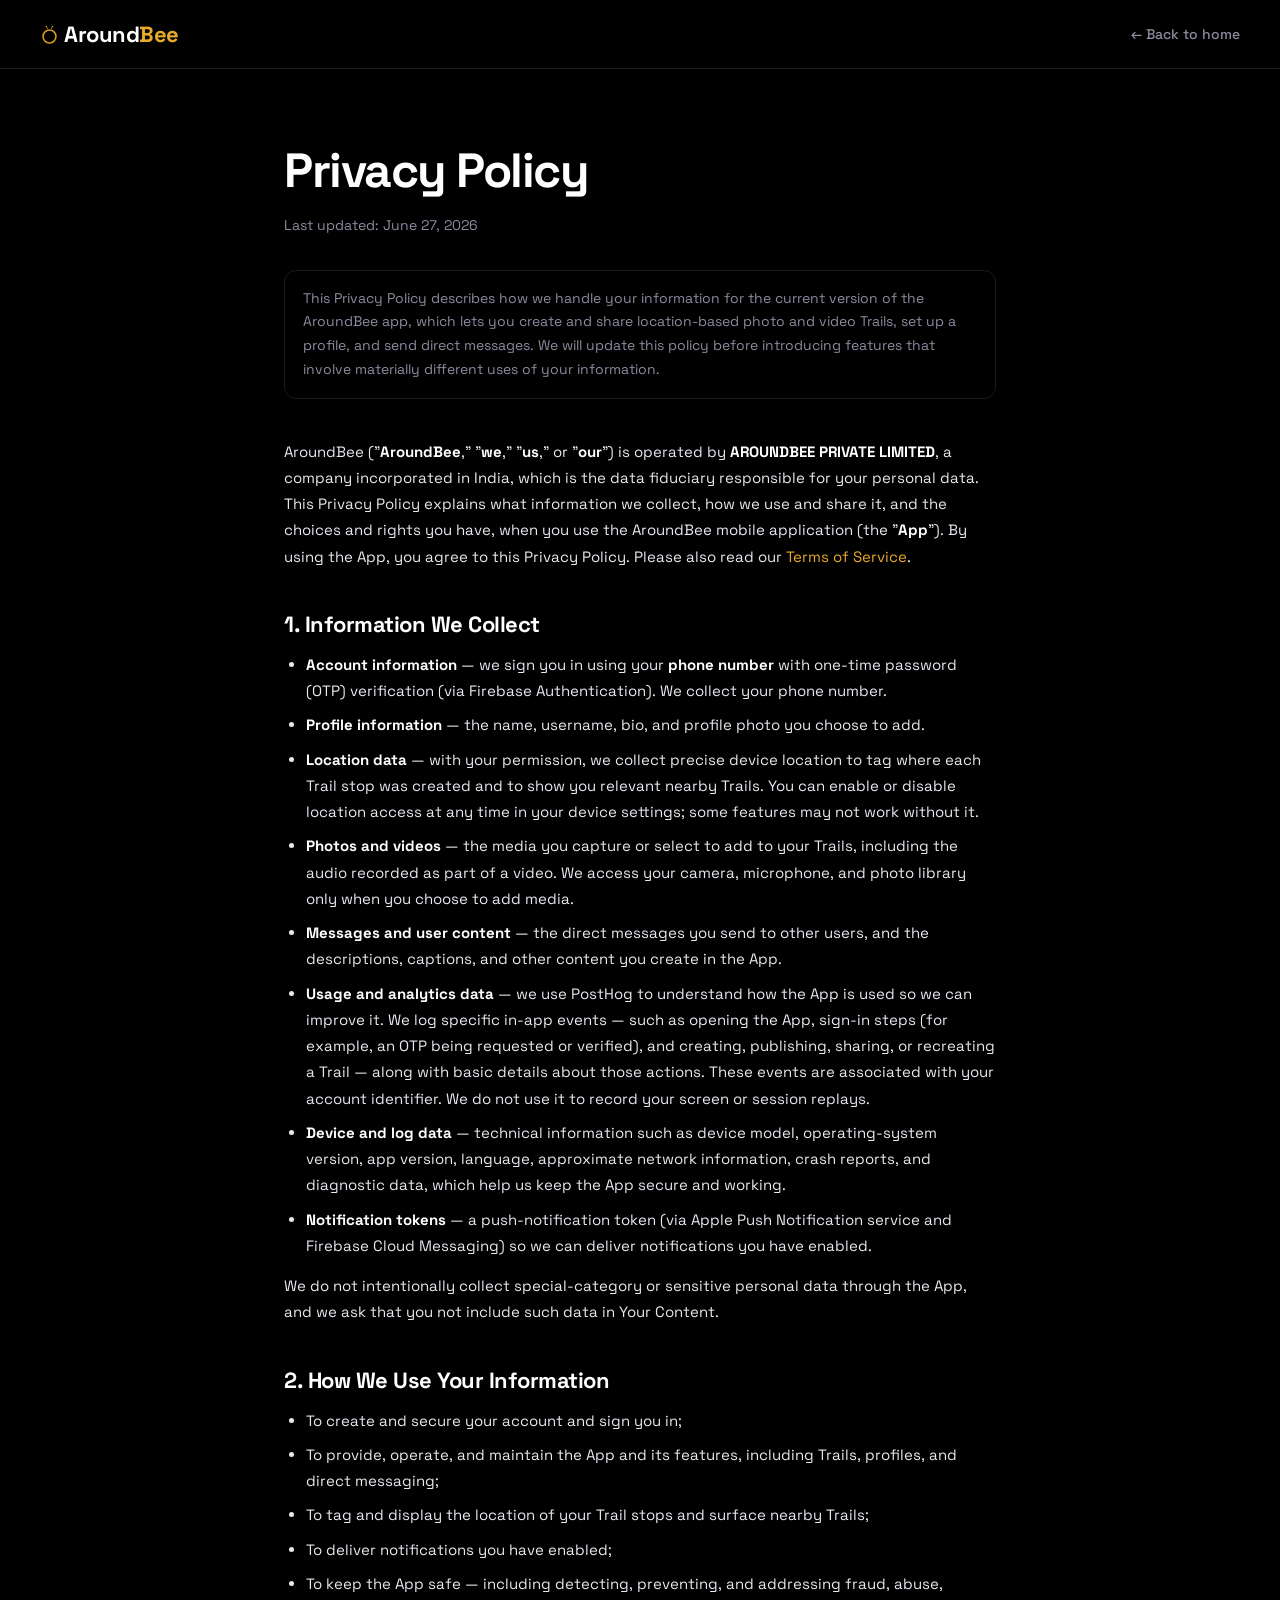
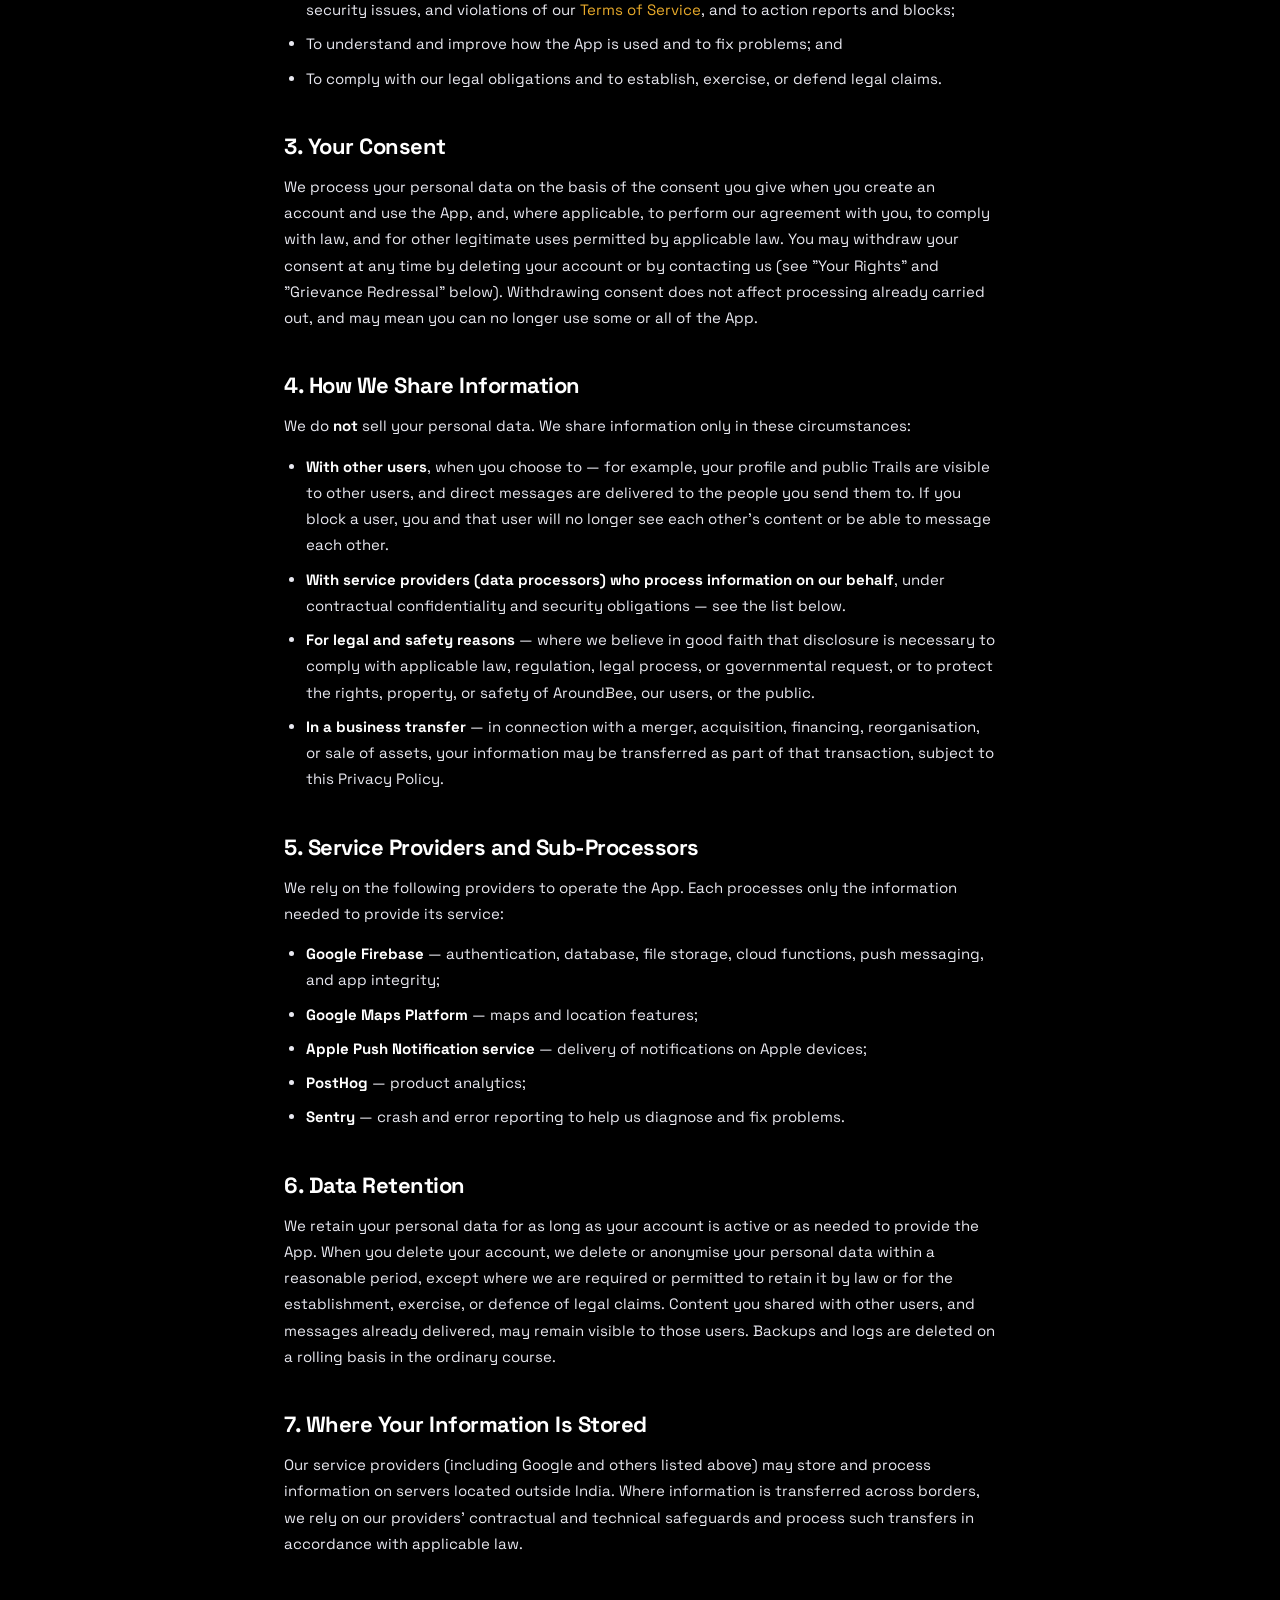
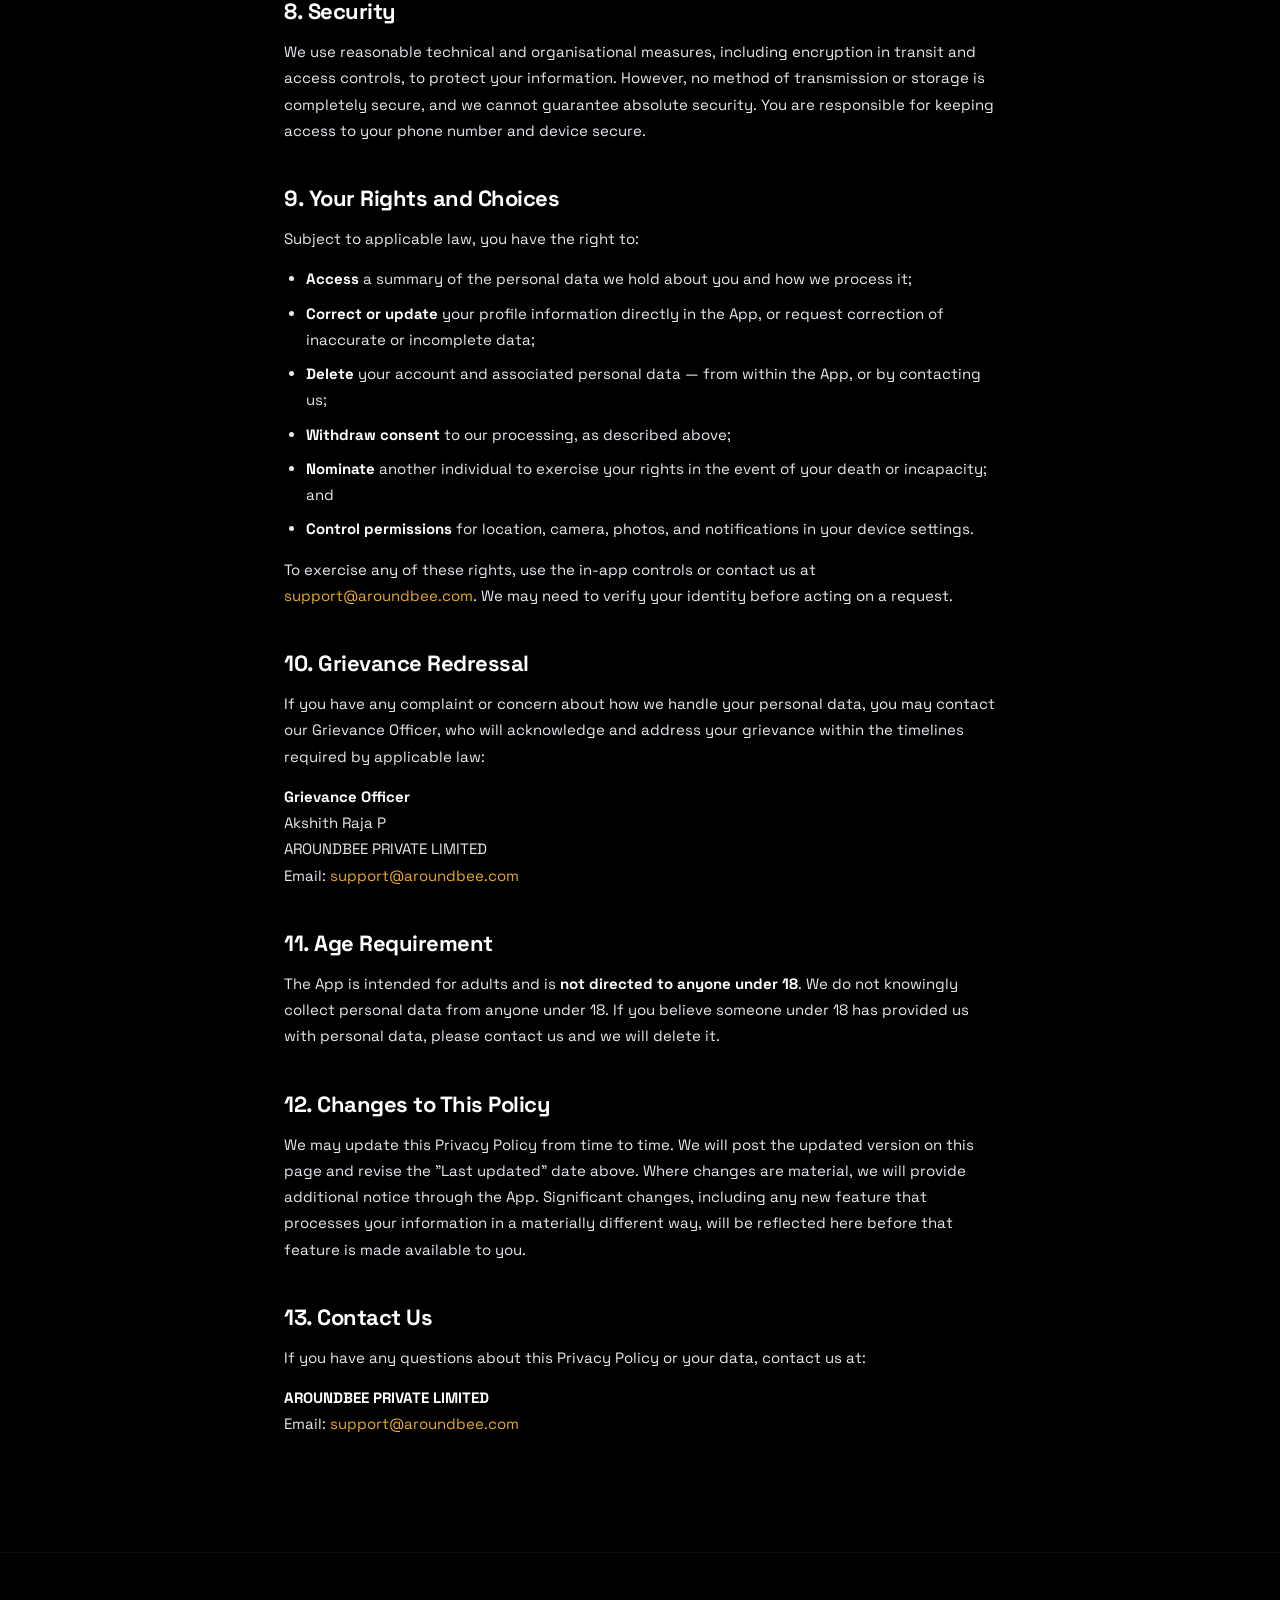
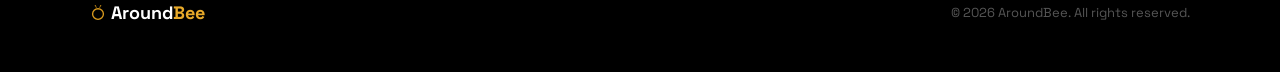
==== privacy.html @ 1a352556 "Name Grievance Officer in Privacy Policy (DPDP Act 2023) Publish the named grievance contact (Akshit" ====
<!DOCTYPE html>
<html lang="en">
<head>
  <meta charset="UTF-8" />
  <meta name="viewport" content="width=device-width, initial-scale=1.0" />
  <title>Privacy Policy · AroundBee</title>
  <meta name="description" content="How AroundBee collects, uses, and protects your information." />
  <link rel="icon" href="aroundbee-mark.svg" type="image/svg+xml" />
  <link rel="preconnect" href="https://fonts.googleapis.com" />
  <link rel="preconnect" href="https://fonts.gstatic.com" crossorigin />
  <link href="https://fonts.googleapis.com/css2?family=Space+Grotesk:wght@400;600;700&display=swap" rel="stylesheet" />
  <style>
    *, *::before, *::after { box-sizing: border-box; margin: 0; padding: 0; }
    :root {
      --black: #000000; --medium-gray: #8b8ba0; --light-gray: #e8e8f0;
      --white: #ffffff; --purple-bright: #E8AA2A; --glass-border: rgba(255,255,255,0.10);
    }
    html { scroll-behavior: smooth; }
    body { font-family: 'Space Grotesk', sans-serif; background: var(--black); color: var(--white); -webkit-font-smoothing: antialiased; }

    nav {
      position: fixed; top: 0; left: 0; right: 0; z-index: 100;
      display: flex; align-items: center; justify-content: space-between;
      padding: 20px 40px; background: rgba(0,0,0,0.5);
      backdrop-filter: blur(24px); -webkit-backdrop-filter: blur(24px);
      border-bottom: 1px solid var(--glass-border);
    }
    .nav-logo { display: flex; align-items: center; gap: 5px; font-size: 22px; font-weight: 700; letter-spacing: -0.5px; color: var(--white); text-decoration: none; }
    .nav-logo img { height: 22px; width: auto; display: block; }
    .nav-logo .bee { color: var(--purple-bright); }
    .nav-back { color: var(--medium-gray); text-decoration: none; font-size: 14px; font-weight: 500; transition: color 0.2s; }
    .nav-back:hover { color: var(--white); }

    .legal { max-width: 760px; margin: 0 auto; padding: 140px 24px 100px; }
    .legal h1 { font-size: clamp(32px, 5vw, 48px); font-weight: 700; letter-spacing: -1.5px; margin-bottom: 12px; }
    .legal .updated { color: var(--medium-gray); font-size: 14px; margin-bottom: 32px; }
    .legal .intro-note { color: var(--medium-gray); font-size: 14px; line-height: 1.7; margin-bottom: 40px; padding: 16px 18px; border: 1px solid var(--glass-border); border-radius: 12px; }
    .legal h2 { font-size: 22px; font-weight: 700; letter-spacing: -0.5px; margin: 40px 0 14px; }
    .legal p, .legal li { color: var(--light-gray); font-size: 15px; line-height: 1.75; margin-bottom: 14px; }
    .legal ul { padding-left: 22px; margin-bottom: 14px; }
    .legal li { margin-bottom: 8px; }
    .legal a { color: var(--purple-bright); text-decoration: none; }
    .legal a:hover { text-decoration: underline; }
    .legal strong { color: var(--white); }

    footer { border-top: 1px solid rgba(255,255,255,0.05); padding: 48px 24px; }
    .footer-inner { display: flex; justify-content: space-between; align-items: center; max-width: 1100px; margin: 0 auto; }
    .footer-logo { display: flex; align-items: center; gap: 5px; font-size: 18px; font-weight: 700; color: var(--white); text-decoration: none; }
    .footer-logo img { height: 18px; width: auto; display: block; }
    .footer-logo .bee { color: var(--purple-bright); }
    .footer-copy { font-size: 13px; color: #555; }

    @media (max-width: 768px) {
      nav { padding: 16px 20px; }
      .legal { padding: 110px 20px 72px; }
      .footer-inner { flex-direction: column; gap: 16px; text-align: center; }
    }
  </style>
</head>
<body>

  <nav>
    <a href="/" class="nav-logo"><img src="aroundbee-mark.svg" alt="AroundBee mark" /><span>Around<span class="bee">Bee</span></span></a>
    <a href="/" class="nav-back">← Back to home</a>
  </nav>

  <main class="legal">
    <h1>Privacy Policy</h1>
    <p class="updated">Last updated: June 27, 2026</p>

    <p class="intro-note">This Privacy Policy describes how we handle your information for the current version of the AroundBee app, which lets you create and share location-based photo and video Trails, set up a profile, and send direct messages. We will update this policy before introducing features that involve materially different uses of your information.</p>

    <p>AroundBee ("<strong>AroundBee</strong>," "<strong>we</strong>," "<strong>us</strong>," or "<strong>our</strong>") is operated by <strong>AROUNDBEE PRIVATE LIMITED</strong>, a company incorporated in India, which is the data fiduciary responsible for your personal data. This Privacy Policy explains what information we collect, how we use and share it, and the choices and rights you have, when you use the AroundBee mobile application (the "<strong>App</strong>"). By using the App, you agree to this Privacy Policy. Please also read our <a href="terms.html">Terms of Service</a>.</p>

    <h2>1. Information We Collect</h2>
    <ul>
      <li><strong>Account information</strong> — we sign you in using your <strong>phone number</strong> with one-time password (OTP) verification (via Firebase Authentication). We collect your phone number.</li>
      <li><strong>Profile information</strong> — the name, username, bio, and profile photo you choose to add.</li>
      <li><strong>Location data</strong> — with your permission, we collect precise device location to tag where each Trail stop was created and to show you relevant nearby Trails. You can enable or disable location access at any time in your device settings; some features may not work without it.</li>
      <li><strong>Photos and videos</strong> — the media you capture or select to add to your Trails, including the audio recorded as part of a video. We access your camera, microphone, and photo library only when you choose to add media.</li>
      <li><strong>Messages and user content</strong> — the direct messages you send to other users, and the descriptions, captions, and other content you create in the App.</li>
      <li><strong>Usage and analytics data</strong> — we use PostHog to understand how the App is used so we can improve it. We log specific in-app events — such as opening the App, sign-in steps (for example, an OTP being requested or verified), and creating, publishing, sharing, or recreating a Trail — along with basic details about those actions. These events are associated with your account identifier. We do not use it to record your screen or session replays.</li>
      <li><strong>Device and log data</strong> — technical information such as device model, operating-system version, app version, language, approximate network information, crash reports, and diagnostic data, which help us keep the App secure and working.</li>
      <li><strong>Notification tokens</strong> — a push-notification token (via Apple Push Notification service and Firebase Cloud Messaging) so we can deliver notifications you have enabled.</li>
    </ul>
    <p>We do not intentionally collect special-category or sensitive personal data through the App, and we ask that you not include such data in Your Content.</p>

    <h2>2. How We Use Your Information</h2>
    <ul>
      <li>To create and secure your account and sign you in;</li>
      <li>To provide, operate, and maintain the App and its features, including Trails, profiles, and direct messaging;</li>
      <li>To tag and display the location of your Trail stops and surface nearby Trails;</li>
      <li>To deliver notifications you have enabled;</li>
      <li>To keep the App safe — including detecting, preventing, and addressing fraud, abuse, security issues, and violations of our <a href="terms.html">Terms of Service</a>, and to action reports and blocks;</li>
      <li>To understand and improve how the App is used and to fix problems; and</li>
      <li>To comply with our legal obligations and to establish, exercise, or defend legal claims.</li>
    </ul>

    <h2>3. Your Consent</h2>
    <p>We process your personal data on the basis of the consent you give when you create an account and use the App, and, where applicable, to perform our agreement with you, to comply with law, and for other legitimate uses permitted by applicable law. You may withdraw your consent at any time by deleting your account or by contacting us (see "Your Rights" and "Grievance Redressal" below). Withdrawing consent does not affect processing already carried out, and may mean you can no longer use some or all of the App.</p>

    <h2>4. How We Share Information</h2>
    <p>We do <strong>not</strong> sell your personal data. We share information only in these circumstances:</p>
    <ul>
      <li><strong>With other users</strong>, when you choose to — for example, your profile and public Trails are visible to other users, and direct messages are delivered to the people you send them to. If you block a user, you and that user will no longer see each other's content or be able to message each other.</li>
      <li><strong>With service providers (data processors) who process information on our behalf</strong>, under contractual confidentiality and security obligations — see the list below.</li>
      <li><strong>For legal and safety reasons</strong> — where we believe in good faith that disclosure is necessary to comply with applicable law, regulation, legal process, or governmental request, or to protect the rights, property, or safety of AroundBee, our users, or the public.</li>
      <li><strong>In a business transfer</strong> — in connection with a merger, acquisition, financing, reorganisation, or sale of assets, your information may be transferred as part of that transaction, subject to this Privacy Policy.</li>
    </ul>

    <h2>5. Service Providers and Sub-Processors</h2>
    <p>We rely on the following providers to operate the App. Each processes only the information needed to provide its service:</p>
    <ul>
      <li><strong>Google Firebase</strong> — authentication, database, file storage, cloud functions, push messaging, and app integrity;</li>
      <li><strong>Google Maps Platform</strong> — maps and location features;</li>
      <li><strong>Apple Push Notification service</strong> — delivery of notifications on Apple devices;</li>
      <li><strong>PostHog</strong> — product analytics;</li>
      <li><strong>Sentry</strong> — crash and error reporting to help us diagnose and fix problems.</li>
    </ul>

    <h2>6. Data Retention</h2>
    <p>We retain your personal data for as long as your account is active or as needed to provide the App. When you delete your account, we delete or anonymise your personal data within a reasonable period, except where we are required or permitted to retain it by law or for the establishment, exercise, or defence of legal claims. Content you shared with other users, and messages already delivered, may remain visible to those users. Backups and logs are deleted on a rolling basis in the ordinary course.</p>

    <h2>7. Where Your Information Is Stored</h2>
    <p>Our service providers (including Google and others listed above) may store and process information on servers located outside India. Where information is transferred across borders, we rely on our providers' contractual and technical safeguards and process such transfers in accordance with applicable law.</p>

    <h2>8. Security</h2>
    <p>We use reasonable technical and organisational measures, including encryption in transit and access controls, to protect your information. However, no method of transmission or storage is completely secure, and we cannot guarantee absolute security. You are responsible for keeping access to your phone number and device secure.</p>

    <h2>9. Your Rights and Choices</h2>
    <p>Subject to applicable law, you have the right to:</p>
    <ul>
      <li><strong>Access</strong> a summary of the personal data we hold about you and how we process it;</li>
      <li><strong>Correct or update</strong> your profile information directly in the App, or request correction of inaccurate or incomplete data;</li>
      <li><strong>Delete</strong> your account and associated personal data — from within the App, or by contacting us;</li>
      <li><strong>Withdraw consent</strong> to our processing, as described above;</li>
      <li><strong>Nominate</strong> another individual to exercise your rights in the event of your death or incapacity; and</li>
      <li><strong>Control permissions</strong> for location, camera, photos, and notifications in your device settings.</li>
    </ul>
    <p>To exercise any of these rights, use the in-app controls or contact us at <a href="mailto:support@aroundbee.com">support@aroundbee.com</a>. We may need to verify your identity before acting on a request.</p>

    <h2>10. Grievance Redressal</h2>
    <p>If you have any complaint or concern about how we handle your personal data, you may contact our Grievance Officer, who will acknowledge and address your grievance within the timelines required by applicable law:</p>
    <p><strong>Grievance Officer</strong><br>
    Akshith Raja P<br>
    AROUNDBEE PRIVATE LIMITED<br>
    Email: <a href="mailto:support@aroundbee.com">support@aroundbee.com</a></p>

    <h2>11. Age Requirement</h2>
    <p>The App is intended for adults and is <strong>not directed to anyone under 18</strong>. We do not knowingly collect personal data from anyone under 18. If you believe someone under 18 has provided us with personal data, please contact us and we will delete it.</p>

    <h2>12. Changes to This Policy</h2>
    <p>We may update this Privacy Policy from time to time. We will post the updated version on this page and revise the "Last updated" date above. Where changes are material, we will provide additional notice through the App. Significant changes, including any new feature that processes your information in a materially different way, will be reflected here before that feature is made available to you.</p>

    <h2>13. Contact Us</h2>
    <p>If you have any questions about this Privacy Policy or your data, contact us at:</p>
    <p><strong>AROUNDBEE PRIVATE LIMITED</strong><br>
    Email: <a href="mailto:support@aroundbee.com">support@aroundbee.com</a></p>
  </main>

  <footer>
    <div class="footer-inner">
      <a href="/" class="footer-logo"><img src="aroundbee-mark.svg" alt="AroundBee mark" /><span>Around<span class="bee">Bee</span></span></a>
      <div class="footer-copy">© 2026 AroundBee. All rights reserved.</div>
    </div>
  </footer>

</body>
</html>
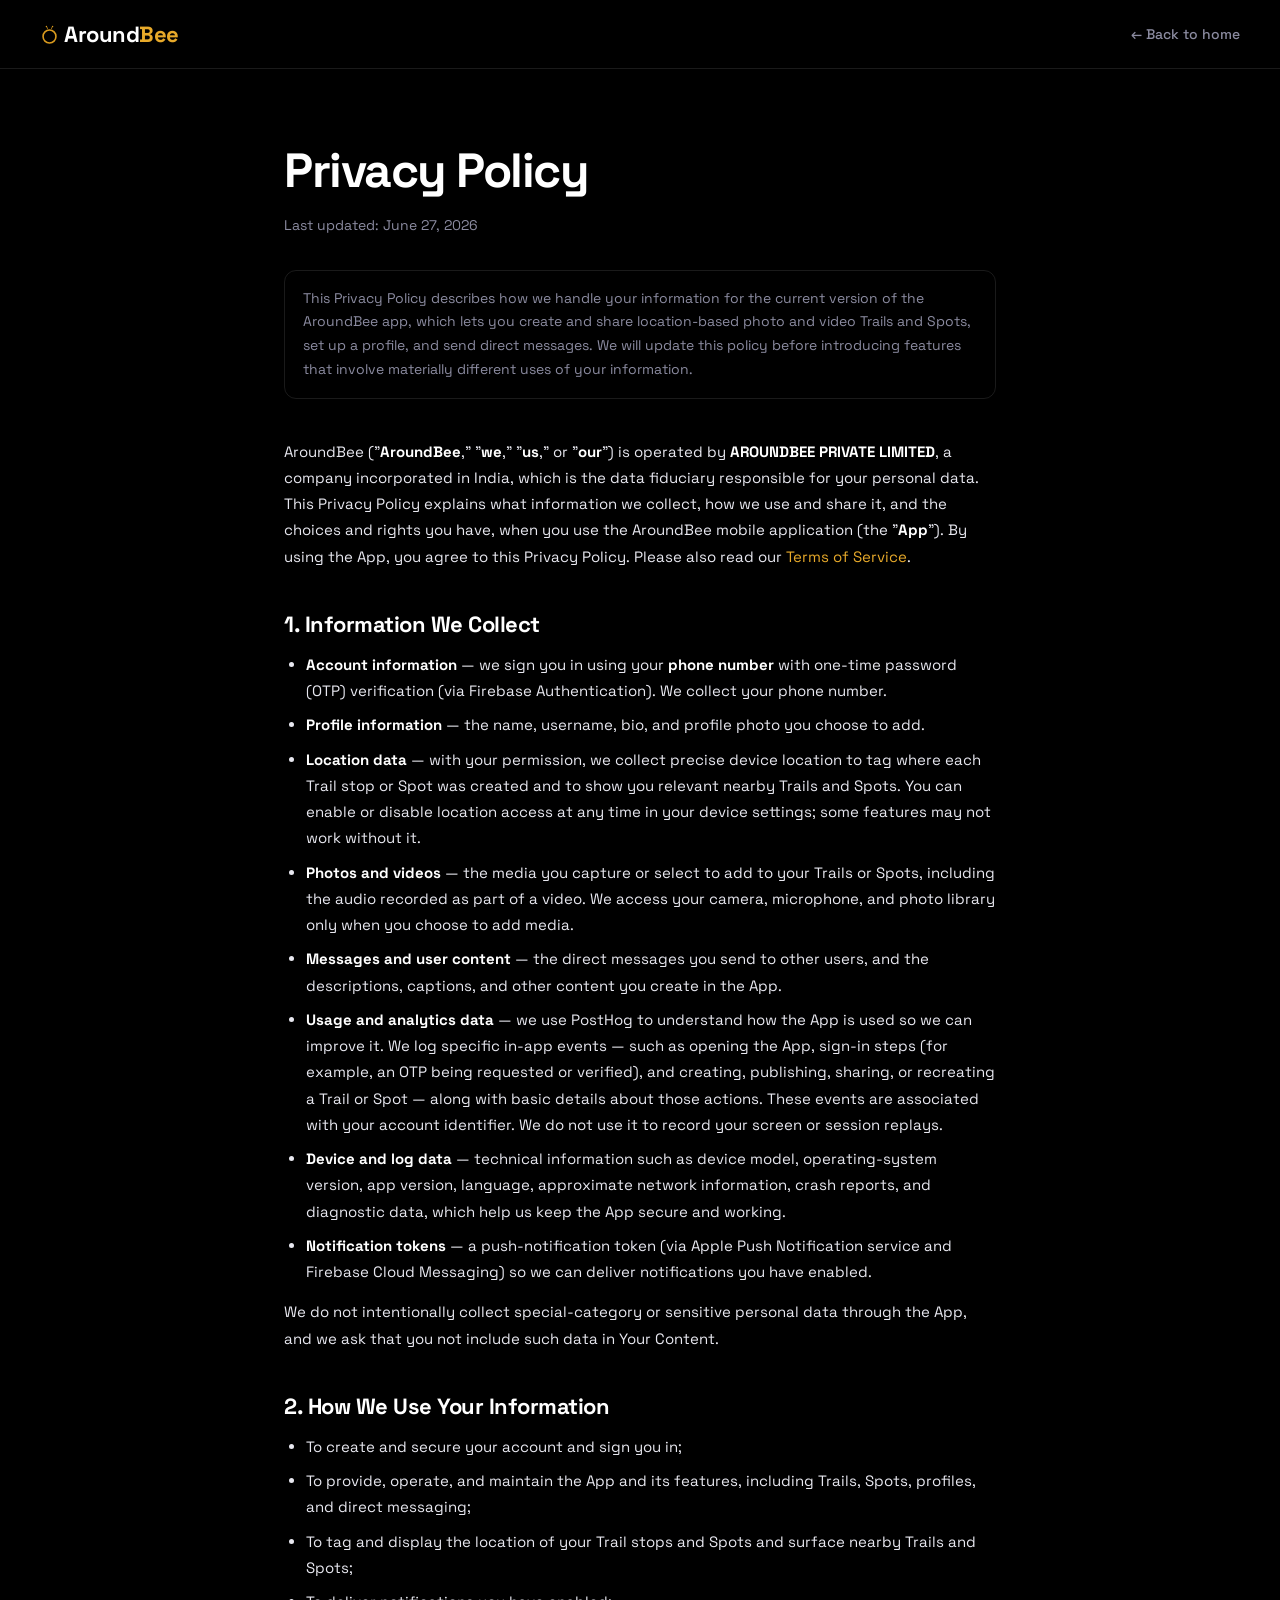
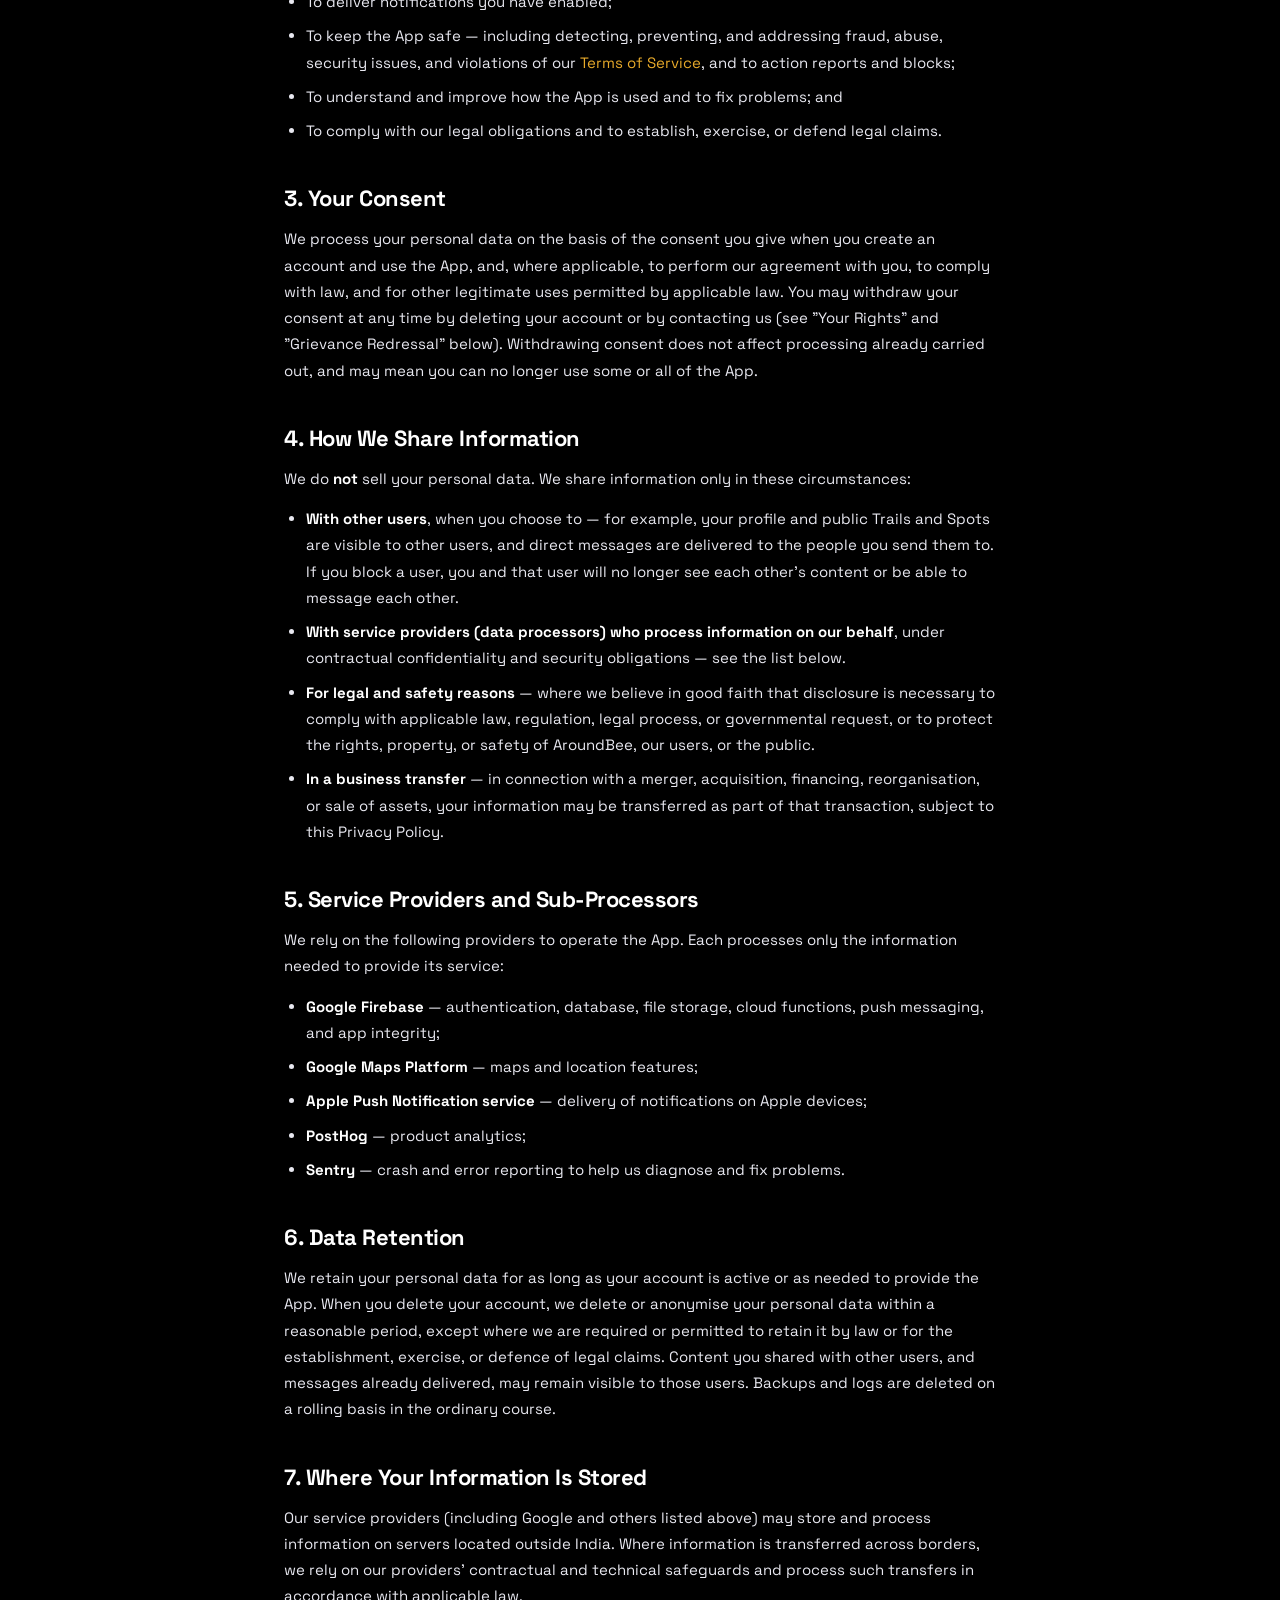
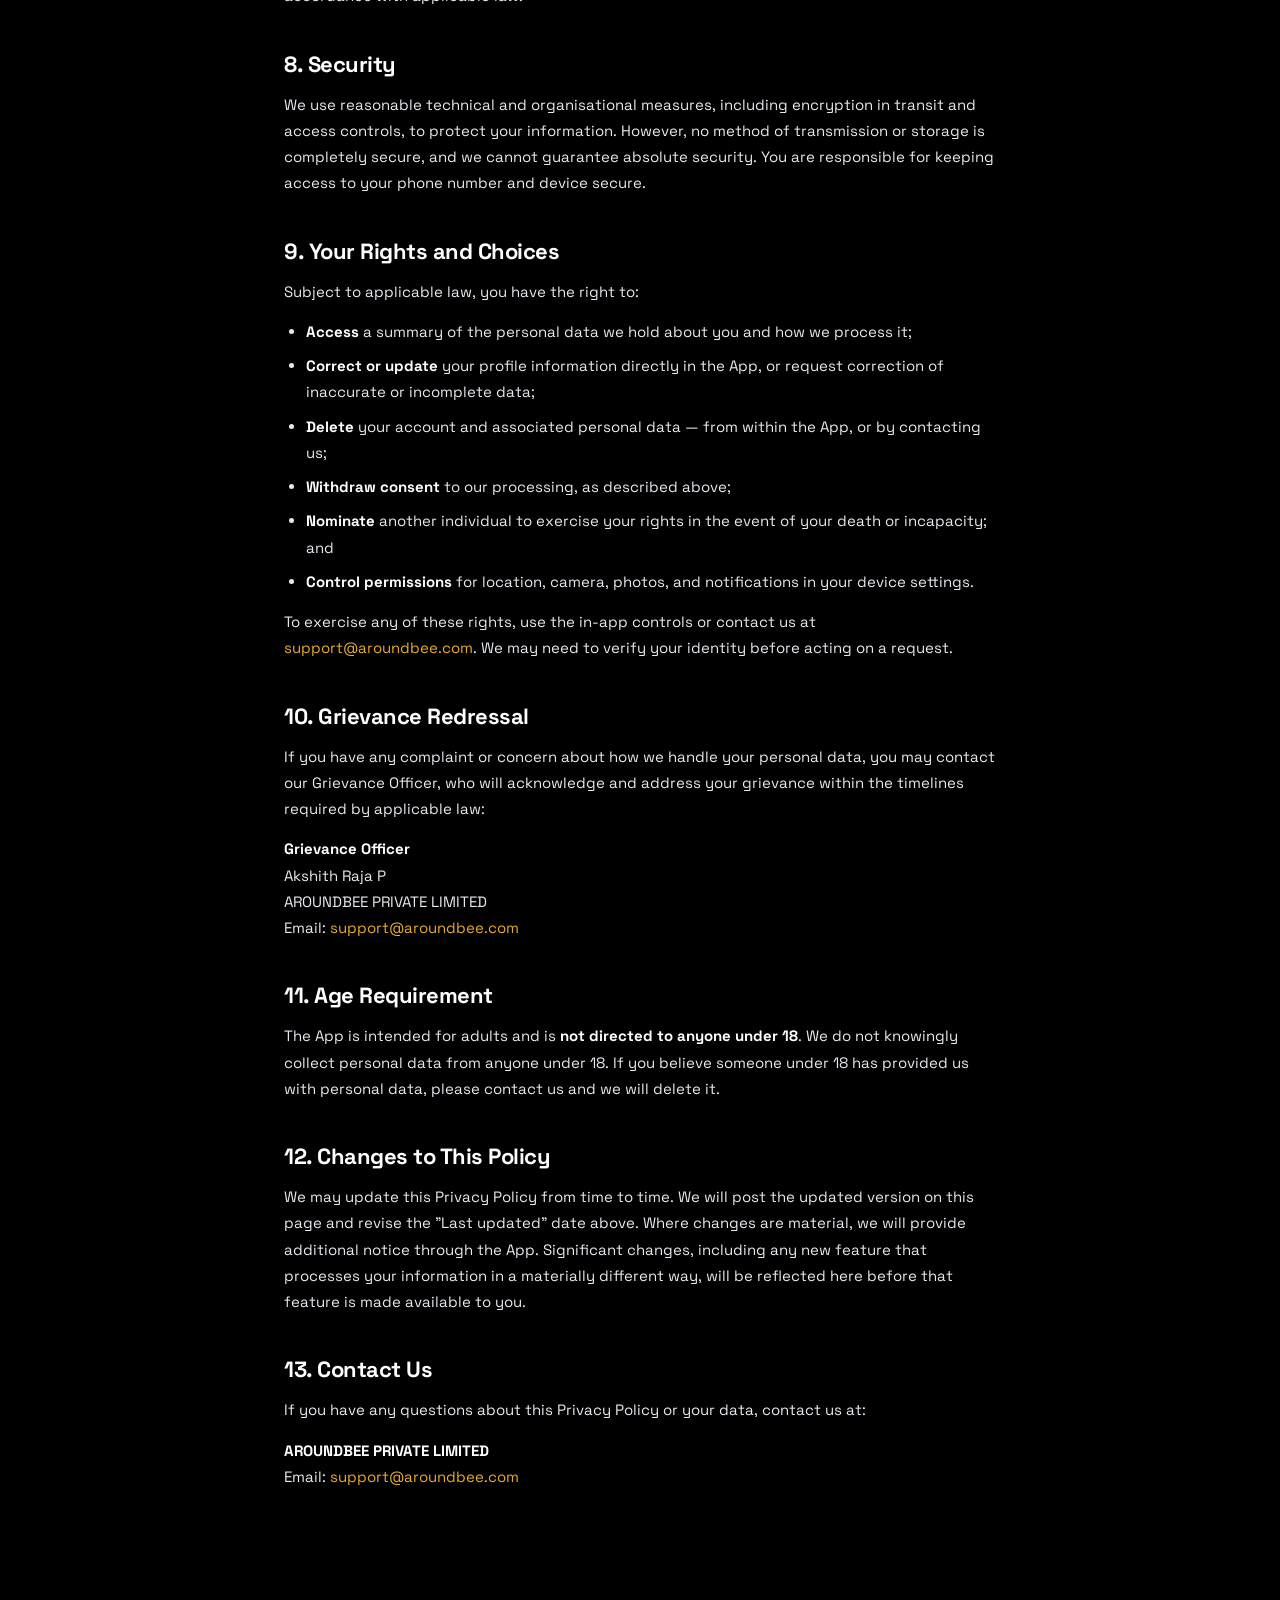
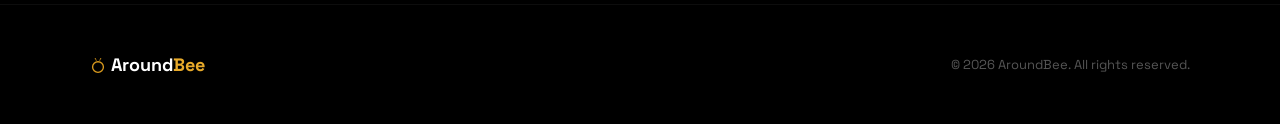
==== commit 0aa84503: "Cover Spots alongside Trails in legal pages The app now has two content types — Trails (multi-stop) " ====
--- a/privacy.html
+++ b/privacy.html
@@ -68,7 +68,7 @@
     <h1>Privacy Policy</h1>
     <p class="updated">Last updated: June 27, 2026</p>
 
-    <p class="intro-note">This Privacy Policy describes how we handle your information for the current version of the AroundBee app, which lets you create and share location-based photo and video Trails, set up a profile, and send direct messages. We will update this policy before introducing features that involve materially different uses of your information.</p>
+    <p class="intro-note">This Privacy Policy describes how we handle your information for the current version of the AroundBee app, which lets you create and share location-based photo and video Trails and Spots, set up a profile, and send direct messages. We will update this policy before introducing features that involve materially different uses of your information.</p>
 
     <p>AroundBee ("<strong>AroundBee</strong>," "<strong>we</strong>," "<strong>us</strong>," or "<strong>our</strong>") is operated by <strong>AROUNDBEE PRIVATE LIMITED</strong>, a company incorporated in India, which is the data fiduciary responsible for your personal data. This Privacy Policy explains what information we collect, how we use and share it, and the choices and rights you have, when you use the AroundBee mobile application (the "<strong>App</strong>"). By using the App, you agree to this Privacy Policy. Please also read our <a href="terms.html">Terms of Service</a>.</p>
 
@@ -76,10 +76,10 @@
     <ul>
       <li><strong>Account information</strong> — we sign you in using your <strong>phone number</strong> with one-time password (OTP) verification (via Firebase Authentication). We collect your phone number.</li>
       <li><strong>Profile information</strong> — the name, username, bio, and profile photo you choose to add.</li>
-      <li><strong>Location data</strong> — with your permission, we collect precise device location to tag where each Trail stop was created and to show you relevant nearby Trails. You can enable or disable location access at any time in your device settings; some features may not work without it.</li>
-      <li><strong>Photos and videos</strong> — the media you capture or select to add to your Trails, including the audio recorded as part of a video. We access your camera, microphone, and photo library only when you choose to add media.</li>
+      <li><strong>Location data</strong> — with your permission, we collect precise device location to tag where each Trail stop or Spot was created and to show you relevant nearby Trails and Spots. You can enable or disable location access at any time in your device settings; some features may not work without it.</li>
+      <li><strong>Photos and videos</strong> — the media you capture or select to add to your Trails or Spots, including the audio recorded as part of a video. We access your camera, microphone, and photo library only when you choose to add media.</li>
       <li><strong>Messages and user content</strong> — the direct messages you send to other users, and the descriptions, captions, and other content you create in the App.</li>
-      <li><strong>Usage and analytics data</strong> — we use PostHog to understand how the App is used so we can improve it. We log specific in-app events — such as opening the App, sign-in steps (for example, an OTP being requested or verified), and creating, publishing, sharing, or recreating a Trail — along with basic details about those actions. These events are associated with your account identifier. We do not use it to record your screen or session replays.</li>
+      <li><strong>Usage and analytics data</strong> — we use PostHog to understand how the App is used so we can improve it. We log specific in-app events — such as opening the App, sign-in steps (for example, an OTP being requested or verified), and creating, publishing, sharing, or recreating a Trail or Spot — along with basic details about those actions. These events are associated with your account identifier. We do not use it to record your screen or session replays.</li>
       <li><strong>Device and log data</strong> — technical information such as device model, operating-system version, app version, language, approximate network information, crash reports, and diagnostic data, which help us keep the App secure and working.</li>
       <li><strong>Notification tokens</strong> — a push-notification token (via Apple Push Notification service and Firebase Cloud Messaging) so we can deliver notifications you have enabled.</li>
     </ul>
@@ -88,8 +88,8 @@
     <h2>2. How We Use Your Information</h2>
     <ul>
       <li>To create and secure your account and sign you in;</li>
-      <li>To provide, operate, and maintain the App and its features, including Trails, profiles, and direct messaging;</li>
-      <li>To tag and display the location of your Trail stops and surface nearby Trails;</li>
+      <li>To provide, operate, and maintain the App and its features, including Trails, Spots, profiles, and direct messaging;</li>
+      <li>To tag and display the location of your Trail stops and Spots and surface nearby Trails and Spots;</li>
       <li>To deliver notifications you have enabled;</li>
       <li>To keep the App safe — including detecting, preventing, and addressing fraud, abuse, security issues, and violations of our <a href="terms.html">Terms of Service</a>, and to action reports and blocks;</li>
       <li>To understand and improve how the App is used and to fix problems; and</li>
@@ -102,7 +102,7 @@
     <h2>4. How We Share Information</h2>
     <p>We do <strong>not</strong> sell your personal data. We share information only in these circumstances:</p>
     <ul>
-      <li><strong>With other users</strong>, when you choose to — for example, your profile and public Trails are visible to other users, and direct messages are delivered to the people you send them to. If you block a user, you and that user will no longer see each other's content or be able to message each other.</li>
+      <li><strong>With other users</strong>, when you choose to — for example, your profile and public Trails and Spots are visible to other users, and direct messages are delivered to the people you send them to. If you block a user, you and that user will no longer see each other's content or be able to message each other.</li>
       <li><strong>With service providers (data processors) who process information on our behalf</strong>, under contractual confidentiality and security obligations — see the list below.</li>
       <li><strong>For legal and safety reasons</strong> — where we believe in good faith that disclosure is necessary to comply with applicable law, regulation, legal process, or governmental request, or to protect the rights, property, or safety of AroundBee, our users, or the public.</li>
       <li><strong>In a business transfer</strong> — in connection with a merger, acquisition, financing, reorganisation, or sale of assets, your information may be transferred as part of that transaction, subject to this Privacy Policy.</li>
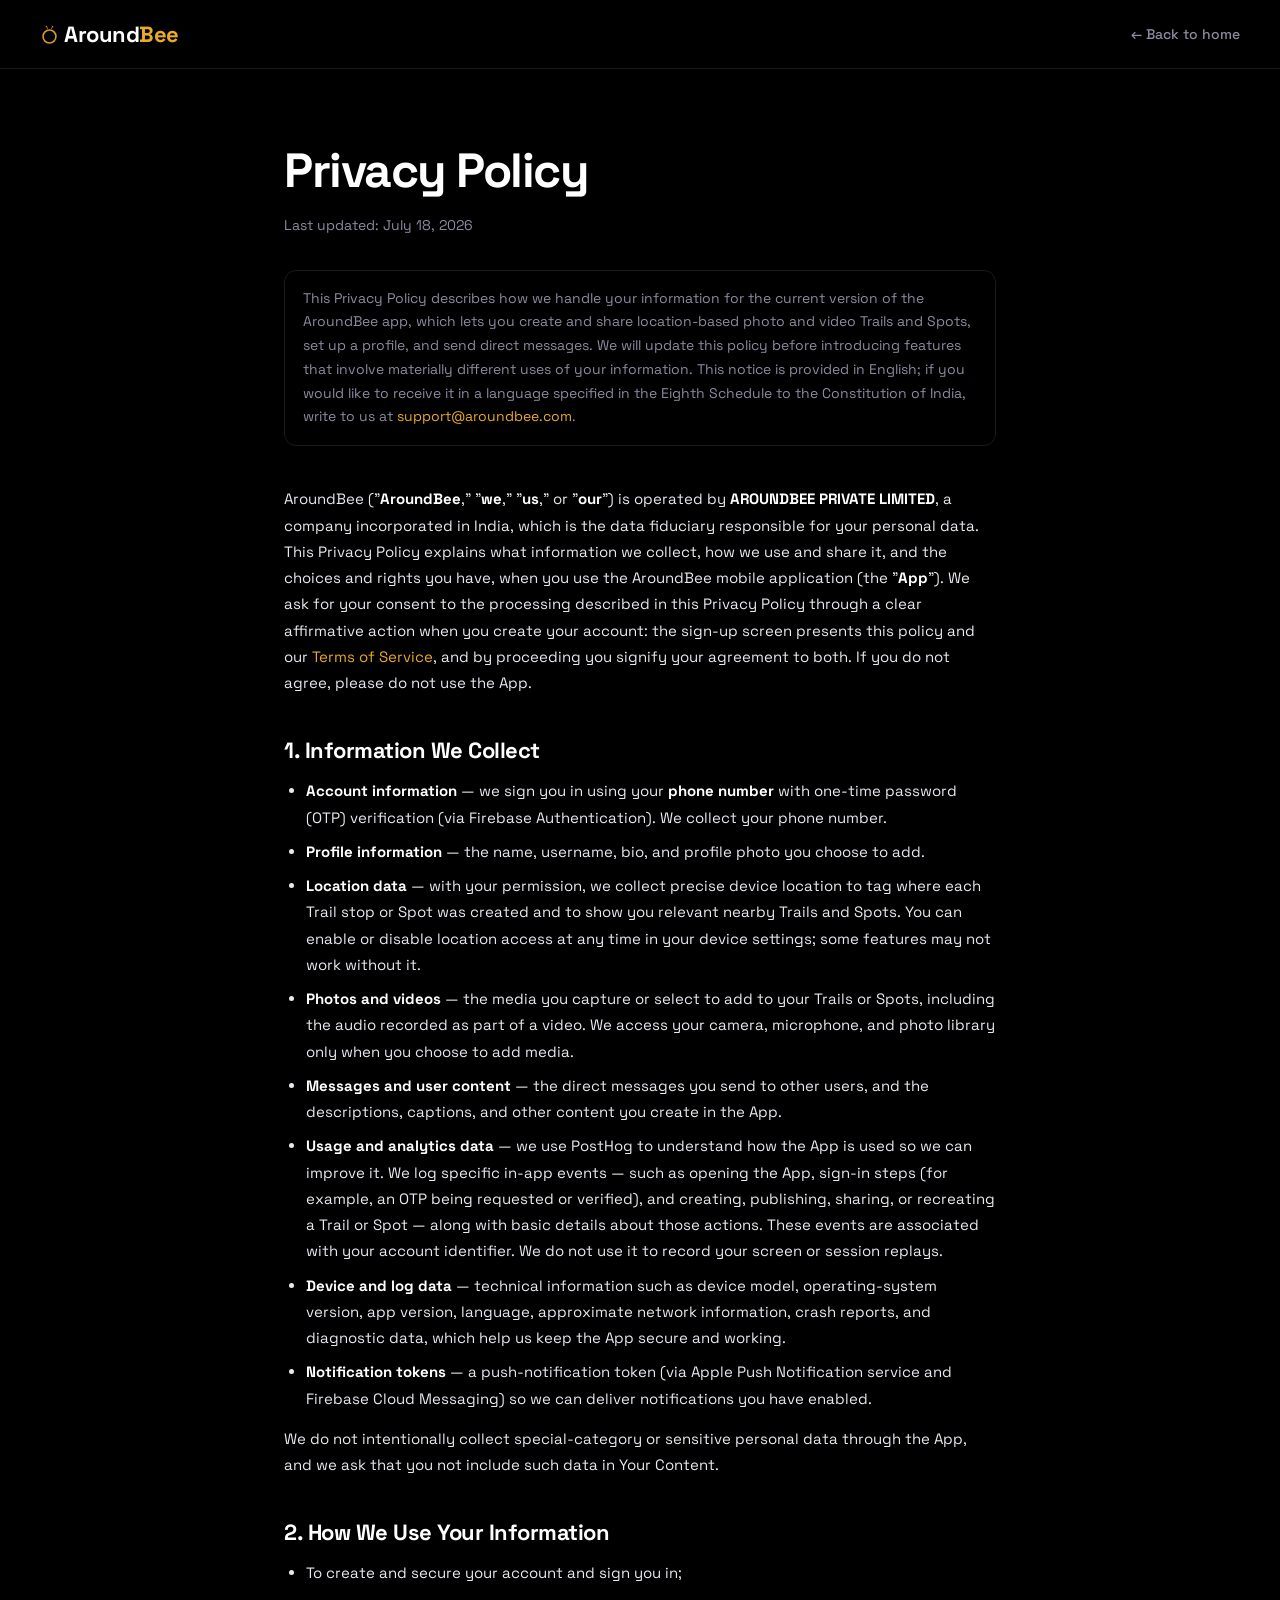
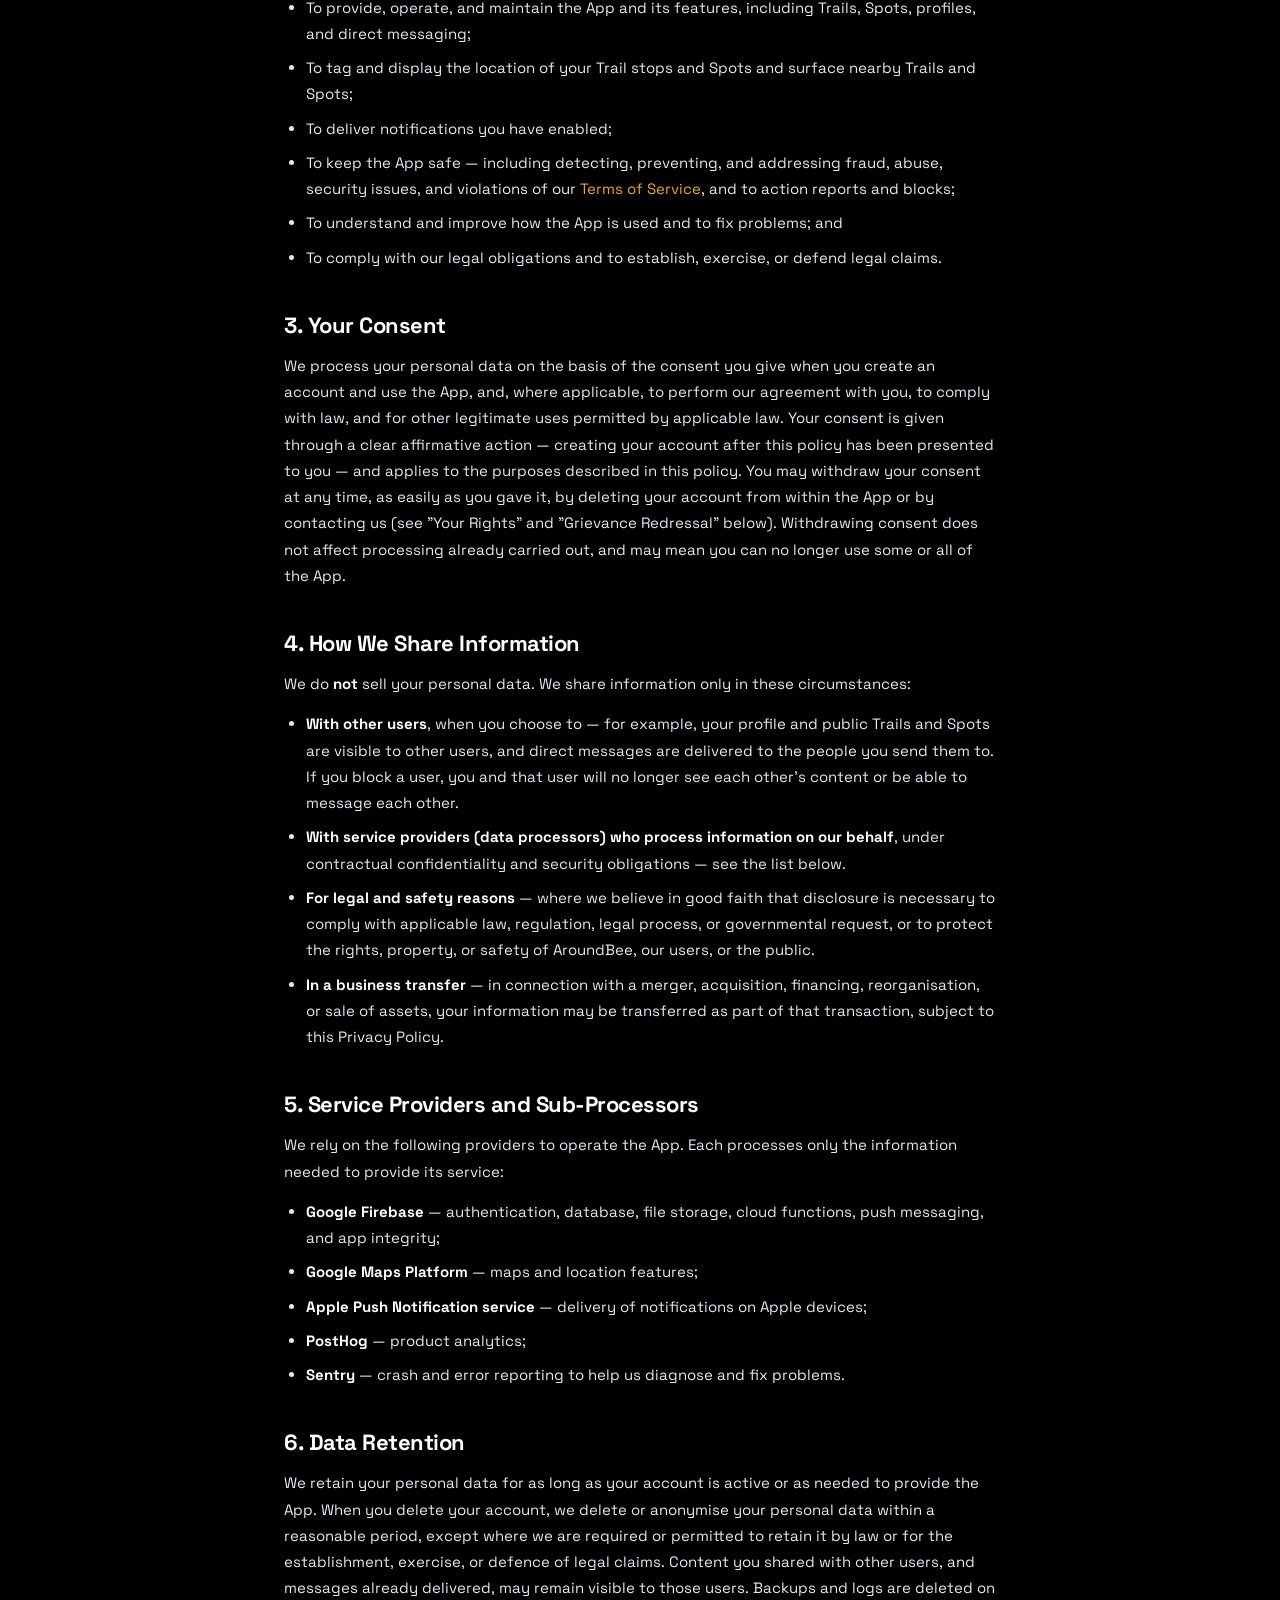
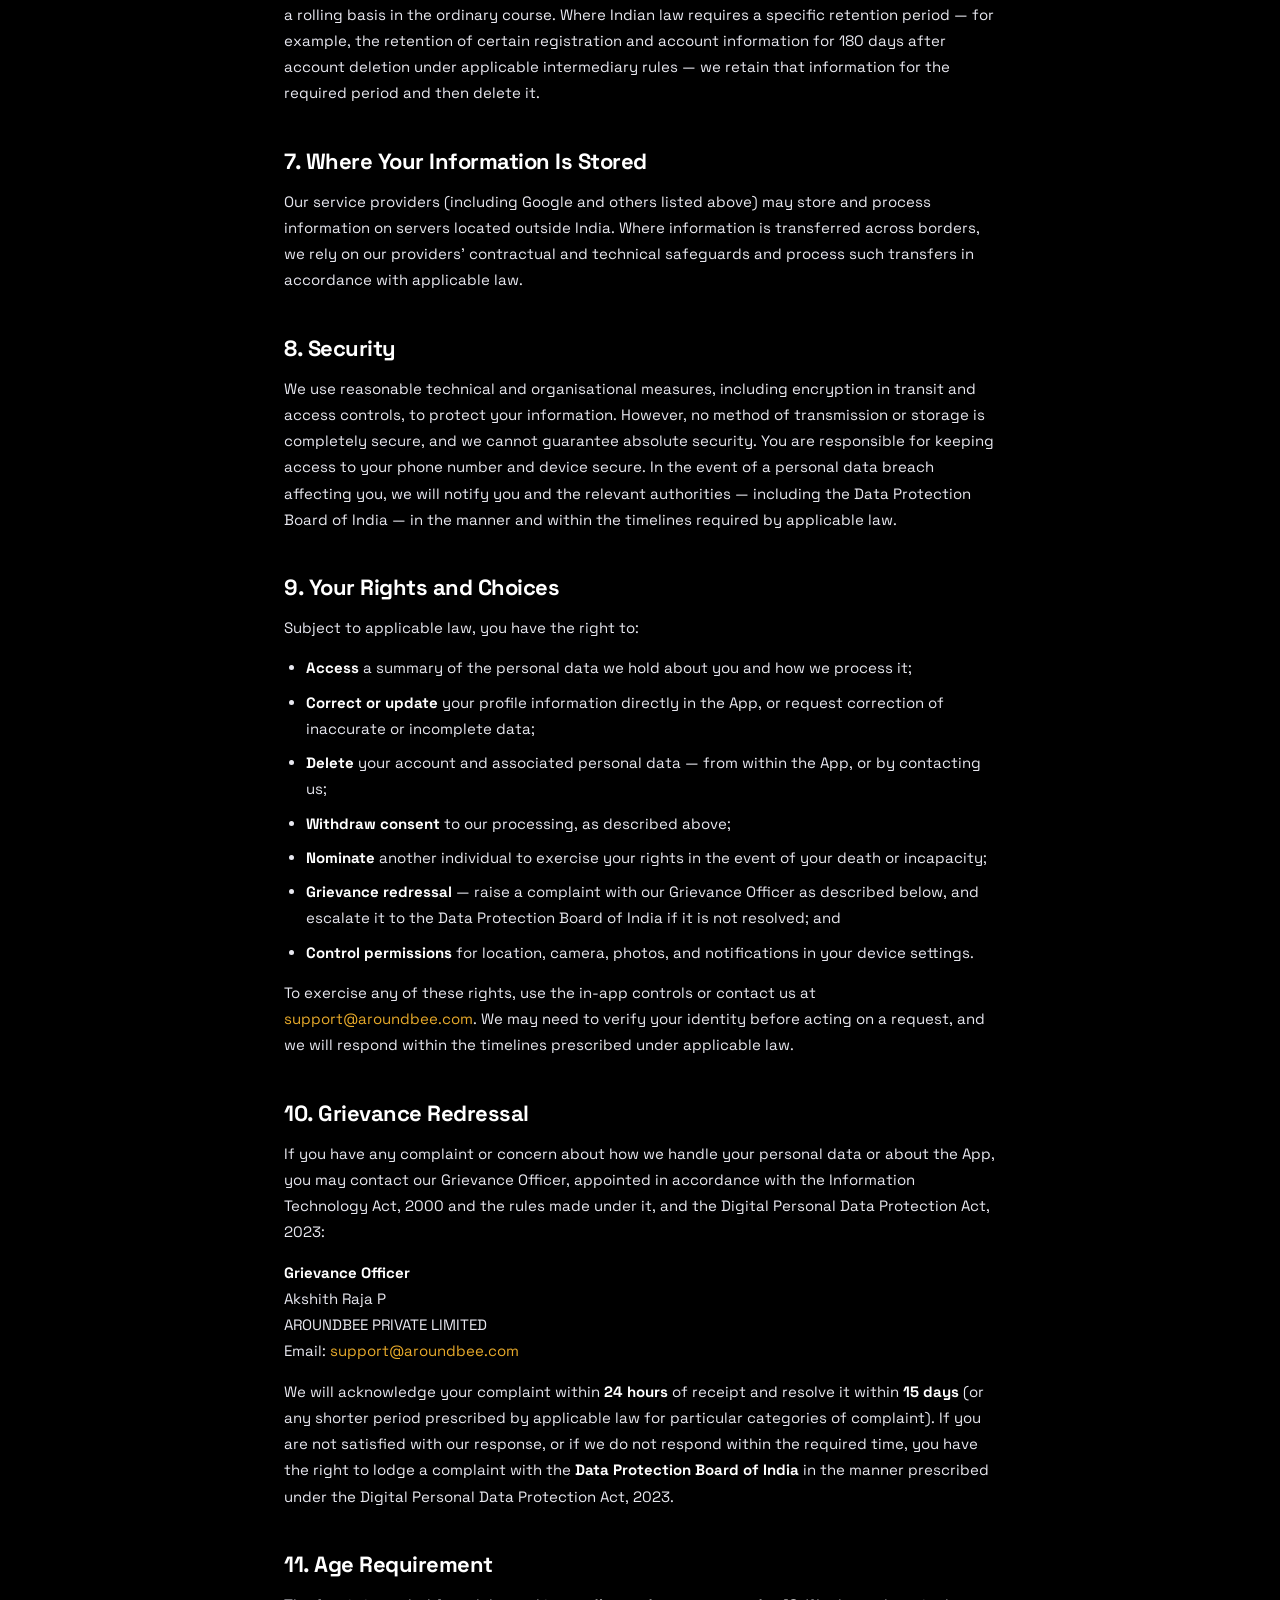
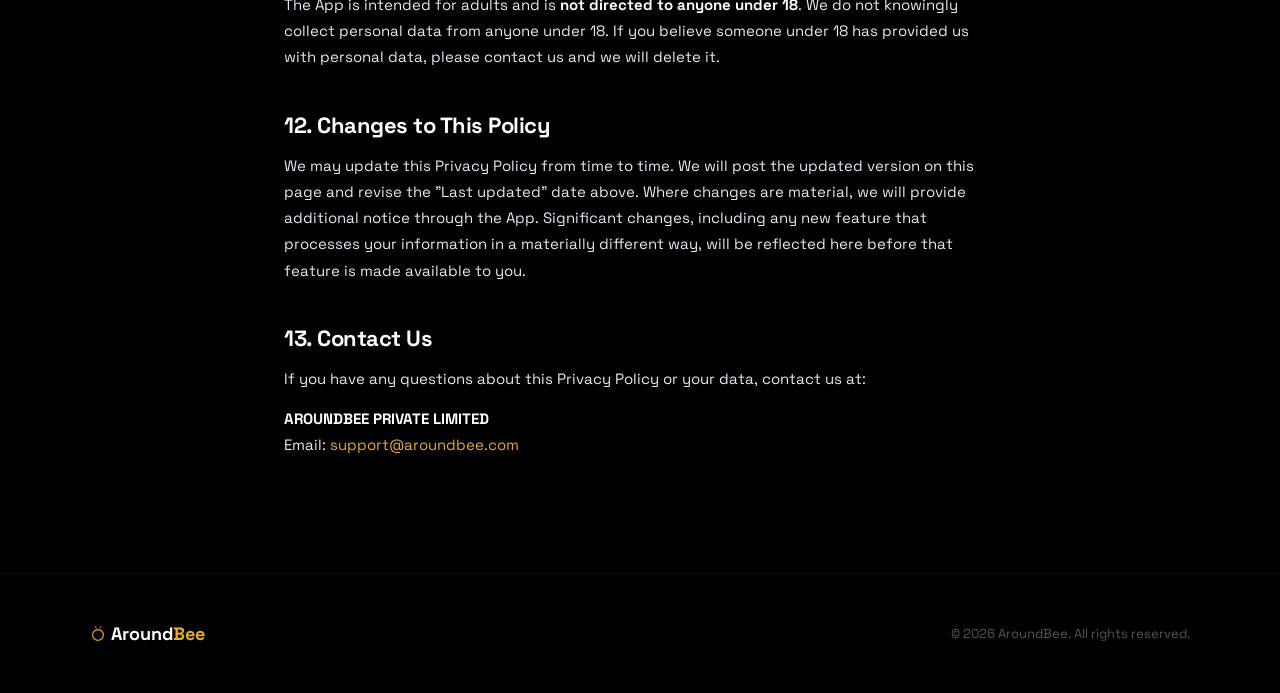
==== commit 4ad26f6e: "Harden legal pages for DPDP Act 2023 and IT Rules 2021 Privacy Policy: add Eighth Schedule language-" ====
--- a/privacy.html
+++ b/privacy.html
@@ -66,11 +66,11 @@
 
   <main class="legal">
     <h1>Privacy Policy</h1>
-    <p class="updated">Last updated: June 27, 2026</p>
+    <p class="updated">Last updated: July 18, 2026</p>
 
-    <p class="intro-note">This Privacy Policy describes how we handle your information for the current version of the AroundBee app, which lets you create and share location-based photo and video Trails and Spots, set up a profile, and send direct messages. We will update this policy before introducing features that involve materially different uses of your information.</p>
+    <p class="intro-note">This Privacy Policy describes how we handle your information for the current version of the AroundBee app, which lets you create and share location-based photo and video Trails and Spots, set up a profile, and send direct messages. We will update this policy before introducing features that involve materially different uses of your information. This notice is provided in English; if you would like to receive it in a language specified in the Eighth Schedule to the Constitution of India, write to us at <a href="mailto:support@aroundbee.com">support@aroundbee.com</a>.</p>
 
-    <p>AroundBee ("<strong>AroundBee</strong>," "<strong>we</strong>," "<strong>us</strong>," or "<strong>our</strong>") is operated by <strong>AROUNDBEE PRIVATE LIMITED</strong>, a company incorporated in India, which is the data fiduciary responsible for your personal data. This Privacy Policy explains what information we collect, how we use and share it, and the choices and rights you have, when you use the AroundBee mobile application (the "<strong>App</strong>"). By using the App, you agree to this Privacy Policy. Please also read our <a href="terms.html">Terms of Service</a>.</p>
+    <p>AroundBee ("<strong>AroundBee</strong>," "<strong>we</strong>," "<strong>us</strong>," or "<strong>our</strong>") is operated by <strong>AROUNDBEE PRIVATE LIMITED</strong>, a company incorporated in India, which is the data fiduciary responsible for your personal data. This Privacy Policy explains what information we collect, how we use and share it, and the choices and rights you have, when you use the AroundBee mobile application (the "<strong>App</strong>"). We ask for your consent to the processing described in this Privacy Policy through a clear affirmative action when you create your account: the sign-up screen presents this policy and our <a href="terms.html">Terms of Service</a>, and by proceeding you signify your agreement to both. If you do not agree, please do not use the App.</p>
 
     <h2>1. Information We Collect</h2>
     <ul>
@@ -97,7 +97,7 @@
     </ul>
 
     <h2>3. Your Consent</h2>
-    <p>We process your personal data on the basis of the consent you give when you create an account and use the App, and, where applicable, to perform our agreement with you, to comply with law, and for other legitimate uses permitted by applicable law. You may withdraw your consent at any time by deleting your account or by contacting us (see "Your Rights" and "Grievance Redressal" below). Withdrawing consent does not affect processing already carried out, and may mean you can no longer use some or all of the App.</p>
+    <p>We process your personal data on the basis of the consent you give when you create an account and use the App, and, where applicable, to perform our agreement with you, to comply with law, and for other legitimate uses permitted by applicable law. Your consent is given through a clear affirmative action — creating your account after this policy has been presented to you — and applies to the purposes described in this policy. You may withdraw your consent at any time, as easily as you gave it, by deleting your account from within the App or by contacting us (see "Your Rights" and "Grievance Redressal" below). Withdrawing consent does not affect processing already carried out, and may mean you can no longer use some or all of the App.</p>
 
     <h2>4. How We Share Information</h2>
     <p>We do <strong>not</strong> sell your personal data. We share information only in these circumstances:</p>
@@ -119,13 +119,13 @@
     </ul>
 
     <h2>6. Data Retention</h2>
-    <p>We retain your personal data for as long as your account is active or as needed to provide the App. When you delete your account, we delete or anonymise your personal data within a reasonable period, except where we are required or permitted to retain it by law or for the establishment, exercise, or defence of legal claims. Content you shared with other users, and messages already delivered, may remain visible to those users. Backups and logs are deleted on a rolling basis in the ordinary course.</p>
+    <p>We retain your personal data for as long as your account is active or as needed to provide the App. When you delete your account, we delete or anonymise your personal data within a reasonable period, except where we are required or permitted to retain it by law or for the establishment, exercise, or defence of legal claims. Content you shared with other users, and messages already delivered, may remain visible to those users. Backups and logs are deleted on a rolling basis in the ordinary course. Where Indian law requires a specific retention period — for example, the retention of certain registration and account information for 180 days after account deletion under applicable intermediary rules — we retain that information for the required period and then delete it.</p>
 
     <h2>7. Where Your Information Is Stored</h2>
     <p>Our service providers (including Google and others listed above) may store and process information on servers located outside India. Where information is transferred across borders, we rely on our providers' contractual and technical safeguards and process such transfers in accordance with applicable law.</p>
 
     <h2>8. Security</h2>
-    <p>We use reasonable technical and organisational measures, including encryption in transit and access controls, to protect your information. However, no method of transmission or storage is completely secure, and we cannot guarantee absolute security. You are responsible for keeping access to your phone number and device secure.</p>
+    <p>We use reasonable technical and organisational measures, including encryption in transit and access controls, to protect your information. However, no method of transmission or storage is completely secure, and we cannot guarantee absolute security. You are responsible for keeping access to your phone number and device secure. In the event of a personal data breach affecting you, we will notify you and the relevant authorities — including the Data Protection Board of India — in the manner and within the timelines required by applicable law.</p>
 
     <h2>9. Your Rights and Choices</h2>
     <p>Subject to applicable law, you have the right to:</p>
@@ -134,17 +134,19 @@
       <li><strong>Correct or update</strong> your profile information directly in the App, or request correction of inaccurate or incomplete data;</li>
       <li><strong>Delete</strong> your account and associated personal data — from within the App, or by contacting us;</li>
       <li><strong>Withdraw consent</strong> to our processing, as described above;</li>
-      <li><strong>Nominate</strong> another individual to exercise your rights in the event of your death or incapacity; and</li>
+      <li><strong>Nominate</strong> another individual to exercise your rights in the event of your death or incapacity;</li>
+      <li><strong>Grievance redressal</strong> — raise a complaint with our Grievance Officer as described below, and escalate it to the Data Protection Board of India if it is not resolved; and</li>
       <li><strong>Control permissions</strong> for location, camera, photos, and notifications in your device settings.</li>
     </ul>
-    <p>To exercise any of these rights, use the in-app controls or contact us at <a href="mailto:support@aroundbee.com">support@aroundbee.com</a>. We may need to verify your identity before acting on a request.</p>
+    <p>To exercise any of these rights, use the in-app controls or contact us at <a href="mailto:support@aroundbee.com">support@aroundbee.com</a>. We may need to verify your identity before acting on a request, and we will respond within the timelines prescribed under applicable law.</p>
 
     <h2>10. Grievance Redressal</h2>
-    <p>If you have any complaint or concern about how we handle your personal data, you may contact our Grievance Officer, who will acknowledge and address your grievance within the timelines required by applicable law:</p>
+    <p>If you have any complaint or concern about how we handle your personal data or about the App, you may contact our Grievance Officer, appointed in accordance with the Information Technology Act, 2000 and the rules made under it, and the Digital Personal Data Protection Act, 2023:</p>
     <p><strong>Grievance Officer</strong><br>
     Akshith Raja P<br>
     AROUNDBEE PRIVATE LIMITED<br>
     Email: <a href="mailto:support@aroundbee.com">support@aroundbee.com</a></p>
+    <p>We will acknowledge your complaint within <strong>24 hours</strong> of receipt and resolve it within <strong>15 days</strong> (or any shorter period prescribed by applicable law for particular categories of complaint). If you are not satisfied with our response, or if we do not respond within the required time, you have the right to lodge a complaint with the <strong>Data Protection Board of India</strong> in the manner prescribed under the Digital Personal Data Protection Act, 2023.</p>
 
     <h2>11. Age Requirement</h2>
     <p>The App is intended for adults and is <strong>not directed to anyone under 18</strong>. We do not knowingly collect personal data from anyone under 18. If you believe someone under 18 has provided us with personal data, please contact us and we will delete it.</p>
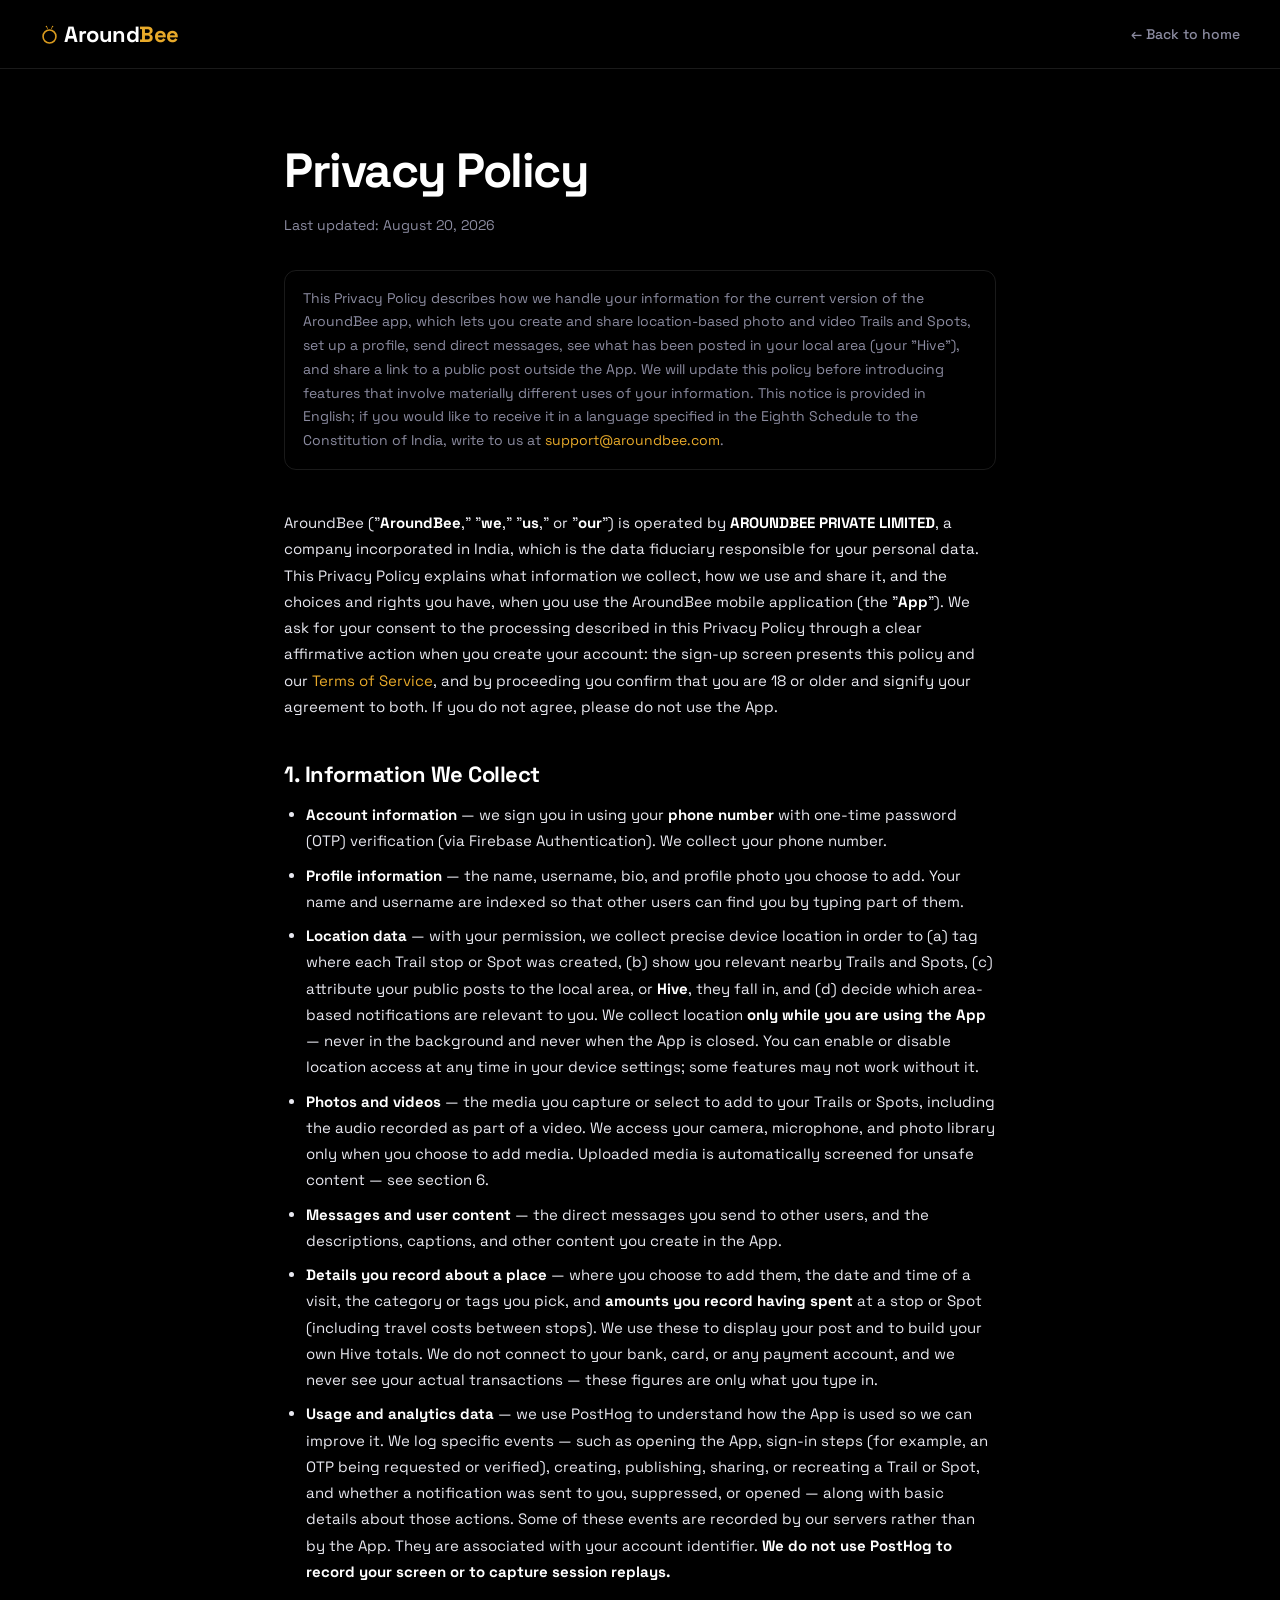
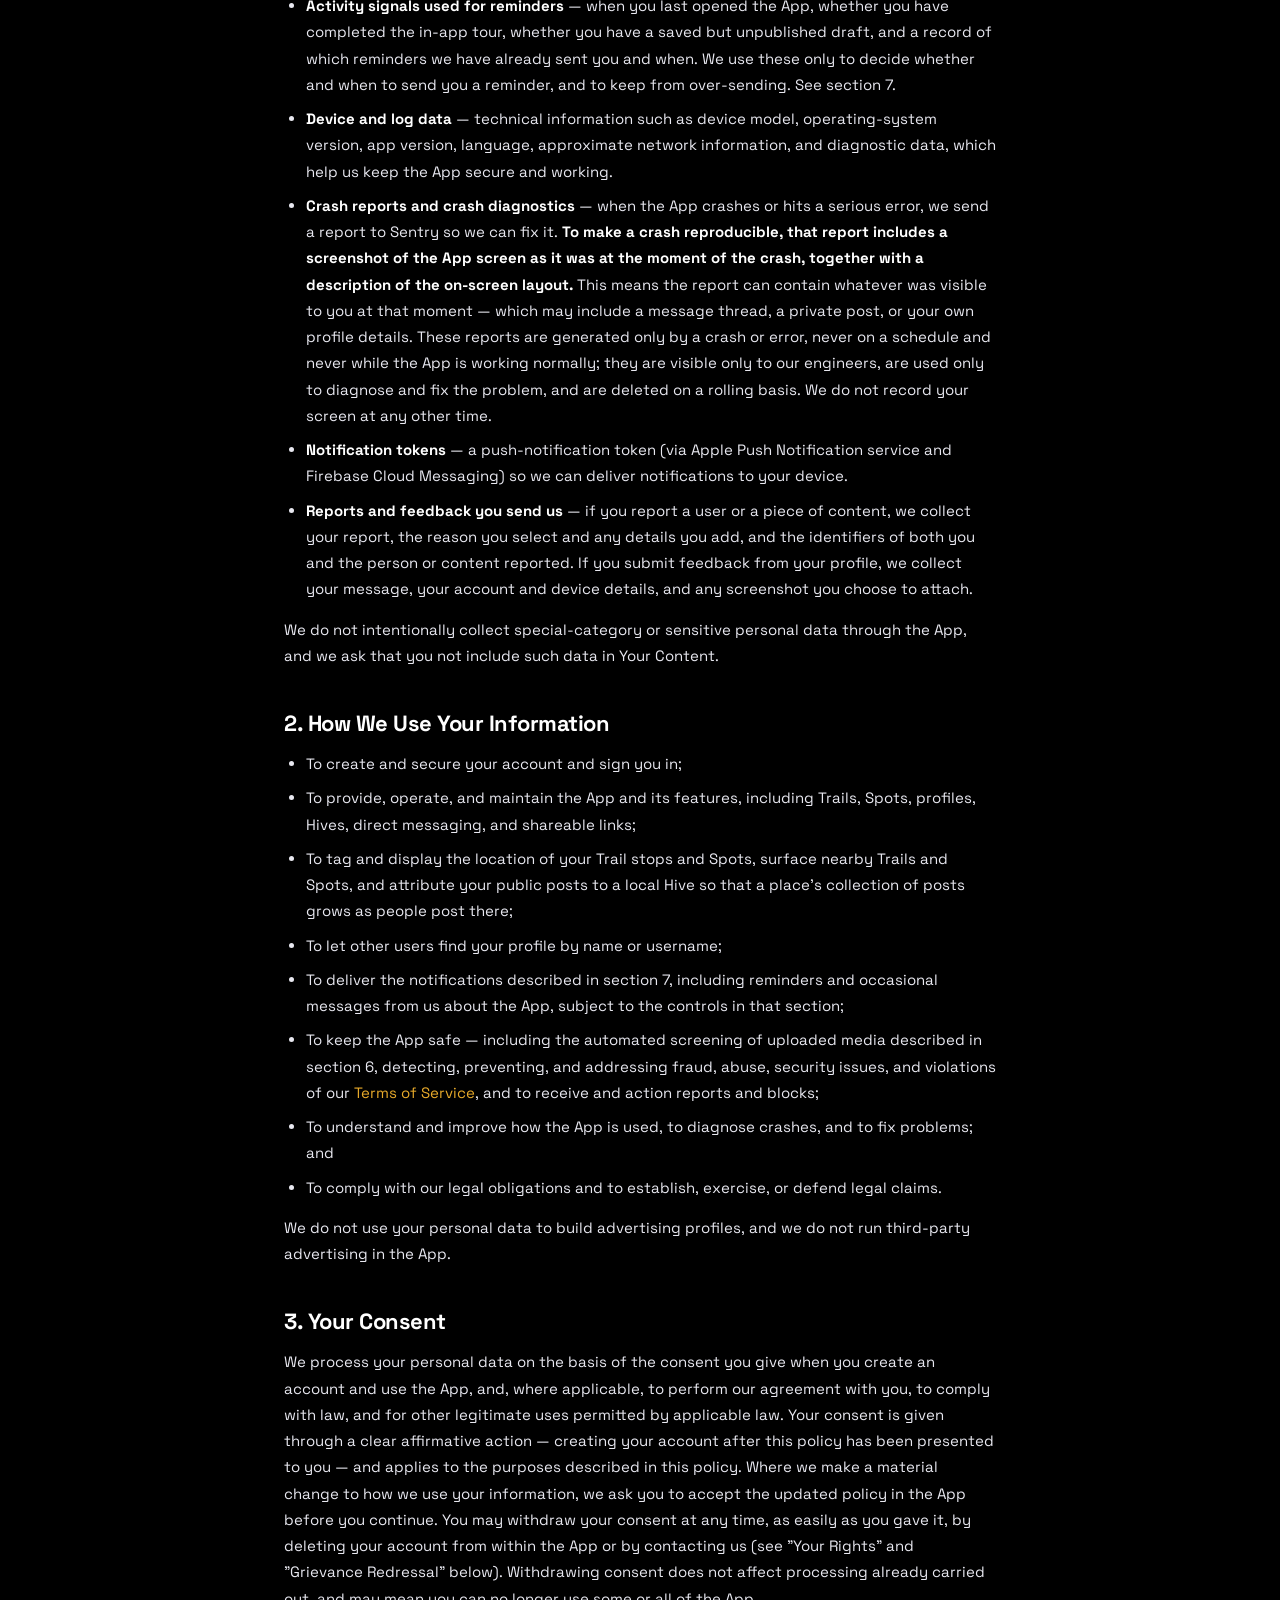
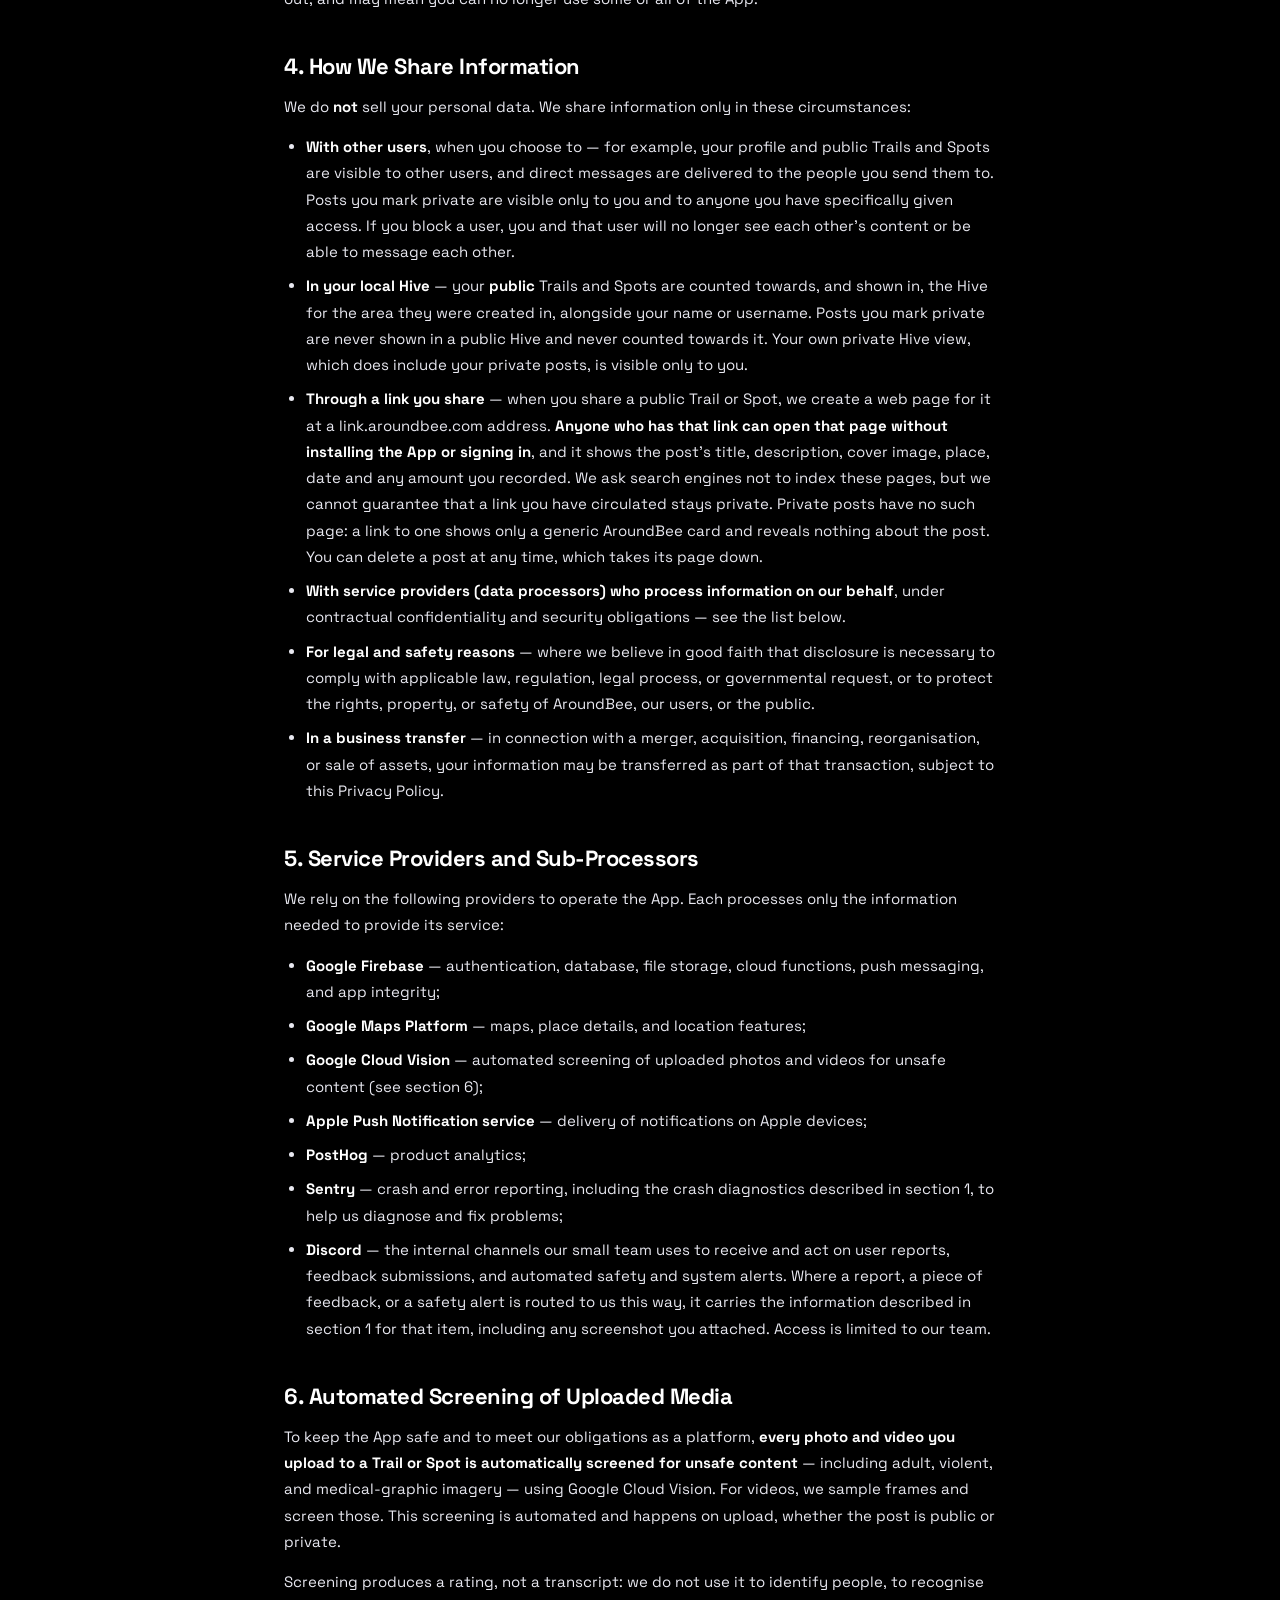
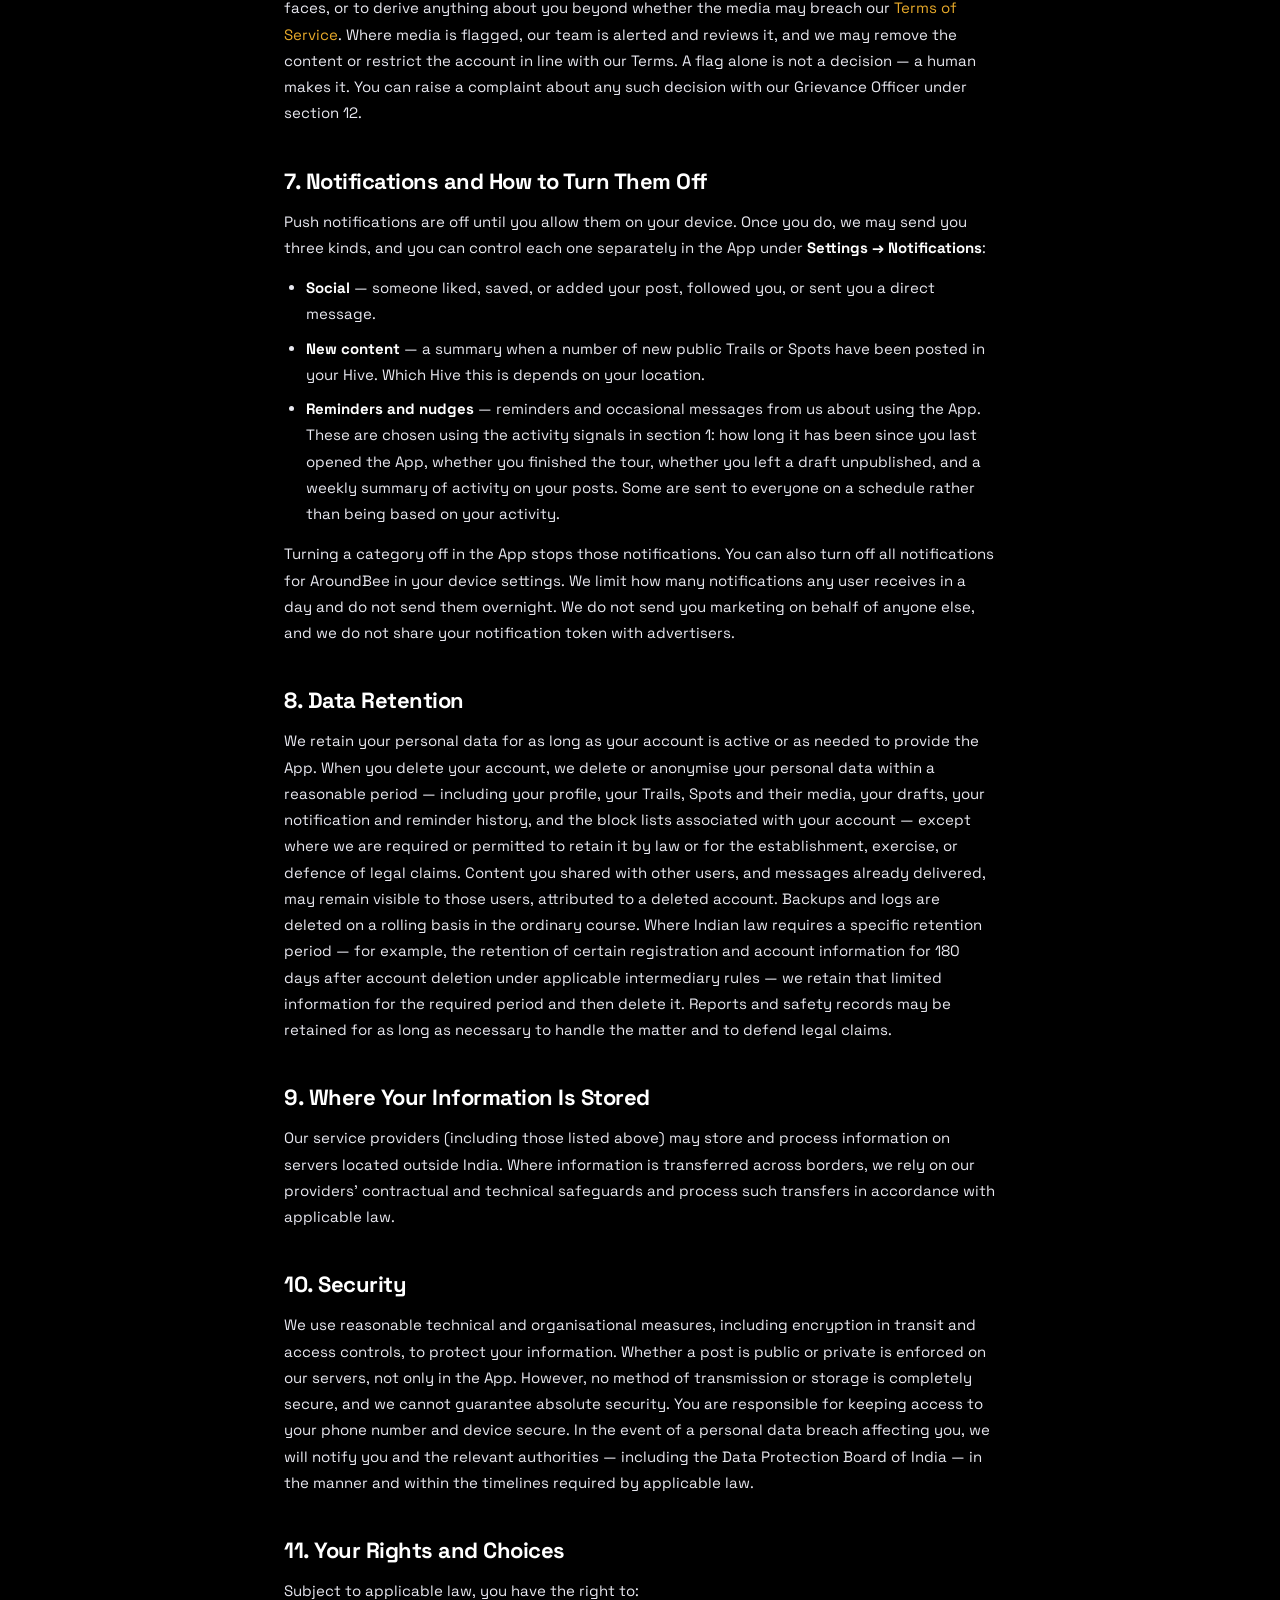
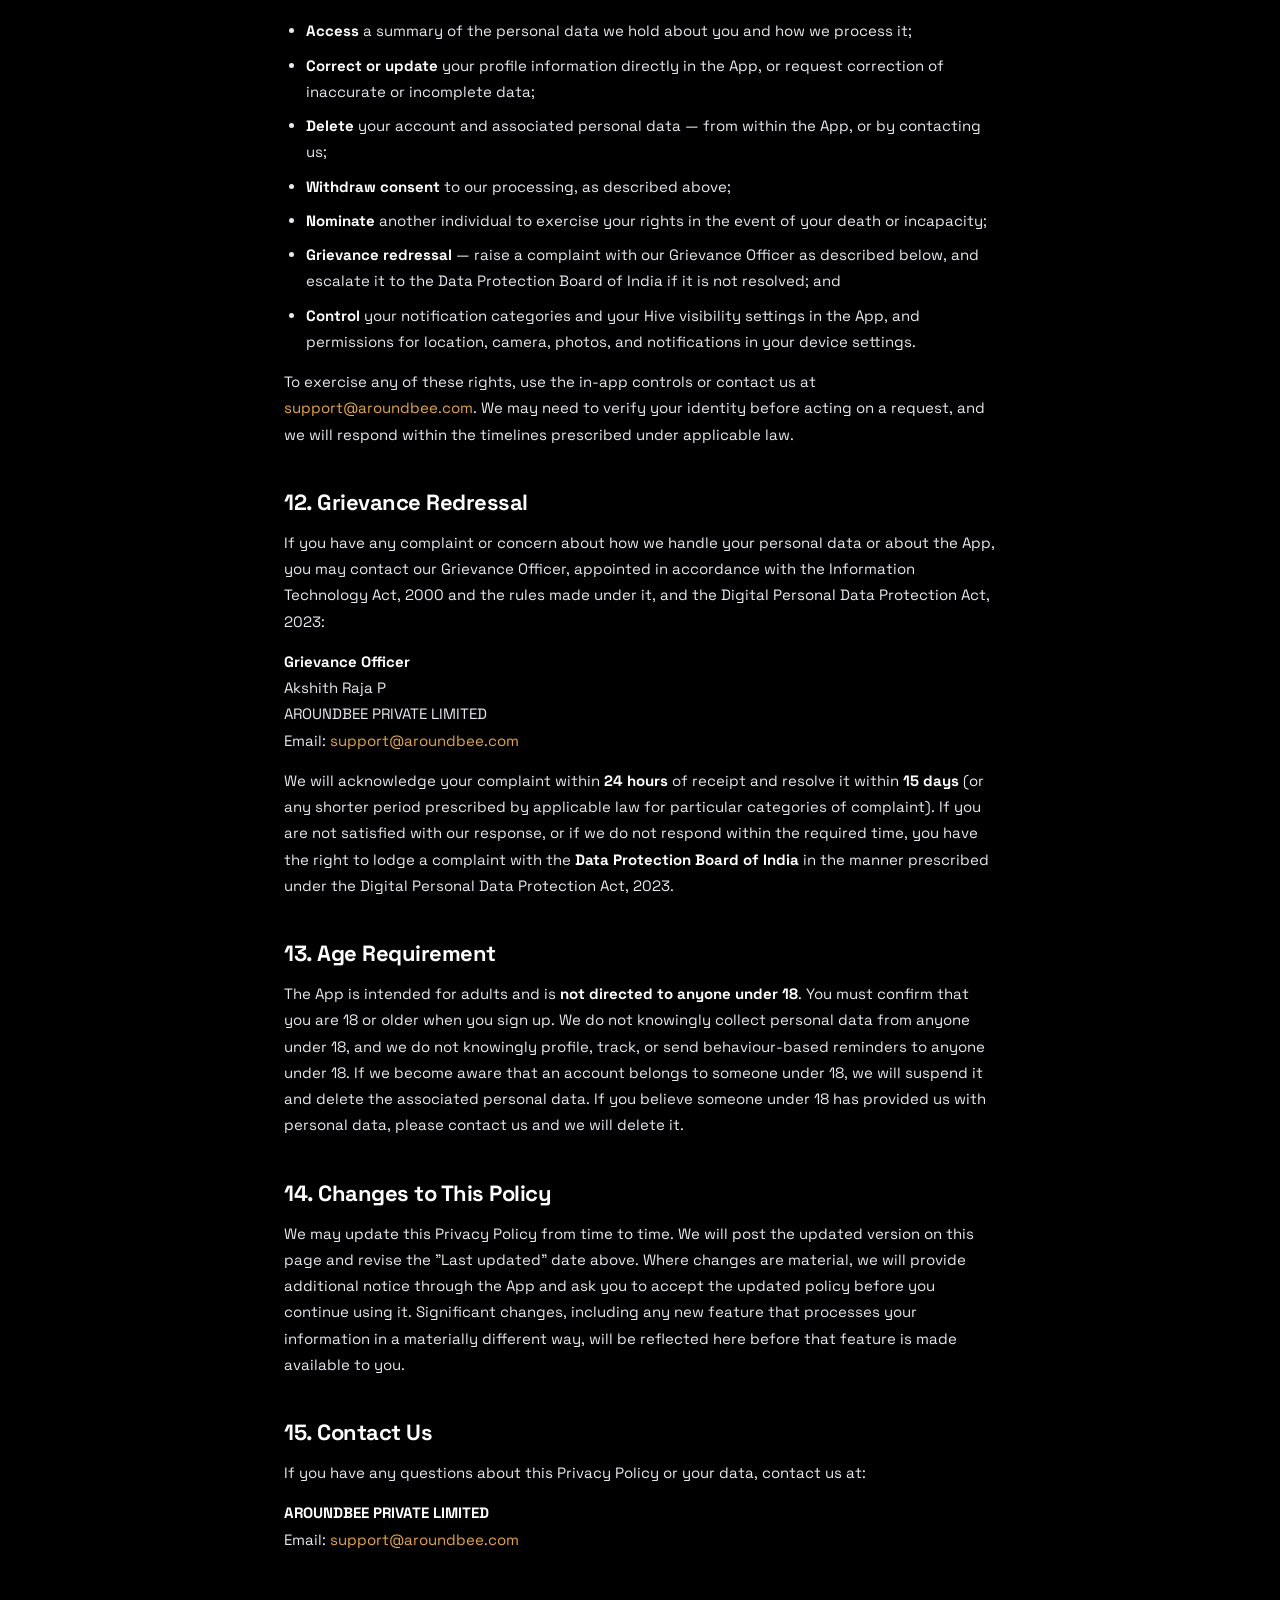
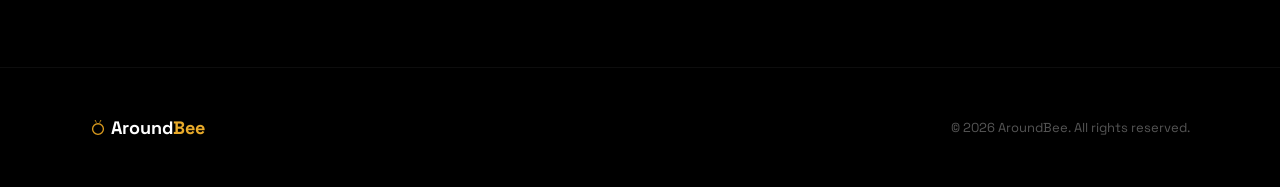
==== commit a3042e74: "Sync legal pages with app repo (Hives, shared links, media screening) Update the Privacy Policy and " ====
--- a/privacy.html
+++ b/privacy.html
@@ -66,43 +66,51 @@
 
   <main class="legal">
     <h1>Privacy Policy</h1>
-    <p class="updated">Last updated: July 18, 2026</p>
+    <p class="updated">Last updated: August 20, 2026</p>
 
-    <p class="intro-note">This Privacy Policy describes how we handle your information for the current version of the AroundBee app, which lets you create and share location-based photo and video Trails and Spots, set up a profile, and send direct messages. We will update this policy before introducing features that involve materially different uses of your information. This notice is provided in English; if you would like to receive it in a language specified in the Eighth Schedule to the Constitution of India, write to us at <a href="mailto:support@aroundbee.com">support@aroundbee.com</a>.</p>
+    <p class="intro-note">This Privacy Policy describes how we handle your information for the current version of the AroundBee app, which lets you create and share location-based photo and video Trails and Spots, set up a profile, send direct messages, see what has been posted in your local area (your "Hive"), and share a link to a public post outside the App. We will update this policy before introducing features that involve materially different uses of your information. This notice is provided in English; if you would like to receive it in a language specified in the Eighth Schedule to the Constitution of India, write to us at <a href="mailto:support@aroundbee.com">support@aroundbee.com</a>.</p>
 
-    <p>AroundBee ("<strong>AroundBee</strong>," "<strong>we</strong>," "<strong>us</strong>," or "<strong>our</strong>") is operated by <strong>AROUNDBEE PRIVATE LIMITED</strong>, a company incorporated in India, which is the data fiduciary responsible for your personal data. This Privacy Policy explains what information we collect, how we use and share it, and the choices and rights you have, when you use the AroundBee mobile application (the "<strong>App</strong>"). We ask for your consent to the processing described in this Privacy Policy through a clear affirmative action when you create your account: the sign-up screen presents this policy and our <a href="terms.html">Terms of Service</a>, and by proceeding you signify your agreement to both. If you do not agree, please do not use the App.</p>
+    <p>AroundBee ("<strong>AroundBee</strong>," "<strong>we</strong>," "<strong>us</strong>," or "<strong>our</strong>") is operated by <strong>AROUNDBEE PRIVATE LIMITED</strong>, a company incorporated in India, which is the data fiduciary responsible for your personal data. This Privacy Policy explains what information we collect, how we use and share it, and the choices and rights you have, when you use the AroundBee mobile application (the "<strong>App</strong>"). We ask for your consent to the processing described in this Privacy Policy through a clear affirmative action when you create your account: the sign-up screen presents this policy and our <a href="terms.html">Terms of Service</a>, and by proceeding you confirm that you are 18 or older and signify your agreement to both. If you do not agree, please do not use the App.</p>
 
     <h2>1. Information We Collect</h2>
     <ul>
       <li><strong>Account information</strong> — we sign you in using your <strong>phone number</strong> with one-time password (OTP) verification (via Firebase Authentication). We collect your phone number.</li>
-      <li><strong>Profile information</strong> — the name, username, bio, and profile photo you choose to add.</li>
-      <li><strong>Location data</strong> — with your permission, we collect precise device location to tag where each Trail stop or Spot was created and to show you relevant nearby Trails and Spots. You can enable or disable location access at any time in your device settings; some features may not work without it.</li>
-      <li><strong>Photos and videos</strong> — the media you capture or select to add to your Trails or Spots, including the audio recorded as part of a video. We access your camera, microphone, and photo library only when you choose to add media.</li>
+      <li><strong>Profile information</strong> — the name, username, bio, and profile photo you choose to add. Your name and username are indexed so that other users can find you by typing part of them.</li>
+      <li><strong>Location data</strong> — with your permission, we collect precise device location in order to (a) tag where each Trail stop or Spot was created, (b) show you relevant nearby Trails and Spots, (c) attribute your public posts to the local area, or <strong>Hive</strong>, they fall in, and (d) decide which area-based notifications are relevant to you. We collect location <strong>only while you are using the App</strong> — never in the background and never when the App is closed. You can enable or disable location access at any time in your device settings; some features may not work without it.</li>
+      <li><strong>Photos and videos</strong> — the media you capture or select to add to your Trails or Spots, including the audio recorded as part of a video. We access your camera, microphone, and photo library only when you choose to add media. Uploaded media is automatically screened for unsafe content — see section 6.</li>
       <li><strong>Messages and user content</strong> — the direct messages you send to other users, and the descriptions, captions, and other content you create in the App.</li>
-      <li><strong>Usage and analytics data</strong> — we use PostHog to understand how the App is used so we can improve it. We log specific in-app events — such as opening the App, sign-in steps (for example, an OTP being requested or verified), and creating, publishing, sharing, or recreating a Trail or Spot — along with basic details about those actions. These events are associated with your account identifier. We do not use it to record your screen or session replays.</li>
-      <li><strong>Device and log data</strong> — technical information such as device model, operating-system version, app version, language, approximate network information, crash reports, and diagnostic data, which help us keep the App secure and working.</li>
-      <li><strong>Notification tokens</strong> — a push-notification token (via Apple Push Notification service and Firebase Cloud Messaging) so we can deliver notifications you have enabled.</li>
+      <li><strong>Details you record about a place</strong> — where you choose to add them, the date and time of a visit, the category or tags you pick, and <strong>amounts you record having spent</strong> at a stop or Spot (including travel costs between stops). We use these to display your post and to build your own Hive totals. We do not connect to your bank, card, or any payment account, and we never see your actual transactions — these figures are only what you type in.</li>
+      <li><strong>Usage and analytics data</strong> — we use PostHog to understand how the App is used so we can improve it. We log specific events — such as opening the App, sign-in steps (for example, an OTP being requested or verified), creating, publishing, sharing, or recreating a Trail or Spot, and whether a notification was sent to you, suppressed, or opened — along with basic details about those actions. Some of these events are recorded by our servers rather than by the App. They are associated with your account identifier. <strong>We do not use PostHog to record your screen or to capture session replays.</strong></li>
+      <li><strong>Activity signals used for reminders</strong> — when you last opened the App, whether you have completed the in-app tour, whether you have a saved but unpublished draft, and a record of which reminders we have already sent you and when. We use these only to decide whether and when to send you a reminder, and to keep from over-sending. See section 7.</li>
+      <li><strong>Device and log data</strong> — technical information such as device model, operating-system version, app version, language, approximate network information, and diagnostic data, which help us keep the App secure and working.</li>
+      <li><strong>Crash reports and crash diagnostics</strong> — when the App crashes or hits a serious error, we send a report to Sentry so we can fix it. <strong>To make a crash reproducible, that report includes a screenshot of the App screen as it was at the moment of the crash, together with a description of the on-screen layout.</strong> This means the report can contain whatever was visible to you at that moment — which may include a message thread, a private post, or your own profile details. These reports are generated only by a crash or error, never on a schedule and never while the App is working normally; they are visible only to our engineers, are used only to diagnose and fix the problem, and are deleted on a rolling basis. We do not record your screen at any other time.</li>
+      <li><strong>Notification tokens</strong> — a push-notification token (via Apple Push Notification service and Firebase Cloud Messaging) so we can deliver notifications to your device.</li>
+      <li><strong>Reports and feedback you send us</strong> — if you report a user or a piece of content, we collect your report, the reason you select and any details you add, and the identifiers of both you and the person or content reported. If you submit feedback from your profile, we collect your message, your account and device details, and any screenshot you choose to attach.</li>
     </ul>
     <p>We do not intentionally collect special-category or sensitive personal data through the App, and we ask that you not include such data in Your Content.</p>
 
     <h2>2. How We Use Your Information</h2>
     <ul>
       <li>To create and secure your account and sign you in;</li>
-      <li>To provide, operate, and maintain the App and its features, including Trails, Spots, profiles, and direct messaging;</li>
-      <li>To tag and display the location of your Trail stops and Spots and surface nearby Trails and Spots;</li>
-      <li>To deliver notifications you have enabled;</li>
-      <li>To keep the App safe — including detecting, preventing, and addressing fraud, abuse, security issues, and violations of our <a href="terms.html">Terms of Service</a>, and to action reports and blocks;</li>
-      <li>To understand and improve how the App is used and to fix problems; and</li>
+      <li>To provide, operate, and maintain the App and its features, including Trails, Spots, profiles, Hives, direct messaging, and shareable links;</li>
+      <li>To tag and display the location of your Trail stops and Spots, surface nearby Trails and Spots, and attribute your public posts to a local Hive so that a place's collection of posts grows as people post there;</li>
+      <li>To let other users find your profile by name or username;</li>
+      <li>To deliver the notifications described in section 7, including reminders and occasional messages from us about the App, subject to the controls in that section;</li>
+      <li>To keep the App safe — including the automated screening of uploaded media described in section 6, detecting, preventing, and addressing fraud, abuse, security issues, and violations of our <a href="terms.html">Terms of Service</a>, and to receive and action reports and blocks;</li>
+      <li>To understand and improve how the App is used, to diagnose crashes, and to fix problems; and</li>
       <li>To comply with our legal obligations and to establish, exercise, or defend legal claims.</li>
     </ul>
+    <p>We do not use your personal data to build advertising profiles, and we do not run third-party advertising in the App.</p>
 
     <h2>3. Your Consent</h2>
-    <p>We process your personal data on the basis of the consent you give when you create an account and use the App, and, where applicable, to perform our agreement with you, to comply with law, and for other legitimate uses permitted by applicable law. Your consent is given through a clear affirmative action — creating your account after this policy has been presented to you — and applies to the purposes described in this policy. You may withdraw your consent at any time, as easily as you gave it, by deleting your account from within the App or by contacting us (see "Your Rights" and "Grievance Redressal" below). Withdrawing consent does not affect processing already carried out, and may mean you can no longer use some or all of the App.</p>
+    <p>We process your personal data on the basis of the consent you give when you create an account and use the App, and, where applicable, to perform our agreement with you, to comply with law, and for other legitimate uses permitted by applicable law. Your consent is given through a clear affirmative action — creating your account after this policy has been presented to you — and applies to the purposes described in this policy. Where we make a material change to how we use your information, we ask you to accept the updated policy in the App before you continue. You may withdraw your consent at any time, as easily as you gave it, by deleting your account from within the App or by contacting us (see "Your Rights" and "Grievance Redressal" below). Withdrawing consent does not affect processing already carried out, and may mean you can no longer use some or all of the App.</p>
 
     <h2>4. How We Share Information</h2>
     <p>We do <strong>not</strong> sell your personal data. We share information only in these circumstances:</p>
     <ul>
-      <li><strong>With other users</strong>, when you choose to — for example, your profile and public Trails and Spots are visible to other users, and direct messages are delivered to the people you send them to. If you block a user, you and that user will no longer see each other's content or be able to message each other.</li>
+      <li><strong>With other users</strong>, when you choose to — for example, your profile and public Trails and Spots are visible to other users, and direct messages are delivered to the people you send them to. Posts you mark private are visible only to you and to anyone you have specifically given access. If you block a user, you and that user will no longer see each other's content or be able to message each other.</li>
+      <li><strong>In your local Hive</strong> — your <strong>public</strong> Trails and Spots are counted towards, and shown in, the Hive for the area they were created in, alongside your name or username. Posts you mark private are never shown in a public Hive and never counted towards it. Your own private Hive view, which does include your private posts, is visible only to you.</li>
+      <li><strong>Through a link you share</strong> — when you share a public Trail or Spot, we create a web page for it at a link.aroundbee.com address. <strong>Anyone who has that link can open that page without installing the App or signing in</strong>, and it shows the post's title, description, cover image, place, date and any amount you recorded. We ask search engines not to index these pages, but we cannot guarantee that a link you have circulated stays private. Private posts have no such page: a link to one shows only a generic AroundBee card and reveals nothing about the post. You can delete a post at any time, which takes its page down.</li>
       <li><strong>With service providers (data processors) who process information on our behalf</strong>, under contractual confidentiality and security obligations — see the list below.</li>
       <li><strong>For legal and safety reasons</strong> — where we believe in good faith that disclosure is necessary to comply with applicable law, regulation, legal process, or governmental request, or to protect the rights, property, or safety of AroundBee, our users, or the public.</li>
       <li><strong>In a business transfer</strong> — in connection with a merger, acquisition, financing, reorganisation, or sale of assets, your information may be transferred as part of that transaction, subject to this Privacy Policy.</li>
@@ -112,22 +120,37 @@
     <p>We rely on the following providers to operate the App. Each processes only the information needed to provide its service:</p>
     <ul>
       <li><strong>Google Firebase</strong> — authentication, database, file storage, cloud functions, push messaging, and app integrity;</li>
-      <li><strong>Google Maps Platform</strong> — maps and location features;</li>
+      <li><strong>Google Maps Platform</strong> — maps, place details, and location features;</li>
+      <li><strong>Google Cloud Vision</strong> — automated screening of uploaded photos and videos for unsafe content (see section 6);</li>
       <li><strong>Apple Push Notification service</strong> — delivery of notifications on Apple devices;</li>
       <li><strong>PostHog</strong> — product analytics;</li>
-      <li><strong>Sentry</strong> — crash and error reporting to help us diagnose and fix problems.</li>
+      <li><strong>Sentry</strong> — crash and error reporting, including the crash diagnostics described in section 1, to help us diagnose and fix problems;</li>
+      <li><strong>Discord</strong> — the internal channels our small team uses to receive and act on user reports, feedback submissions, and automated safety and system alerts. Where a report, a piece of feedback, or a safety alert is routed to us this way, it carries the information described in section 1 for that item, including any screenshot you attached. Access is limited to our team.</li>
     </ul>
 
-    <h2>6. Data Retention</h2>
-    <p>We retain your personal data for as long as your account is active or as needed to provide the App. When you delete your account, we delete or anonymise your personal data within a reasonable period, except where we are required or permitted to retain it by law or for the establishment, exercise, or defence of legal claims. Content you shared with other users, and messages already delivered, may remain visible to those users. Backups and logs are deleted on a rolling basis in the ordinary course. Where Indian law requires a specific retention period — for example, the retention of certain registration and account information for 180 days after account deletion under applicable intermediary rules — we retain that information for the required period and then delete it.</p>
+    <h2>6. Automated Screening of Uploaded Media</h2>
+    <p>To keep the App safe and to meet our obligations as a platform, <strong>every photo and video you upload to a Trail or Spot is automatically screened for unsafe content</strong> — including adult, violent, and medical-graphic imagery — using Google Cloud Vision. For videos, we sample frames and screen those. This screening is automated and happens on upload, whether the post is public or private.</p>
+    <p>Screening produces a rating, not a transcript: we do not use it to identify people, to recognise faces, or to derive anything about you beyond whether the media may breach our <a href="terms.html">Terms of Service</a>. Where media is flagged, our team is alerted and reviews it, and we may remove the content or restrict the account in line with our Terms. A flag alone is not a decision — a human makes it. You can raise a complaint about any such decision with our Grievance Officer under section 12.</p>
 
-    <h2>7. Where Your Information Is Stored</h2>
-    <p>Our service providers (including Google and others listed above) may store and process information on servers located outside India. Where information is transferred across borders, we rely on our providers' contractual and technical safeguards and process such transfers in accordance with applicable law.</p>
+    <h2>7. Notifications and How to Turn Them Off</h2>
+    <p>Push notifications are off until you allow them on your device. Once you do, we may send you three kinds, and you can control each one separately in the App under <strong>Settings → Notifications</strong>:</p>
+    <ul>
+      <li><strong>Social</strong> — someone liked, saved, or added your post, followed you, or sent you a direct message.</li>
+      <li><strong>New content</strong> — a summary when a number of new public Trails or Spots have been posted in your Hive. Which Hive this is depends on your location.</li>
+      <li><strong>Reminders and nudges</strong> — reminders and occasional messages from us about using the App. These are chosen using the activity signals in section 1: how long it has been since you last opened the App, whether you finished the tour, whether you left a draft unpublished, and a weekly summary of activity on your posts. Some are sent to everyone on a schedule rather than being based on your activity.</li>
+    </ul>
+    <p>Turning a category off in the App stops those notifications. You can also turn off all notifications for AroundBee in your device settings. We limit how many notifications any user receives in a day and do not send them overnight. We do not send you marketing on behalf of anyone else, and we do not share your notification token with advertisers.</p>
 
-    <h2>8. Security</h2>
-    <p>We use reasonable technical and organisational measures, including encryption in transit and access controls, to protect your information. However, no method of transmission or storage is completely secure, and we cannot guarantee absolute security. You are responsible for keeping access to your phone number and device secure. In the event of a personal data breach affecting you, we will notify you and the relevant authorities — including the Data Protection Board of India — in the manner and within the timelines required by applicable law.</p>
+    <h2>8. Data Retention</h2>
+    <p>We retain your personal data for as long as your account is active or as needed to provide the App. When you delete your account, we delete or anonymise your personal data within a reasonable period — including your profile, your Trails, Spots and their media, your drafts, your notification and reminder history, and the block lists associated with your account — except where we are required or permitted to retain it by law or for the establishment, exercise, or defence of legal claims. Content you shared with other users, and messages already delivered, may remain visible to those users, attributed to a deleted account. Backups and logs are deleted on a rolling basis in the ordinary course. Where Indian law requires a specific retention period — for example, the retention of certain registration and account information for 180 days after account deletion under applicable intermediary rules — we retain that limited information for the required period and then delete it. Reports and safety records may be retained for as long as necessary to handle the matter and to defend legal claims.</p>
 
-    <h2>9. Your Rights and Choices</h2>
+    <h2>9. Where Your Information Is Stored</h2>
+    <p>Our service providers (including those listed above) may store and process information on servers located outside India. Where information is transferred across borders, we rely on our providers' contractual and technical safeguards and process such transfers in accordance with applicable law.</p>
+
+    <h2>10. Security</h2>
+    <p>We use reasonable technical and organisational measures, including encryption in transit and access controls, to protect your information. Whether a post is public or private is enforced on our servers, not only in the App. However, no method of transmission or storage is completely secure, and we cannot guarantee absolute security. You are responsible for keeping access to your phone number and device secure. In the event of a personal data breach affecting you, we will notify you and the relevant authorities — including the Data Protection Board of India — in the manner and within the timelines required by applicable law.</p>
+
+    <h2>11. Your Rights and Choices</h2>
     <p>Subject to applicable law, you have the right to:</p>
     <ul>
       <li><strong>Access</strong> a summary of the personal data we hold about you and how we process it;</li>
@@ -136,11 +159,11 @@
       <li><strong>Withdraw consent</strong> to our processing, as described above;</li>
       <li><strong>Nominate</strong> another individual to exercise your rights in the event of your death or incapacity;</li>
       <li><strong>Grievance redressal</strong> — raise a complaint with our Grievance Officer as described below, and escalate it to the Data Protection Board of India if it is not resolved; and</li>
-      <li><strong>Control permissions</strong> for location, camera, photos, and notifications in your device settings.</li>
+      <li><strong>Control</strong> your notification categories and your Hive visibility settings in the App, and permissions for location, camera, photos, and notifications in your device settings.</li>
     </ul>
     <p>To exercise any of these rights, use the in-app controls or contact us at <a href="mailto:support@aroundbee.com">support@aroundbee.com</a>. We may need to verify your identity before acting on a request, and we will respond within the timelines prescribed under applicable law.</p>
 
-    <h2>10. Grievance Redressal</h2>
+    <h2>12. Grievance Redressal</h2>
     <p>If you have any complaint or concern about how we handle your personal data or about the App, you may contact our Grievance Officer, appointed in accordance with the Information Technology Act, 2000 and the rules made under it, and the Digital Personal Data Protection Act, 2023:</p>
     <p><strong>Grievance Officer</strong><br>
     Akshith Raja P<br>
@@ -148,13 +171,13 @@
     Email: <a href="mailto:support@aroundbee.com">support@aroundbee.com</a></p>
     <p>We will acknowledge your complaint within <strong>24 hours</strong> of receipt and resolve it within <strong>15 days</strong> (or any shorter period prescribed by applicable law for particular categories of complaint). If you are not satisfied with our response, or if we do not respond within the required time, you have the right to lodge a complaint with the <strong>Data Protection Board of India</strong> in the manner prescribed under the Digital Personal Data Protection Act, 2023.</p>
 
-    <h2>11. Age Requirement</h2>
-    <p>The App is intended for adults and is <strong>not directed to anyone under 18</strong>. We do not knowingly collect personal data from anyone under 18. If you believe someone under 18 has provided us with personal data, please contact us and we will delete it.</p>
+    <h2>13. Age Requirement</h2>
+    <p>The App is intended for adults and is <strong>not directed to anyone under 18</strong>. You must confirm that you are 18 or older when you sign up. We do not knowingly collect personal data from anyone under 18, and we do not knowingly profile, track, or send behaviour-based reminders to anyone under 18. If we become aware that an account belongs to someone under 18, we will suspend it and delete the associated personal data. If you believe someone under 18 has provided us with personal data, please contact us and we will delete it.</p>
 
-    <h2>12. Changes to This Policy</h2>
-    <p>We may update this Privacy Policy from time to time. We will post the updated version on this page and revise the "Last updated" date above. Where changes are material, we will provide additional notice through the App. Significant changes, including any new feature that processes your information in a materially different way, will be reflected here before that feature is made available to you.</p>
+    <h2>14. Changes to This Policy</h2>
+    <p>We may update this Privacy Policy from time to time. We will post the updated version on this page and revise the "Last updated" date above. Where changes are material, we will provide additional notice through the App and ask you to accept the updated policy before you continue using it. Significant changes, including any new feature that processes your information in a materially different way, will be reflected here before that feature is made available to you.</p>
 
-    <h2>13. Contact Us</h2>
+    <h2>15. Contact Us</h2>
     <p>If you have any questions about this Privacy Policy or your data, contact us at:</p>
     <p><strong>AROUNDBEE PRIVATE LIMITED</strong><br>
     Email: <a href="mailto:support@aroundbee.com">support@aroundbee.com</a></p>
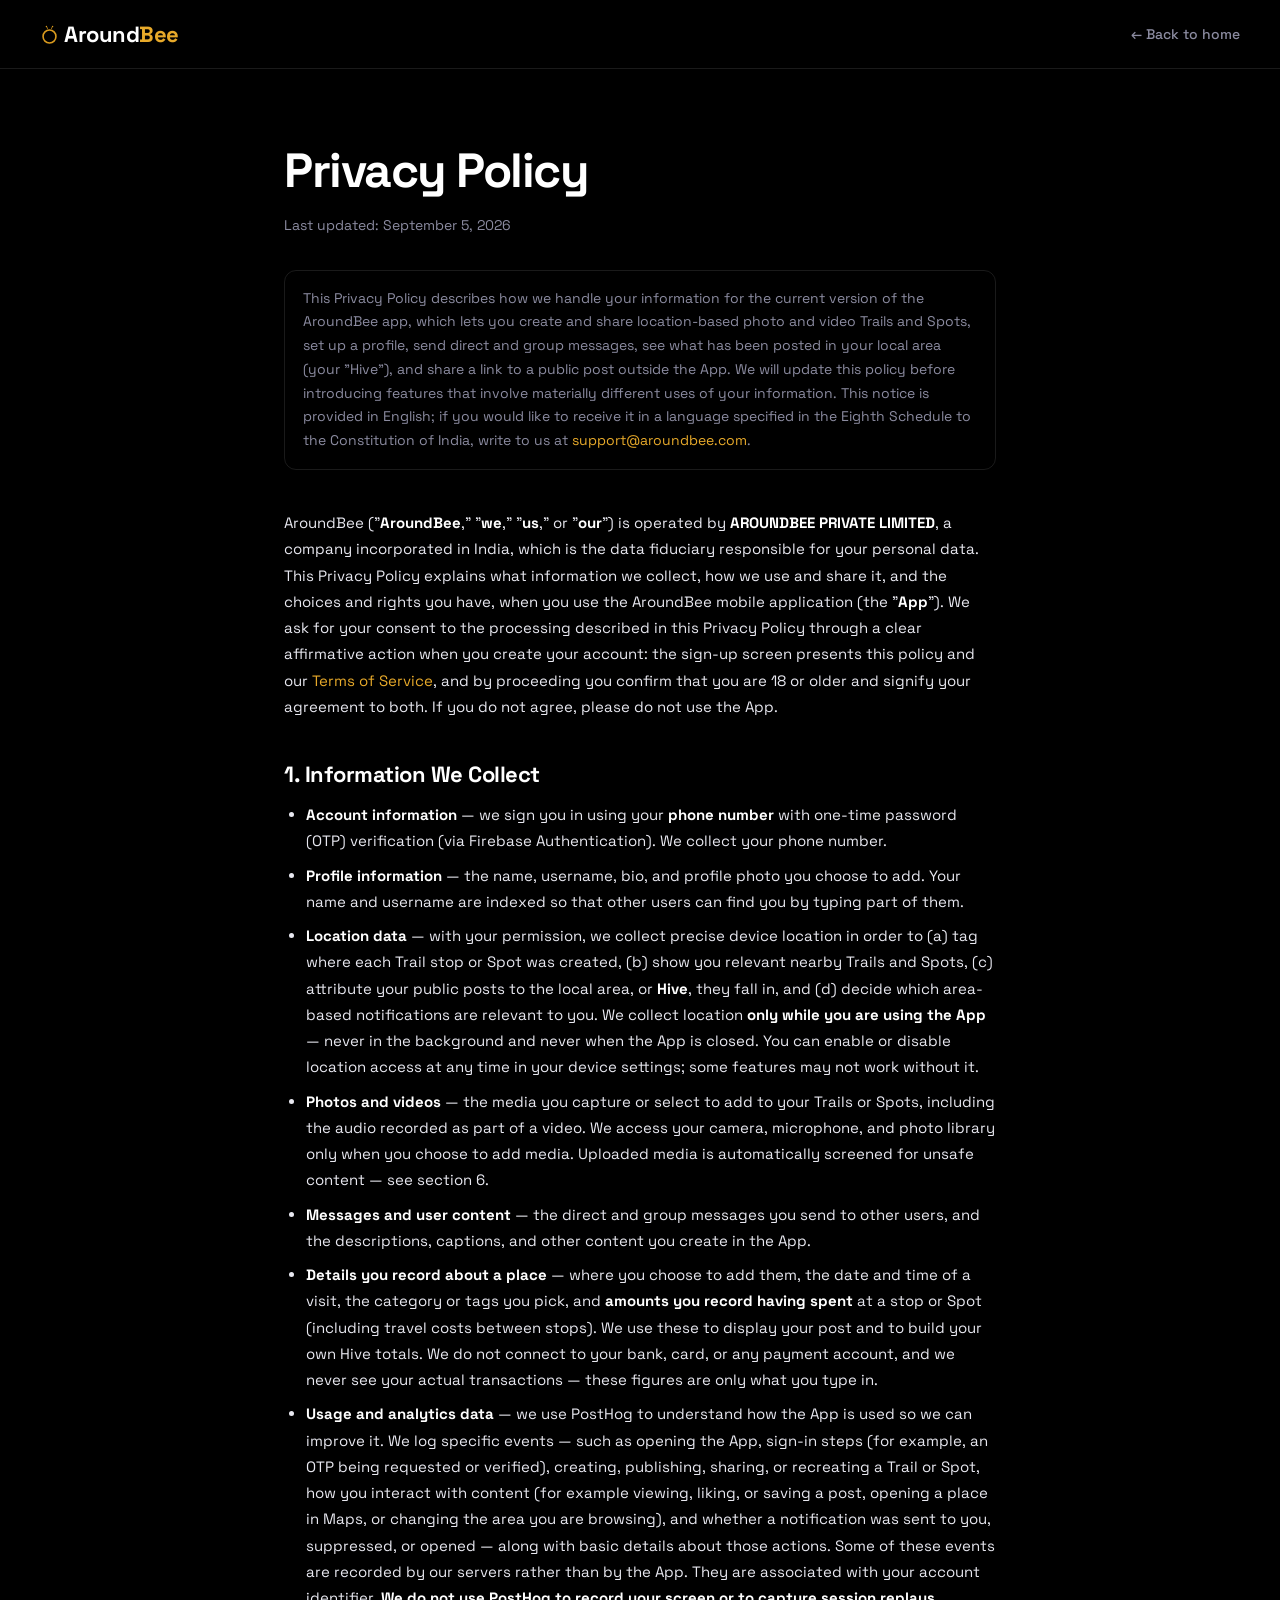
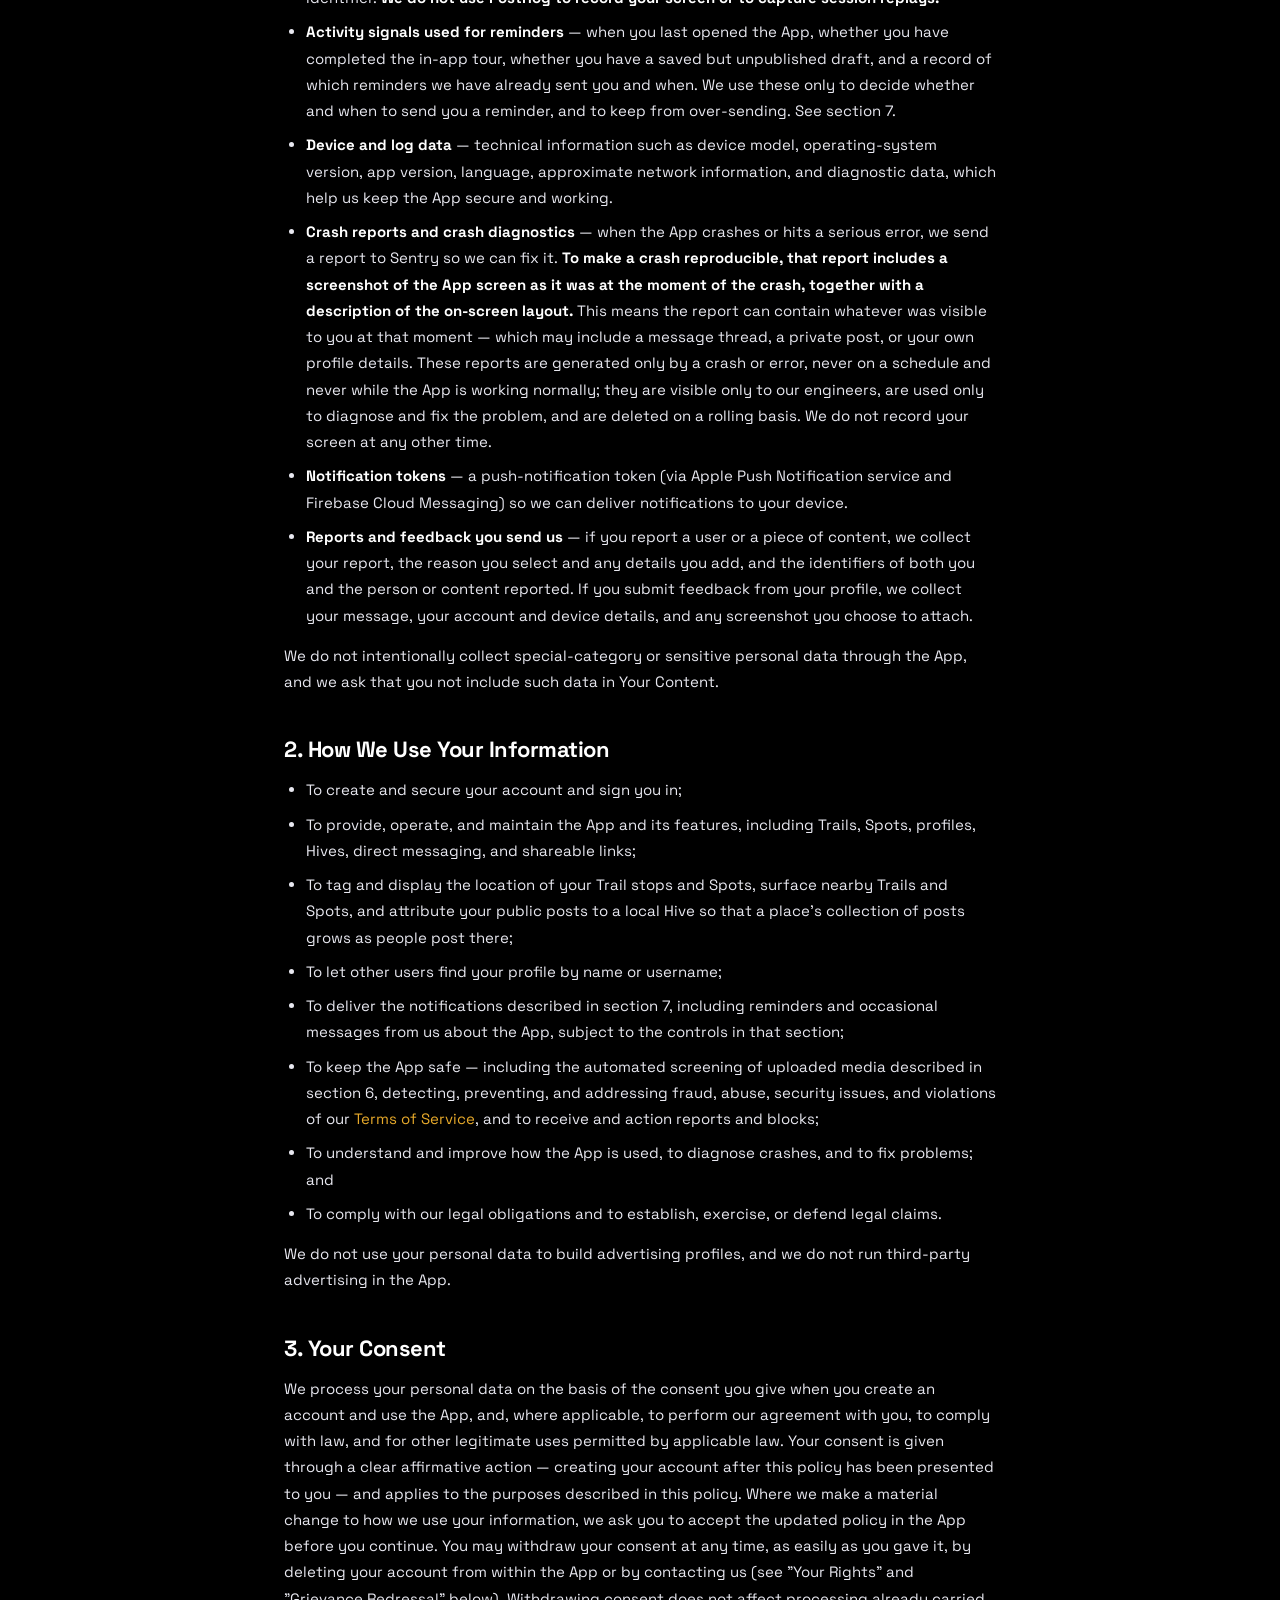
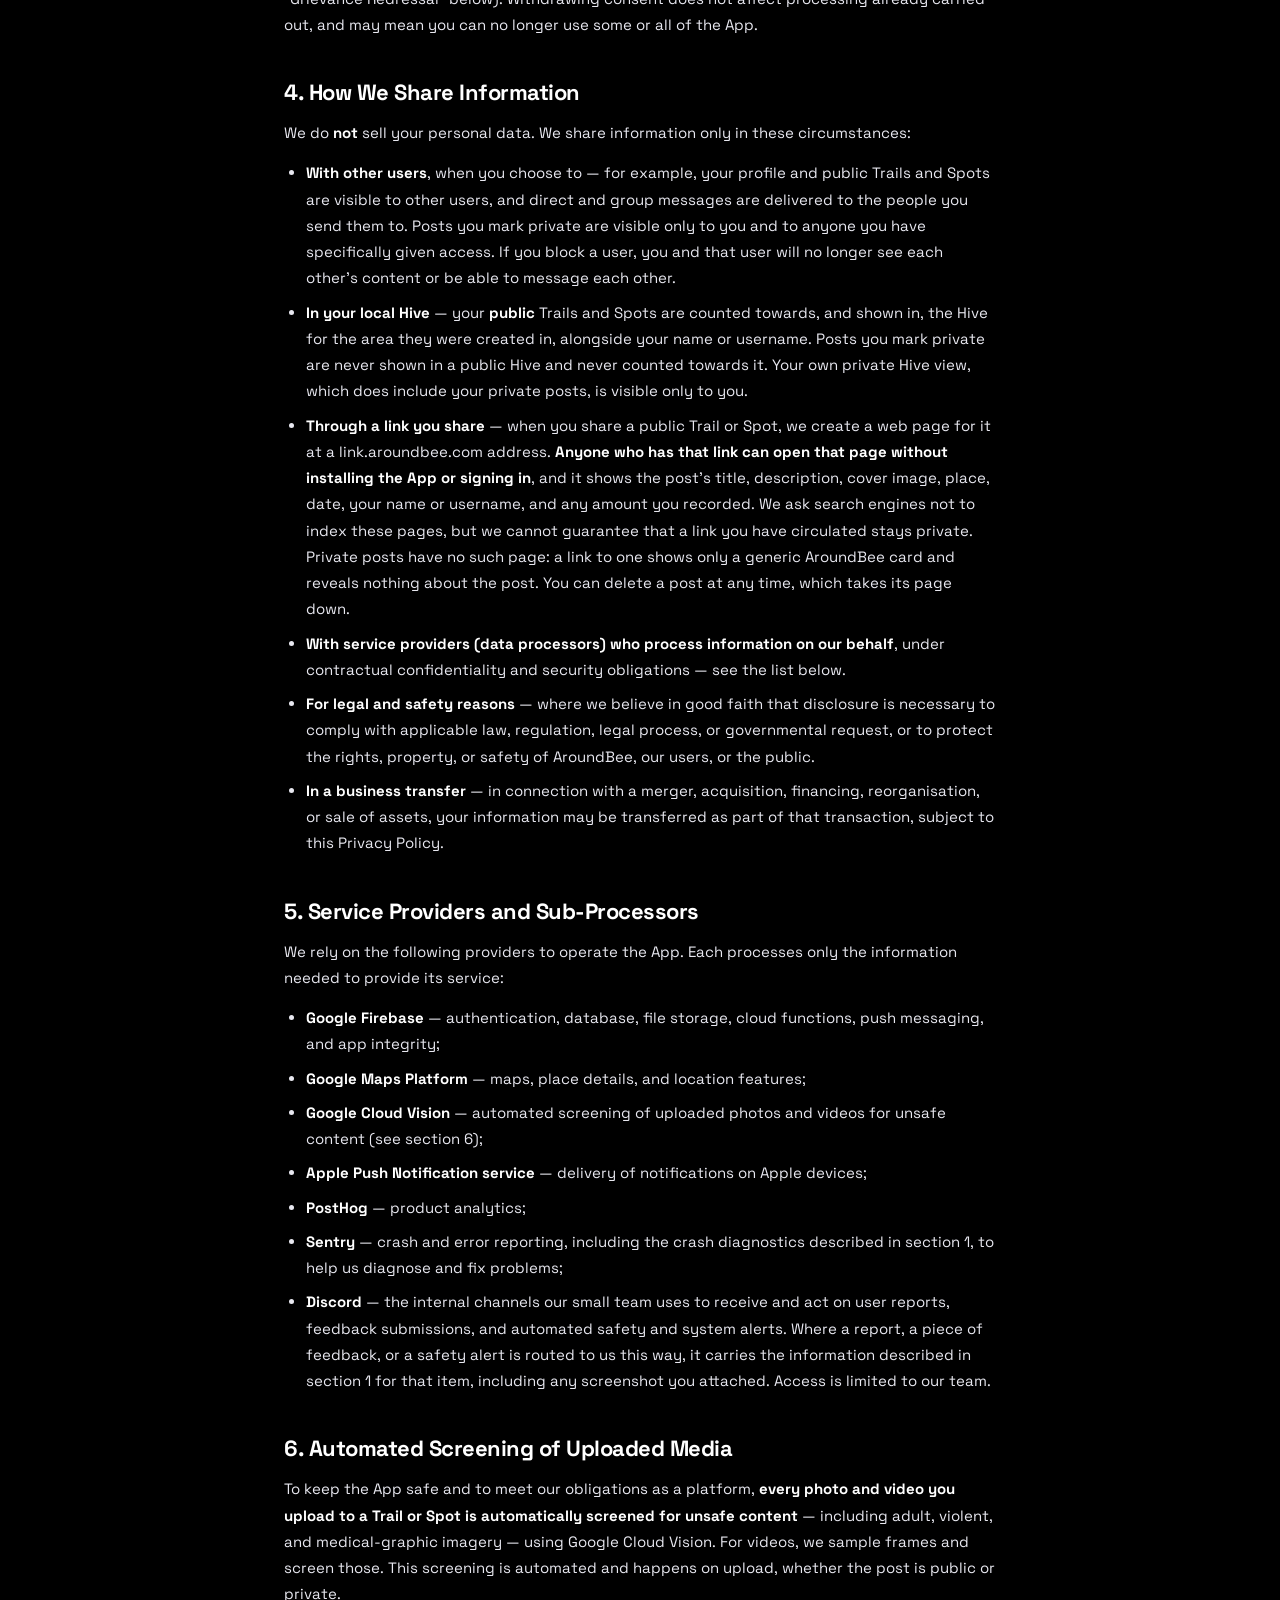
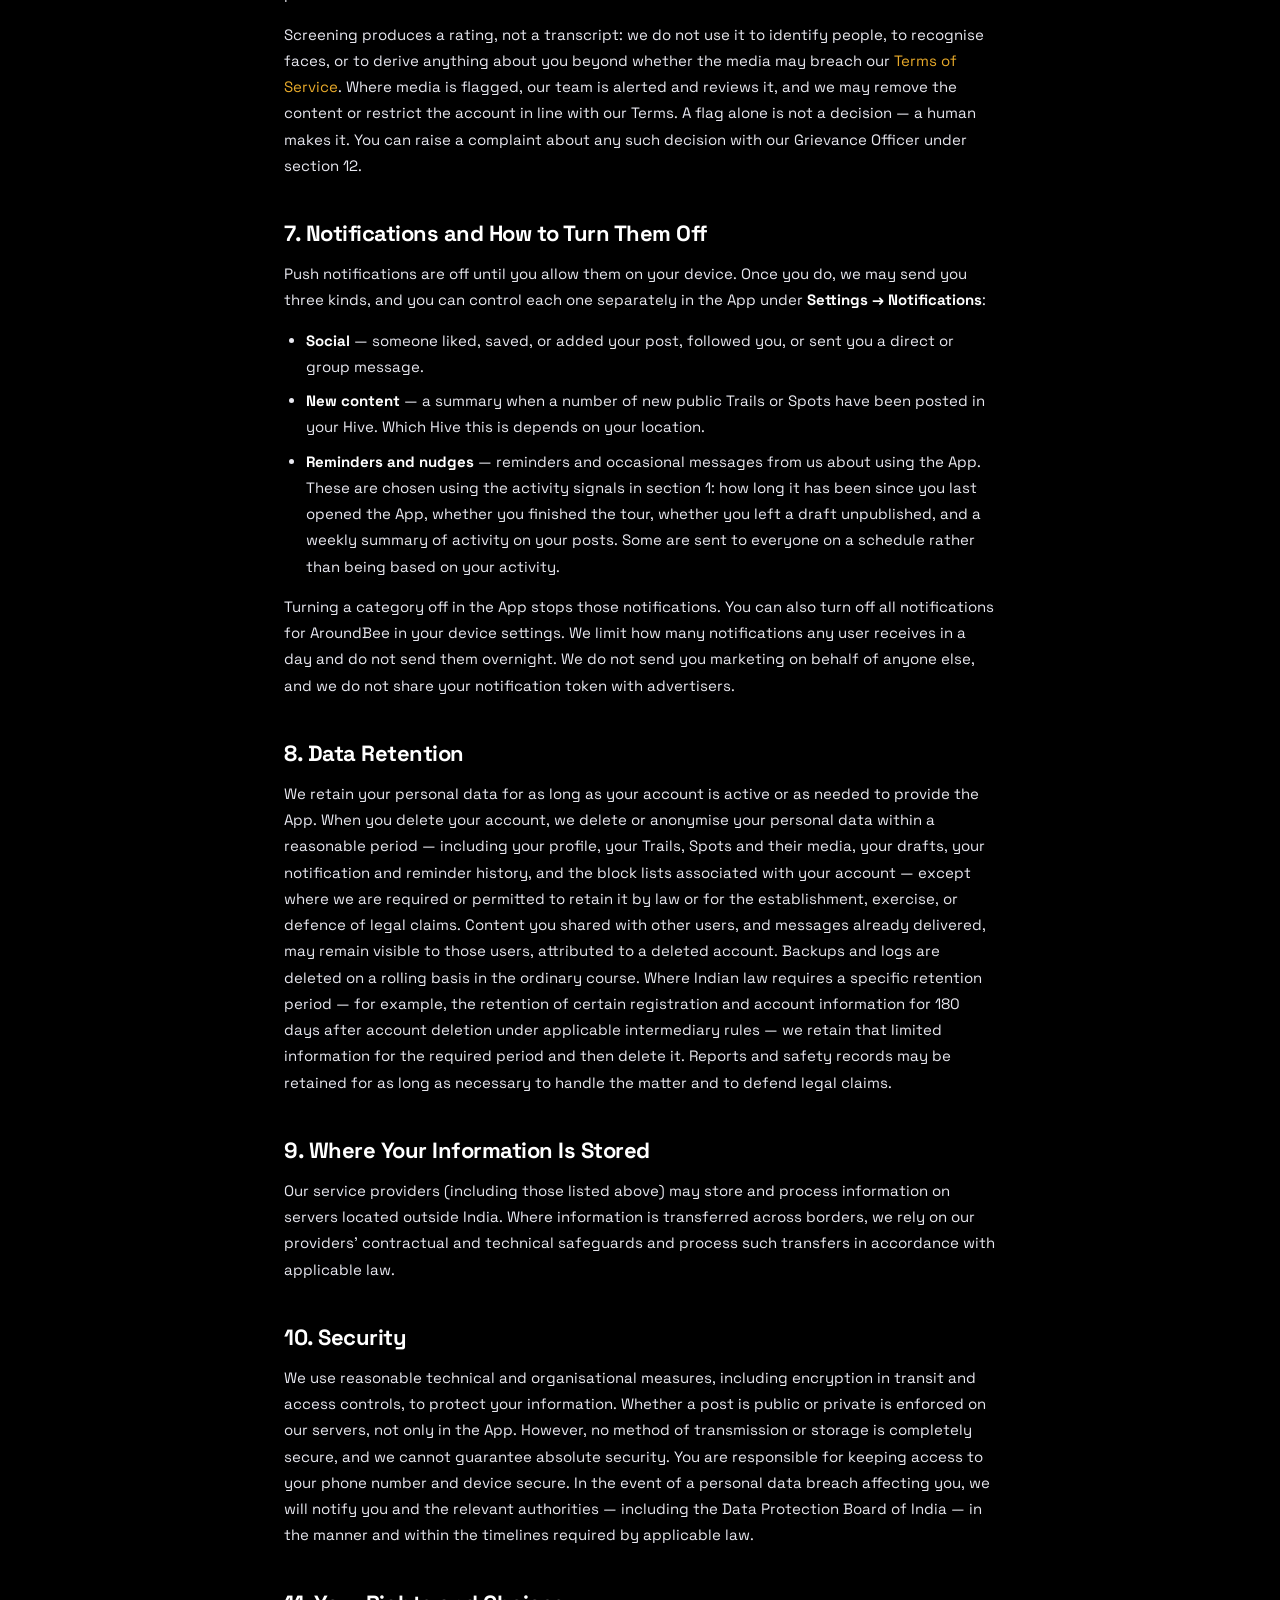
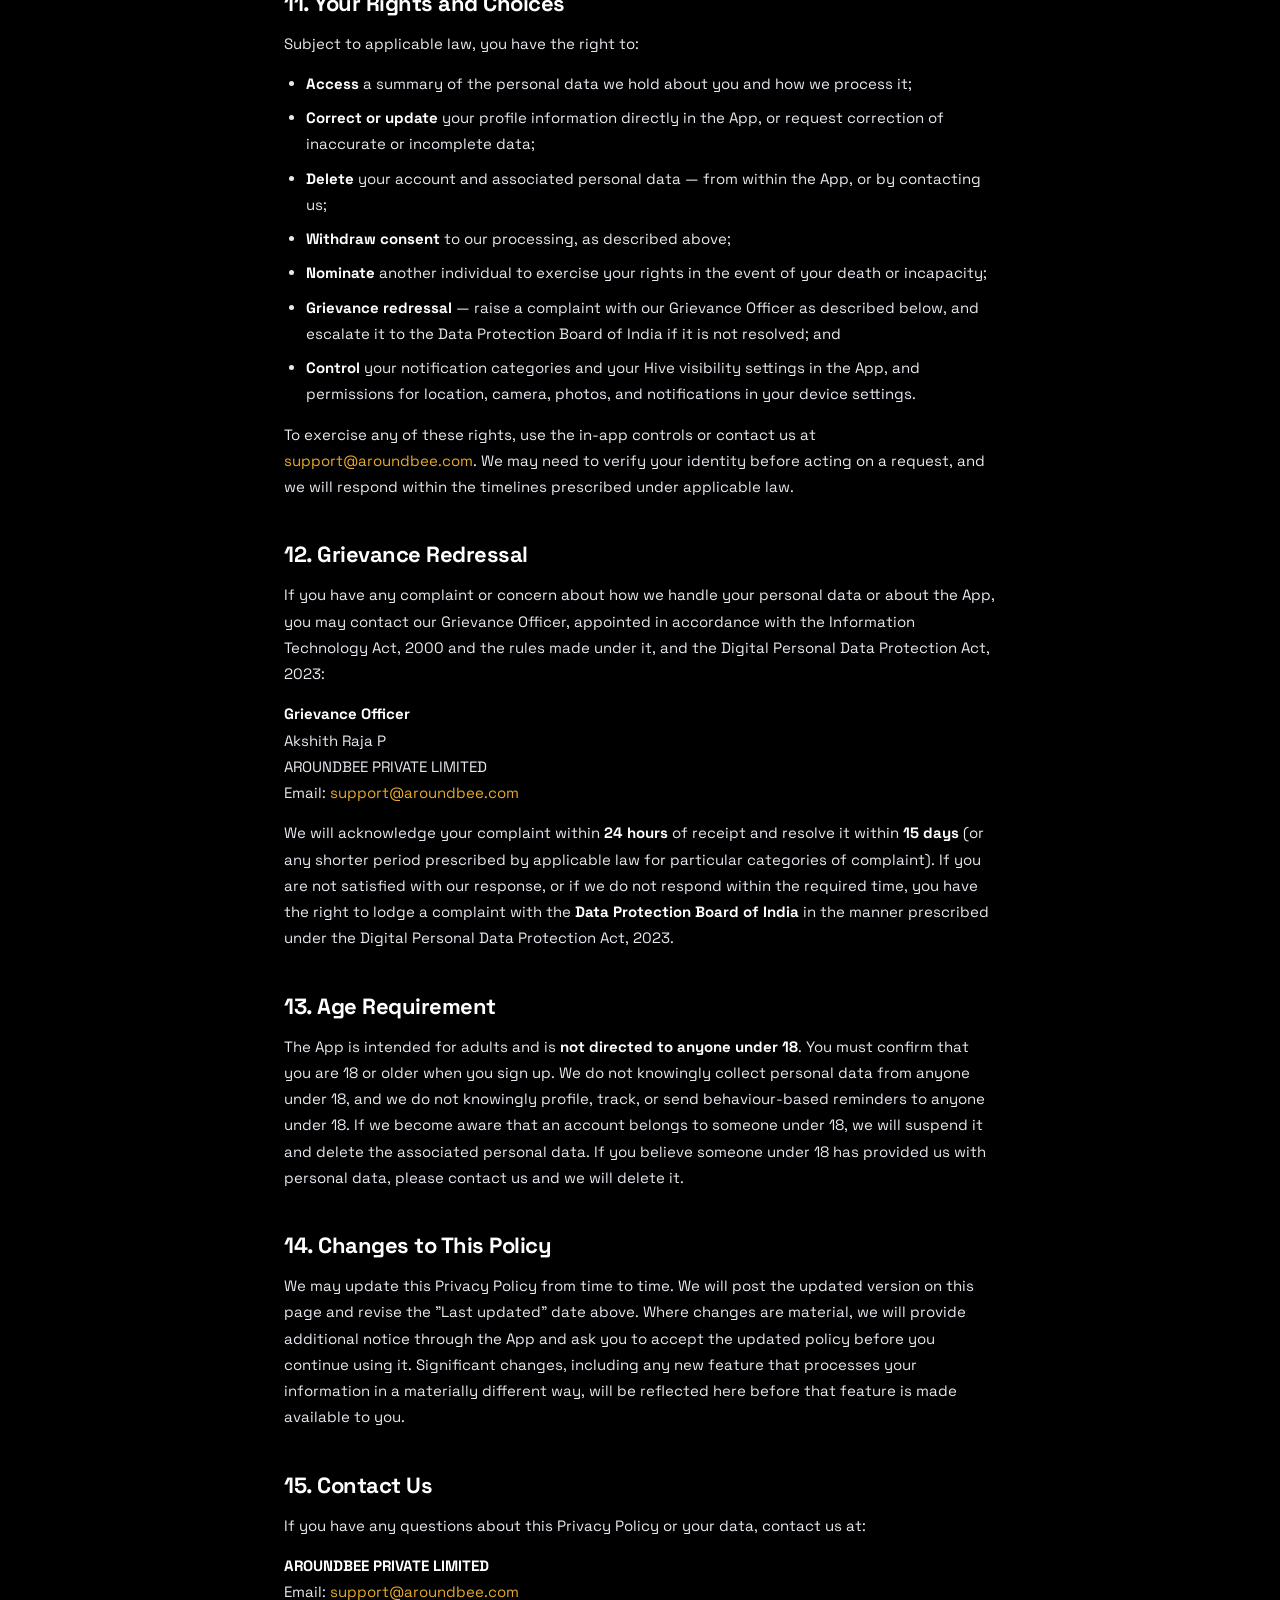
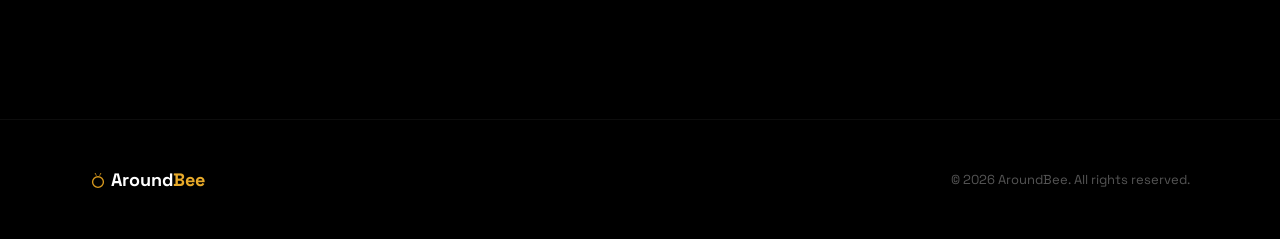
==== commit 6e00a69d: "Sync legal pages: group messaging and interaction analytics Pull the September 5 revision from the a" ====
--- a/privacy.html
+++ b/privacy.html
@@ -66,9 +66,9 @@
 
   <main class="legal">
     <h1>Privacy Policy</h1>
-    <p class="updated">Last updated: August 20, 2026</p>
+    <p class="updated">Last updated: September 5, 2026</p>
 
-    <p class="intro-note">This Privacy Policy describes how we handle your information for the current version of the AroundBee app, which lets you create and share location-based photo and video Trails and Spots, set up a profile, send direct messages, see what has been posted in your local area (your "Hive"), and share a link to a public post outside the App. We will update this policy before introducing features that involve materially different uses of your information. This notice is provided in English; if you would like to receive it in a language specified in the Eighth Schedule to the Constitution of India, write to us at <a href="mailto:support@aroundbee.com">support@aroundbee.com</a>.</p>
+    <p class="intro-note">This Privacy Policy describes how we handle your information for the current version of the AroundBee app, which lets you create and share location-based photo and video Trails and Spots, set up a profile, send direct and group messages, see what has been posted in your local area (your "Hive"), and share a link to a public post outside the App. We will update this policy before introducing features that involve materially different uses of your information. This notice is provided in English; if you would like to receive it in a language specified in the Eighth Schedule to the Constitution of India, write to us at <a href="mailto:support@aroundbee.com">support@aroundbee.com</a>.</p>
 
     <p>AroundBee ("<strong>AroundBee</strong>," "<strong>we</strong>," "<strong>us</strong>," or "<strong>our</strong>") is operated by <strong>AROUNDBEE PRIVATE LIMITED</strong>, a company incorporated in India, which is the data fiduciary responsible for your personal data. This Privacy Policy explains what information we collect, how we use and share it, and the choices and rights you have, when you use the AroundBee mobile application (the "<strong>App</strong>"). We ask for your consent to the processing described in this Privacy Policy through a clear affirmative action when you create your account: the sign-up screen presents this policy and our <a href="terms.html">Terms of Service</a>, and by proceeding you confirm that you are 18 or older and signify your agreement to both. If you do not agree, please do not use the App.</p>
 
@@ -78,9 +78,9 @@
       <li><strong>Profile information</strong> — the name, username, bio, and profile photo you choose to add. Your name and username are indexed so that other users can find you by typing part of them.</li>
       <li><strong>Location data</strong> — with your permission, we collect precise device location in order to (a) tag where each Trail stop or Spot was created, (b) show you relevant nearby Trails and Spots, (c) attribute your public posts to the local area, or <strong>Hive</strong>, they fall in, and (d) decide which area-based notifications are relevant to you. We collect location <strong>only while you are using the App</strong> — never in the background and never when the App is closed. You can enable or disable location access at any time in your device settings; some features may not work without it.</li>
       <li><strong>Photos and videos</strong> — the media you capture or select to add to your Trails or Spots, including the audio recorded as part of a video. We access your camera, microphone, and photo library only when you choose to add media. Uploaded media is automatically screened for unsafe content — see section 6.</li>
-      <li><strong>Messages and user content</strong> — the direct messages you send to other users, and the descriptions, captions, and other content you create in the App.</li>
+      <li><strong>Messages and user content</strong> — the direct and group messages you send to other users, and the descriptions, captions, and other content you create in the App.</li>
       <li><strong>Details you record about a place</strong> — where you choose to add them, the date and time of a visit, the category or tags you pick, and <strong>amounts you record having spent</strong> at a stop or Spot (including travel costs between stops). We use these to display your post and to build your own Hive totals. We do not connect to your bank, card, or any payment account, and we never see your actual transactions — these figures are only what you type in.</li>
-      <li><strong>Usage and analytics data</strong> — we use PostHog to understand how the App is used so we can improve it. We log specific events — such as opening the App, sign-in steps (for example, an OTP being requested or verified), creating, publishing, sharing, or recreating a Trail or Spot, and whether a notification was sent to you, suppressed, or opened — along with basic details about those actions. Some of these events are recorded by our servers rather than by the App. They are associated with your account identifier. <strong>We do not use PostHog to record your screen or to capture session replays.</strong></li>
+      <li><strong>Usage and analytics data</strong> — we use PostHog to understand how the App is used so we can improve it. We log specific events — such as opening the App, sign-in steps (for example, an OTP being requested or verified), creating, publishing, sharing, or recreating a Trail or Spot, how you interact with content (for example viewing, liking, or saving a post, opening a place in Maps, or changing the area you are browsing), and whether a notification was sent to you, suppressed, or opened — along with basic details about those actions. Some of these events are recorded by our servers rather than by the App. They are associated with your account identifier. <strong>We do not use PostHog to record your screen or to capture session replays.</strong></li>
       <li><strong>Activity signals used for reminders</strong> — when you last opened the App, whether you have completed the in-app tour, whether you have a saved but unpublished draft, and a record of which reminders we have already sent you and when. We use these only to decide whether and when to send you a reminder, and to keep from over-sending. See section 7.</li>
       <li><strong>Device and log data</strong> — technical information such as device model, operating-system version, app version, language, approximate network information, and diagnostic data, which help us keep the App secure and working.</li>
       <li><strong>Crash reports and crash diagnostics</strong> — when the App crashes or hits a serious error, we send a report to Sentry so we can fix it. <strong>To make a crash reproducible, that report includes a screenshot of the App screen as it was at the moment of the crash, together with a description of the on-screen layout.</strong> This means the report can contain whatever was visible to you at that moment — which may include a message thread, a private post, or your own profile details. These reports are generated only by a crash or error, never on a schedule and never while the App is working normally; they are visible only to our engineers, are used only to diagnose and fix the problem, and are deleted on a rolling basis. We do not record your screen at any other time.</li>
@@ -108,9 +108,9 @@
     <h2>4. How We Share Information</h2>
     <p>We do <strong>not</strong> sell your personal data. We share information only in these circumstances:</p>
     <ul>
-      <li><strong>With other users</strong>, when you choose to — for example, your profile and public Trails and Spots are visible to other users, and direct messages are delivered to the people you send them to. Posts you mark private are visible only to you and to anyone you have specifically given access. If you block a user, you and that user will no longer see each other's content or be able to message each other.</li>
+      <li><strong>With other users</strong>, when you choose to — for example, your profile and public Trails and Spots are visible to other users, and direct and group messages are delivered to the people you send them to. Posts you mark private are visible only to you and to anyone you have specifically given access. If you block a user, you and that user will no longer see each other's content or be able to message each other.</li>
       <li><strong>In your local Hive</strong> — your <strong>public</strong> Trails and Spots are counted towards, and shown in, the Hive for the area they were created in, alongside your name or username. Posts you mark private are never shown in a public Hive and never counted towards it. Your own private Hive view, which does include your private posts, is visible only to you.</li>
-      <li><strong>Through a link you share</strong> — when you share a public Trail or Spot, we create a web page for it at a link.aroundbee.com address. <strong>Anyone who has that link can open that page without installing the App or signing in</strong>, and it shows the post's title, description, cover image, place, date and any amount you recorded. We ask search engines not to index these pages, but we cannot guarantee that a link you have circulated stays private. Private posts have no such page: a link to one shows only a generic AroundBee card and reveals nothing about the post. You can delete a post at any time, which takes its page down.</li>
+      <li><strong>Through a link you share</strong> — when you share a public Trail or Spot, we create a web page for it at a link.aroundbee.com address. <strong>Anyone who has that link can open that page without installing the App or signing in</strong>, and it shows the post's title, description, cover image, place, date, your name or username, and any amount you recorded. We ask search engines not to index these pages, but we cannot guarantee that a link you have circulated stays private. Private posts have no such page: a link to one shows only a generic AroundBee card and reveals nothing about the post. You can delete a post at any time, which takes its page down.</li>
       <li><strong>With service providers (data processors) who process information on our behalf</strong>, under contractual confidentiality and security obligations — see the list below.</li>
       <li><strong>For legal and safety reasons</strong> — where we believe in good faith that disclosure is necessary to comply with applicable law, regulation, legal process, or governmental request, or to protect the rights, property, or safety of AroundBee, our users, or the public.</li>
       <li><strong>In a business transfer</strong> — in connection with a merger, acquisition, financing, reorganisation, or sale of assets, your information may be transferred as part of that transaction, subject to this Privacy Policy.</li>
@@ -135,7 +135,7 @@
     <h2>7. Notifications and How to Turn Them Off</h2>
     <p>Push notifications are off until you allow them on your device. Once you do, we may send you three kinds, and you can control each one separately in the App under <strong>Settings → Notifications</strong>:</p>
     <ul>
-      <li><strong>Social</strong> — someone liked, saved, or added your post, followed you, or sent you a direct message.</li>
+      <li><strong>Social</strong> — someone liked, saved, or added your post, followed you, or sent you a direct or group message.</li>
       <li><strong>New content</strong> — a summary when a number of new public Trails or Spots have been posted in your Hive. Which Hive this is depends on your location.</li>
       <li><strong>Reminders and nudges</strong> — reminders and occasional messages from us about using the App. These are chosen using the activity signals in section 1: how long it has been since you last opened the App, whether you finished the tour, whether you left a draft unpublished, and a weekly summary of activity on your posts. Some are sent to everyone on a schedule rather than being based on your activity.</li>
     </ul>
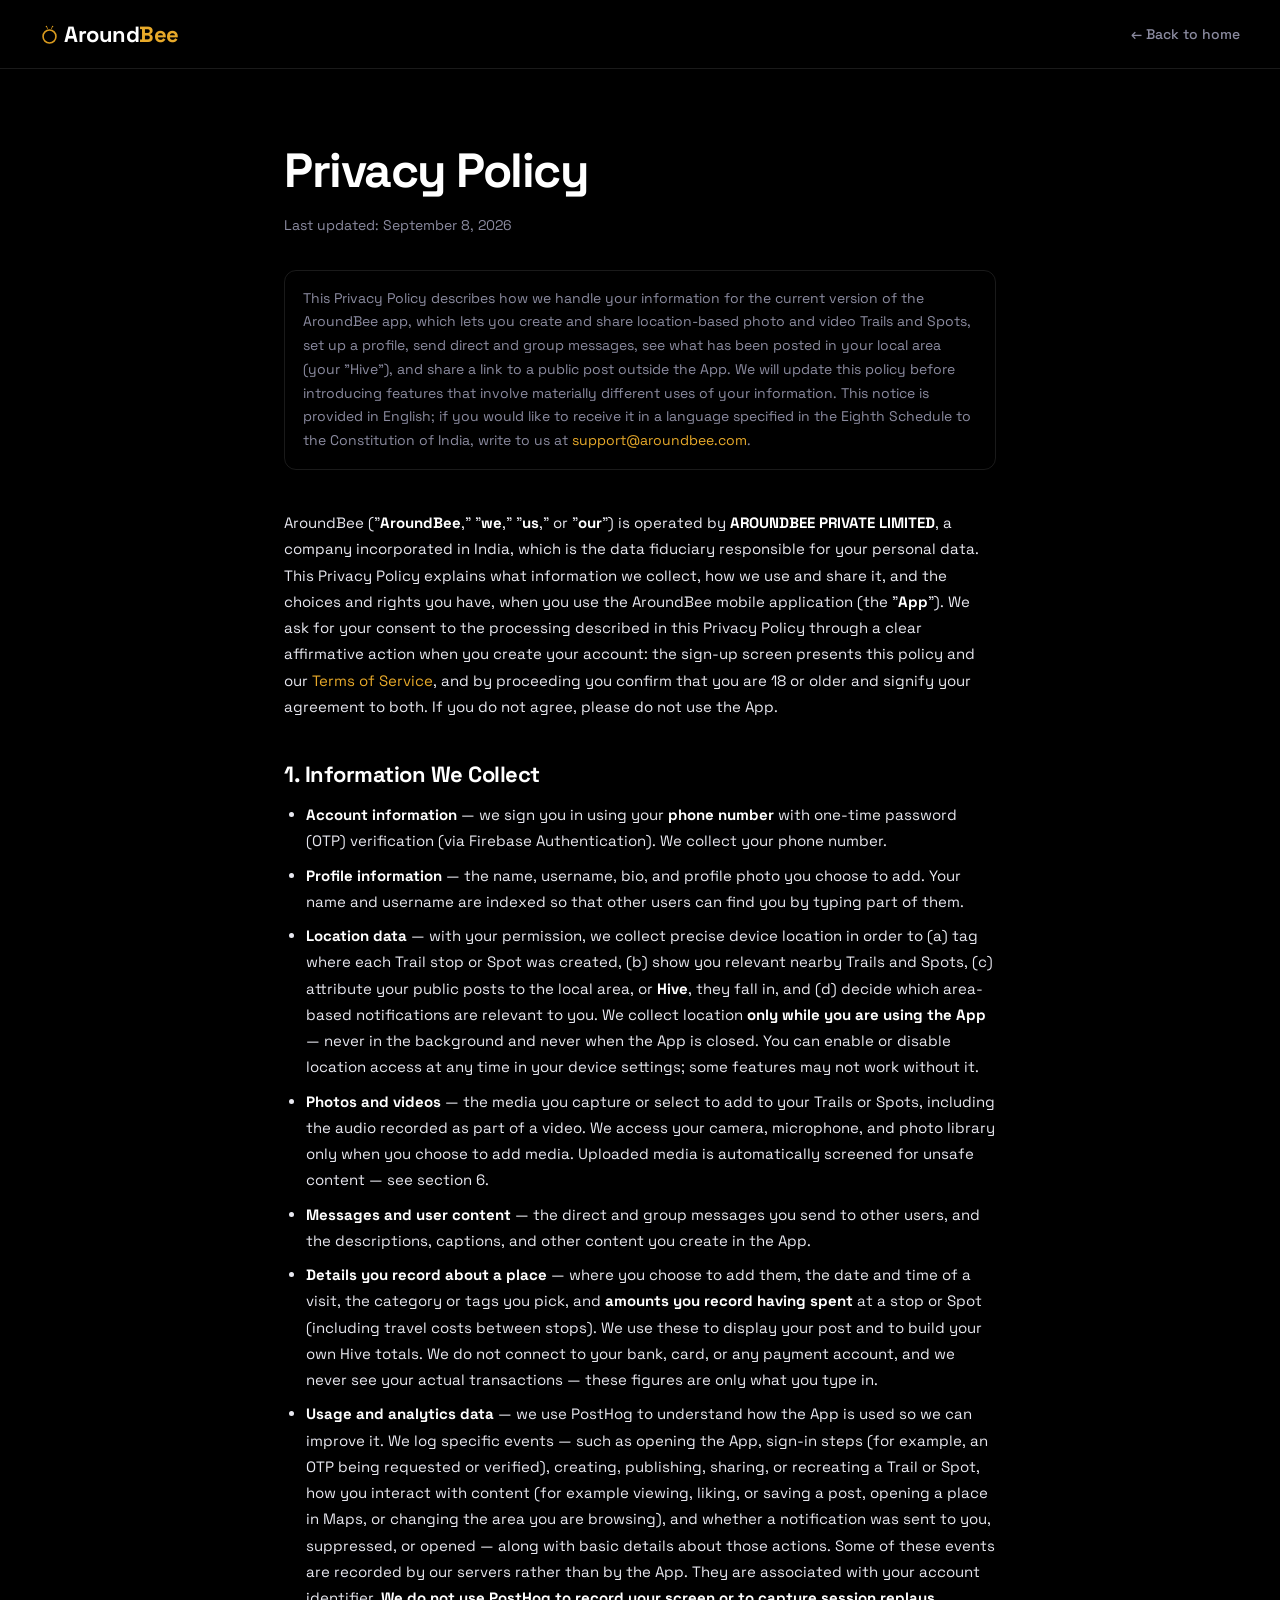
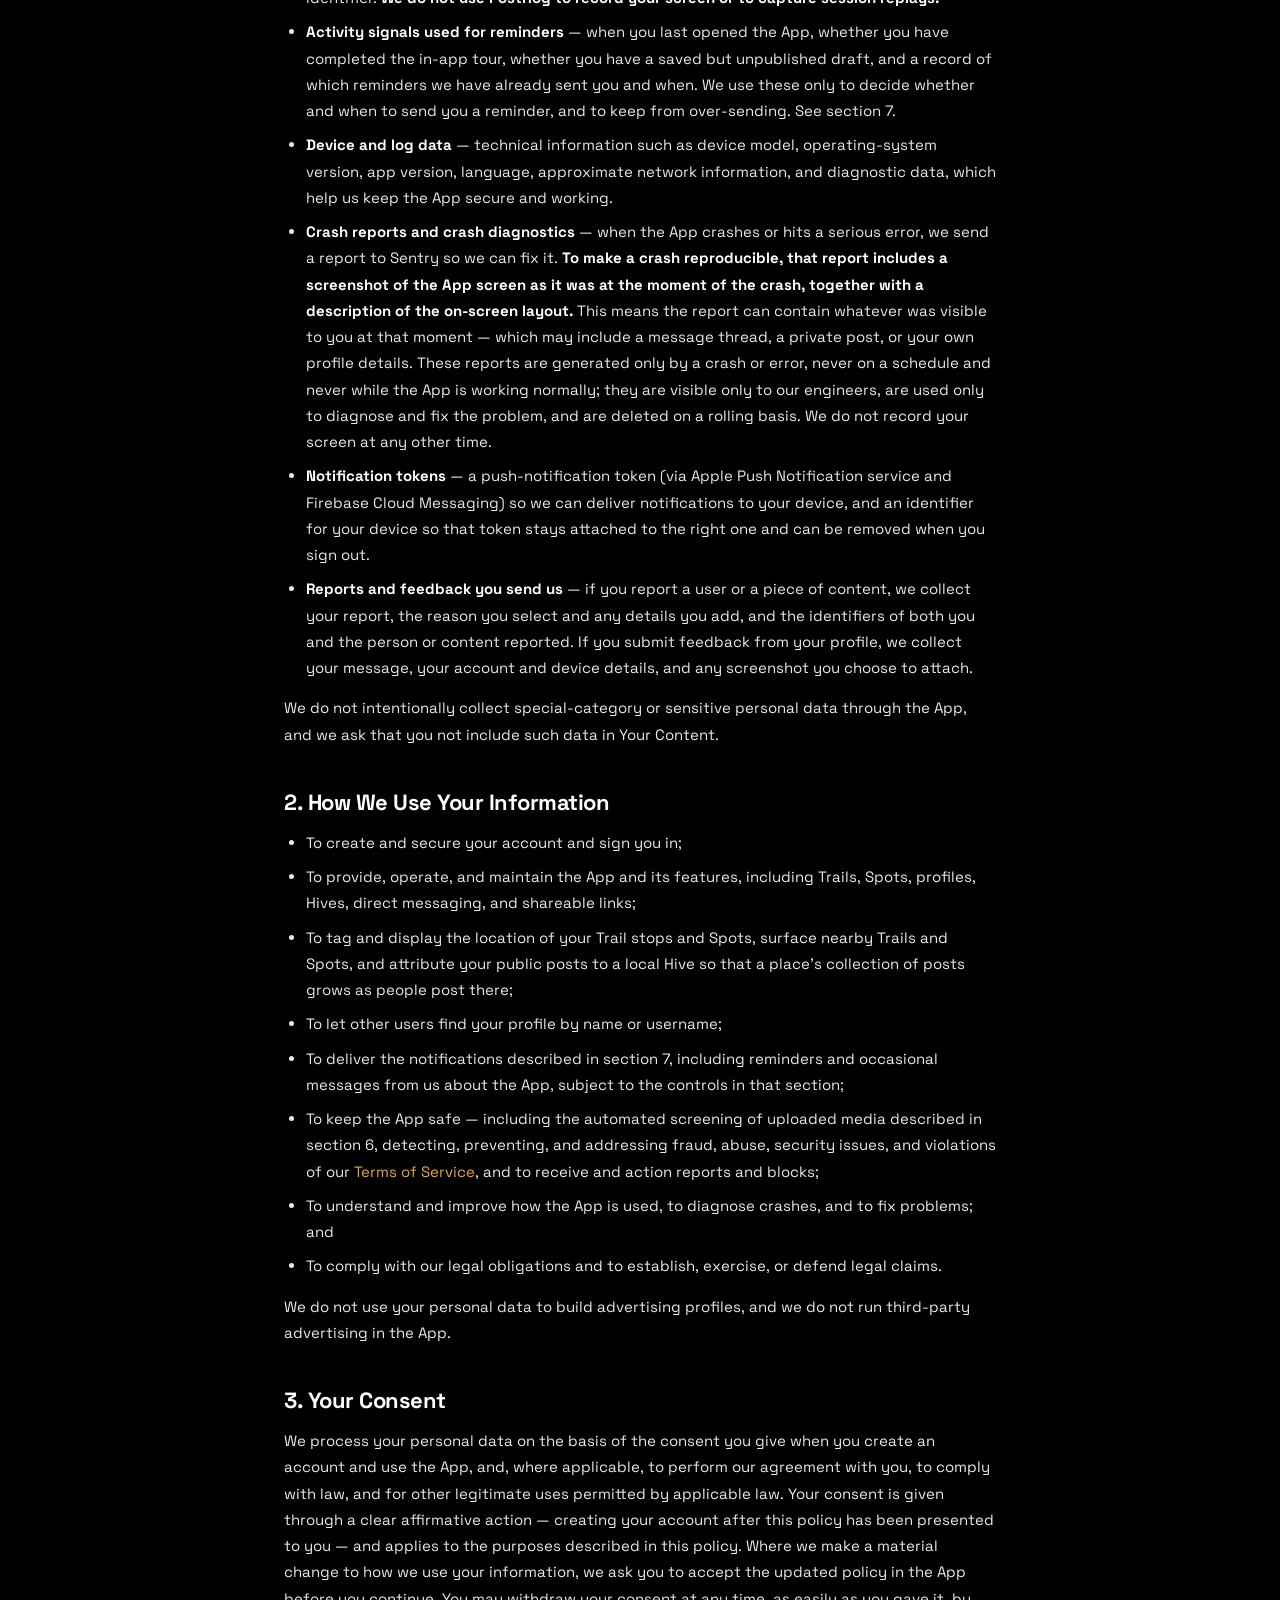
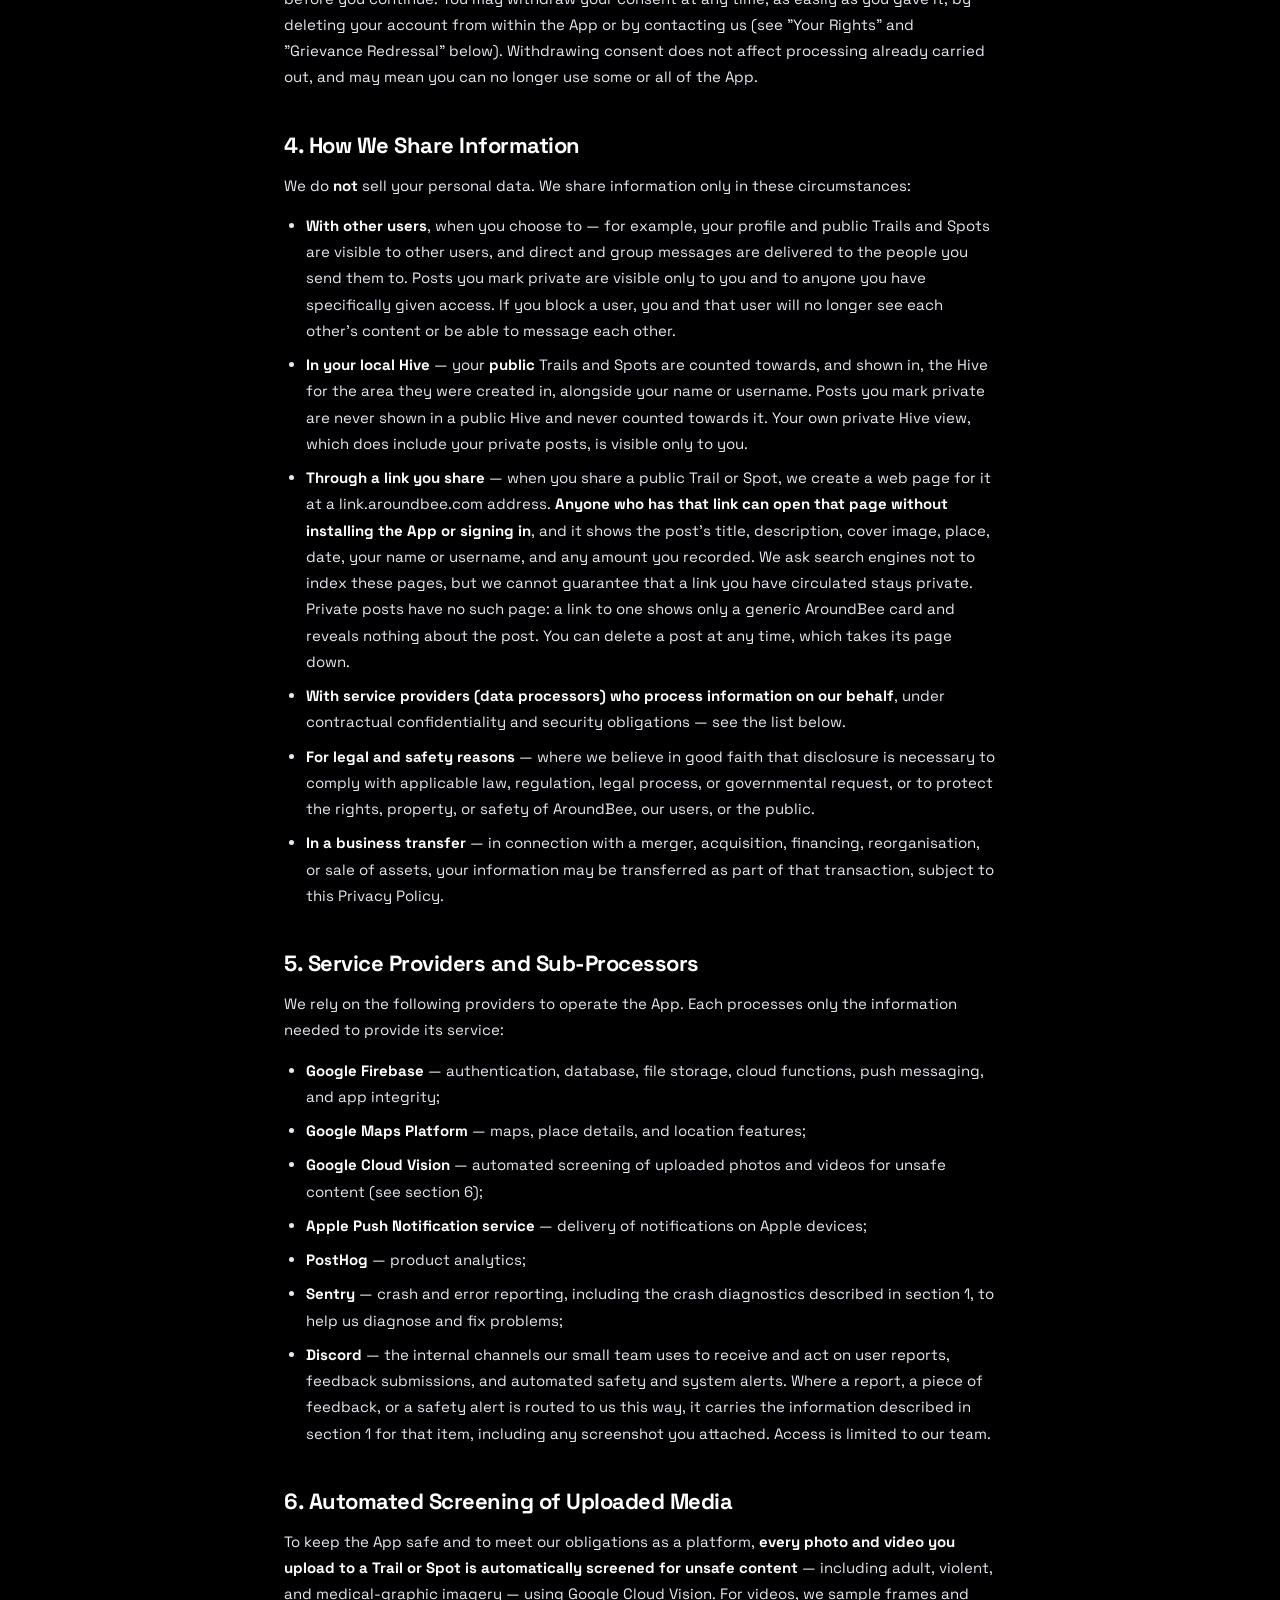
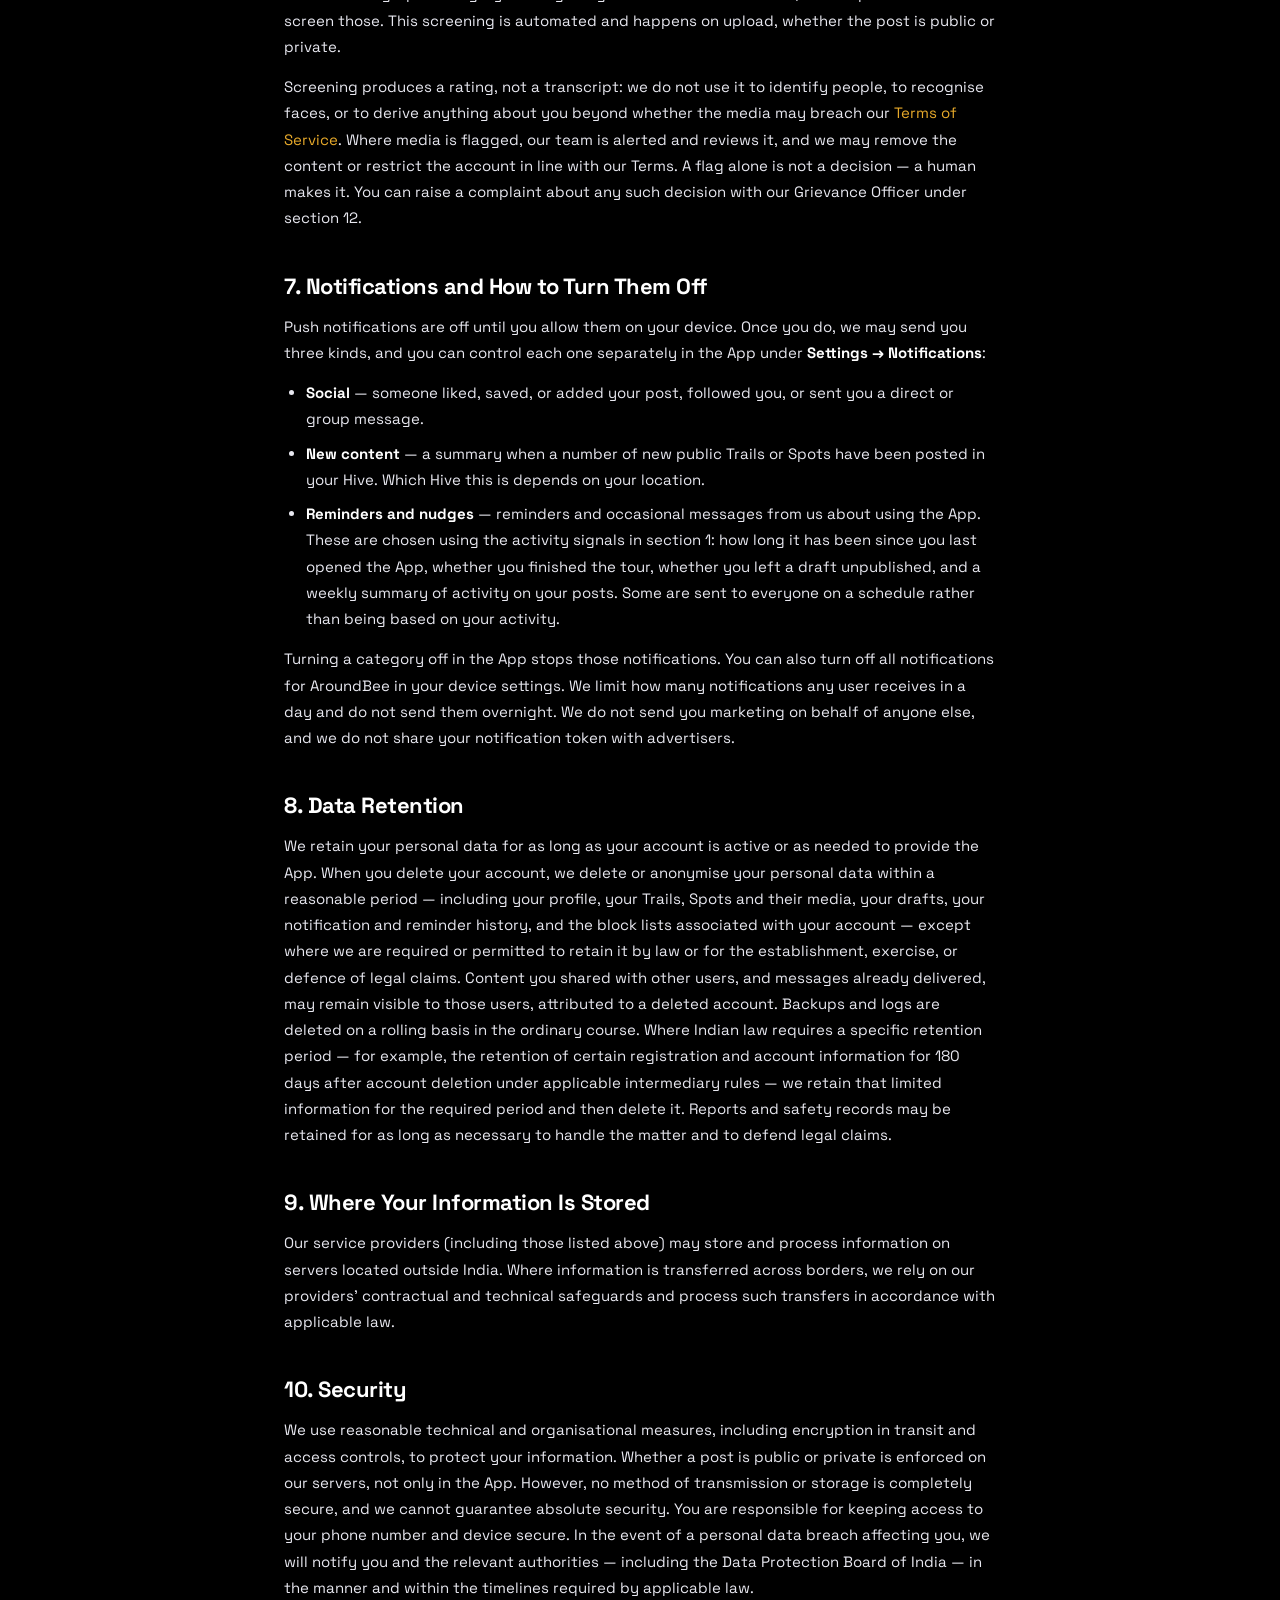
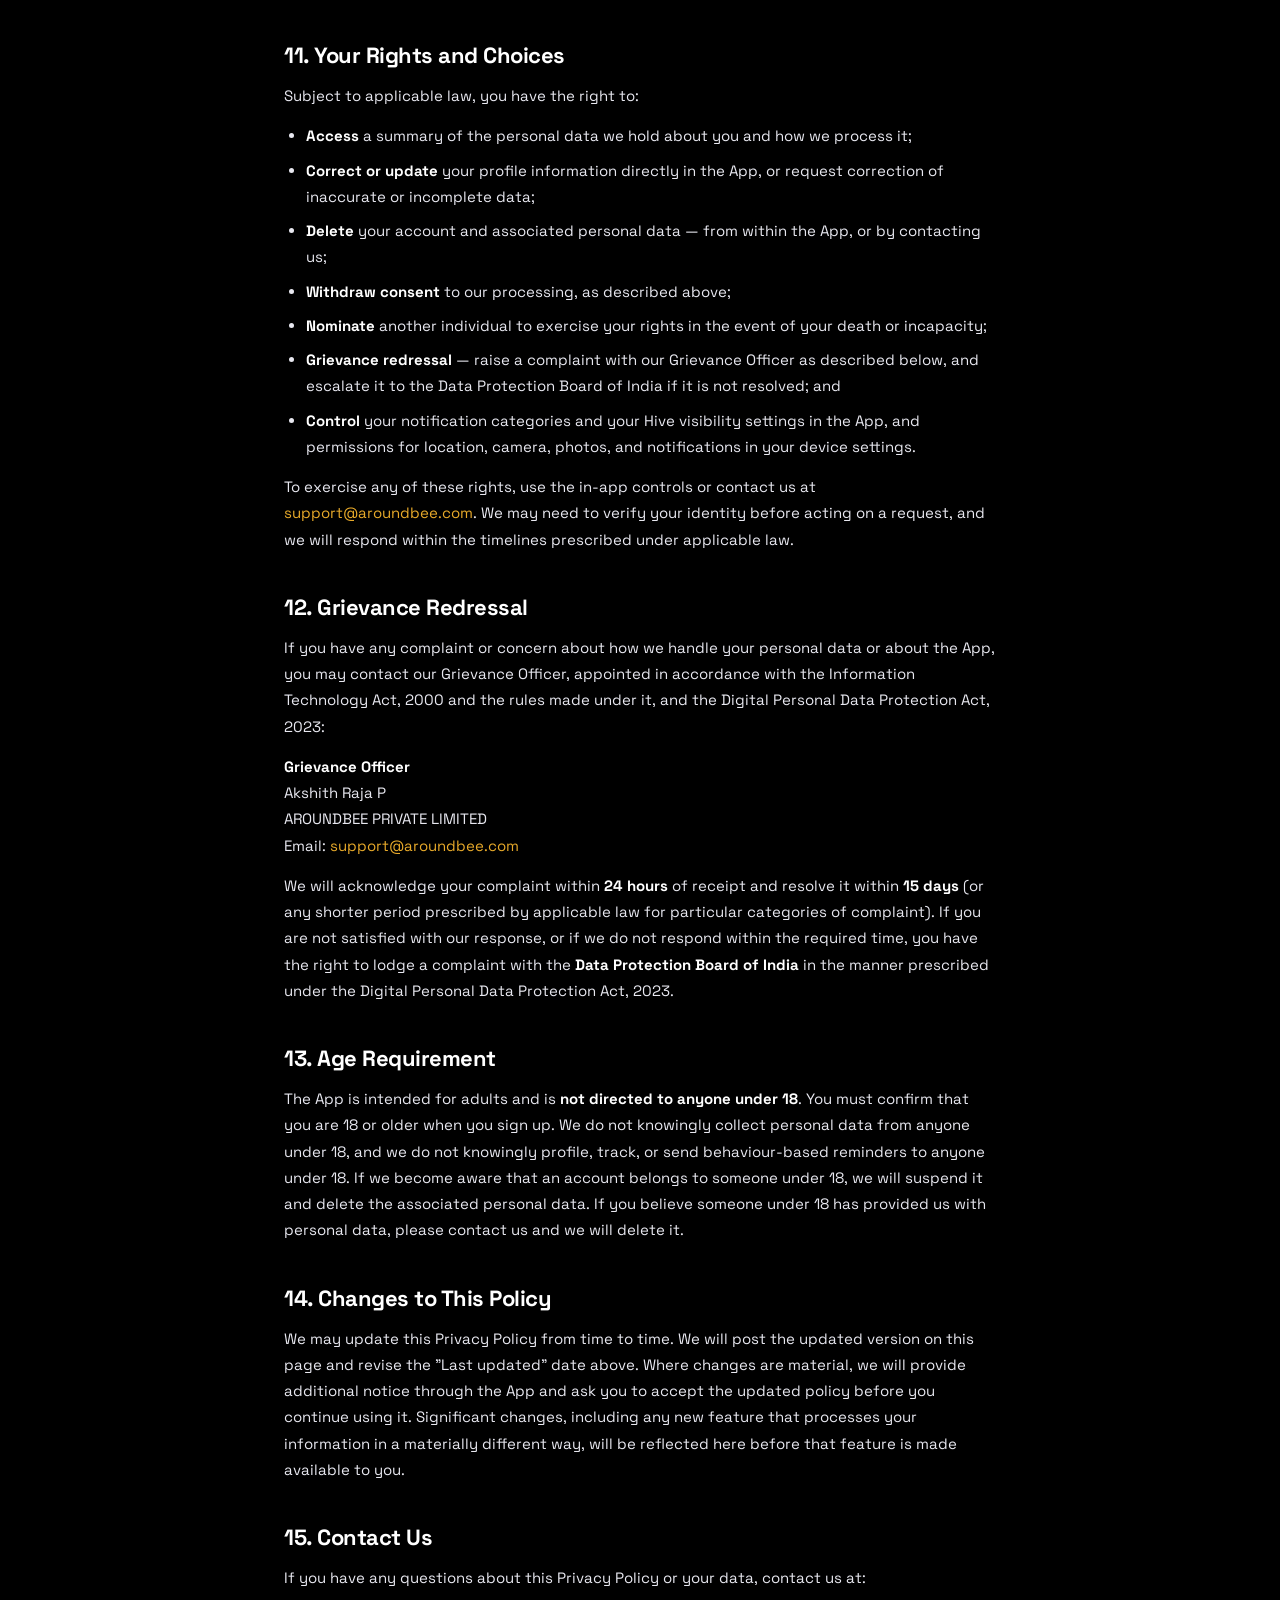
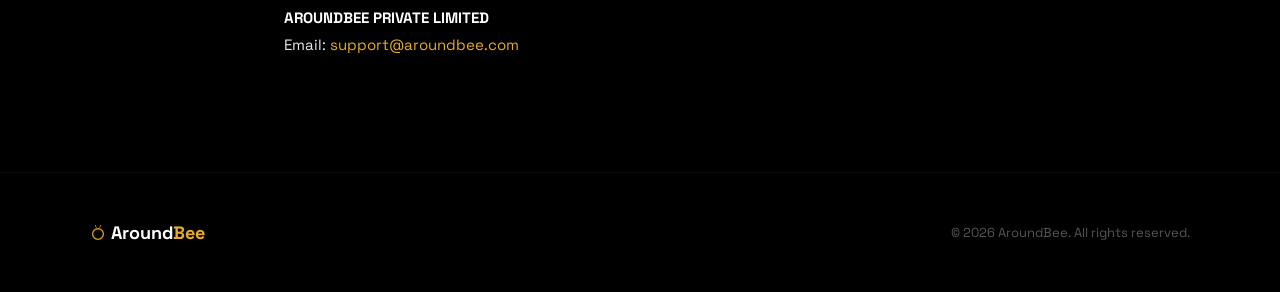
==== commit fd16d2b2: "Privacy Policy: disclose device identifier for notification tokens Note that we store an identifier " ====
--- a/privacy.html
+++ b/privacy.html
@@ -66,7 +66,7 @@
 
   <main class="legal">
     <h1>Privacy Policy</h1>
-    <p class="updated">Last updated: September 5, 2026</p>
+    <p class="updated">Last updated: September 8, 2026</p>
 
     <p class="intro-note">This Privacy Policy describes how we handle your information for the current version of the AroundBee app, which lets you create and share location-based photo and video Trails and Spots, set up a profile, send direct and group messages, see what has been posted in your local area (your "Hive"), and share a link to a public post outside the App. We will update this policy before introducing features that involve materially different uses of your information. This notice is provided in English; if you would like to receive it in a language specified in the Eighth Schedule to the Constitution of India, write to us at <a href="mailto:support@aroundbee.com">support@aroundbee.com</a>.</p>
 
@@ -84,7 +84,7 @@
       <li><strong>Activity signals used for reminders</strong> — when you last opened the App, whether you have completed the in-app tour, whether you have a saved but unpublished draft, and a record of which reminders we have already sent you and when. We use these only to decide whether and when to send you a reminder, and to keep from over-sending. See section 7.</li>
       <li><strong>Device and log data</strong> — technical information such as device model, operating-system version, app version, language, approximate network information, and diagnostic data, which help us keep the App secure and working.</li>
       <li><strong>Crash reports and crash diagnostics</strong> — when the App crashes or hits a serious error, we send a report to Sentry so we can fix it. <strong>To make a crash reproducible, that report includes a screenshot of the App screen as it was at the moment of the crash, together with a description of the on-screen layout.</strong> This means the report can contain whatever was visible to you at that moment — which may include a message thread, a private post, or your own profile details. These reports are generated only by a crash or error, never on a schedule and never while the App is working normally; they are visible only to our engineers, are used only to diagnose and fix the problem, and are deleted on a rolling basis. We do not record your screen at any other time.</li>
-      <li><strong>Notification tokens</strong> — a push-notification token (via Apple Push Notification service and Firebase Cloud Messaging) so we can deliver notifications to your device.</li>
+      <li><strong>Notification tokens</strong> — a push-notification token (via Apple Push Notification service and Firebase Cloud Messaging) so we can deliver notifications to your device, and an identifier for your device so that token stays attached to the right one and can be removed when you sign out.</li>
       <li><strong>Reports and feedback you send us</strong> — if you report a user or a piece of content, we collect your report, the reason you select and any details you add, and the identifiers of both you and the person or content reported. If you submit feedback from your profile, we collect your message, your account and device details, and any screenshot you choose to attach.</li>
     </ul>
     <p>We do not intentionally collect special-category or sensitive personal data through the App, and we ask that you not include such data in Your Content.</p>
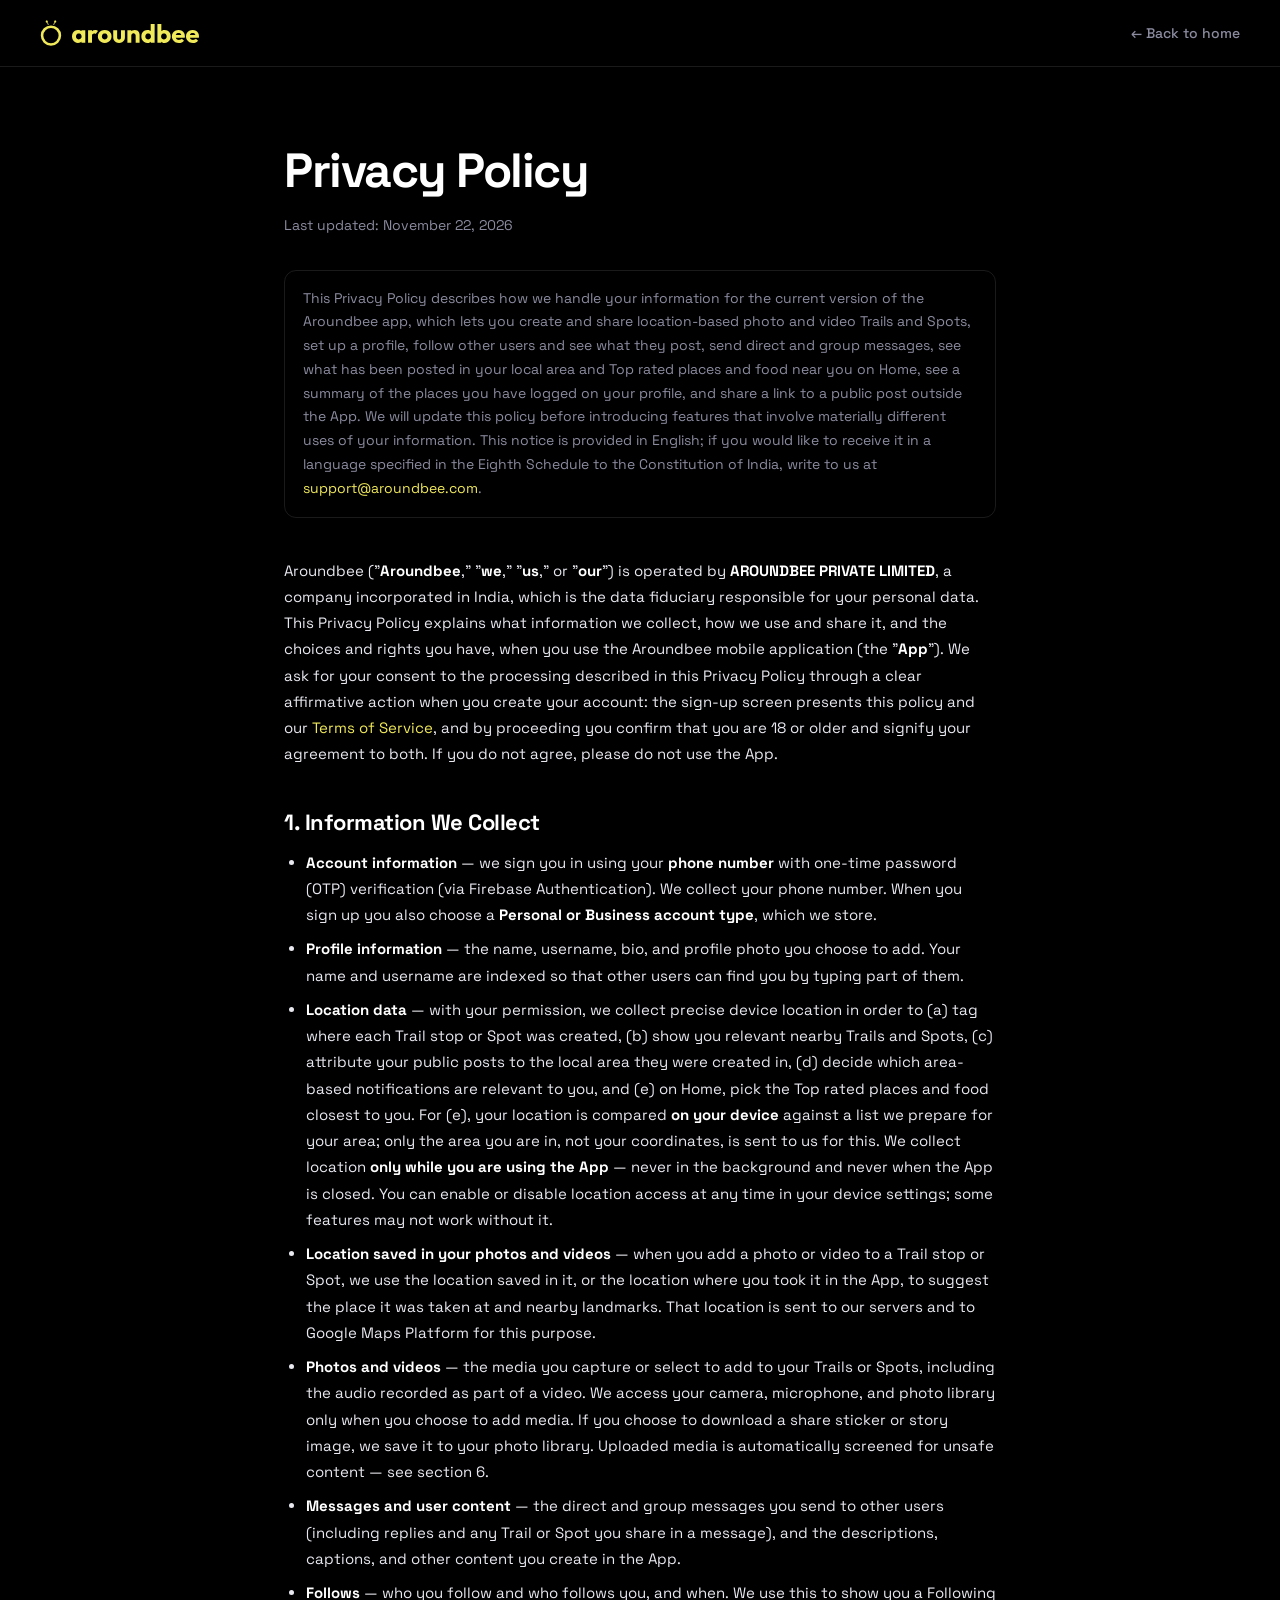
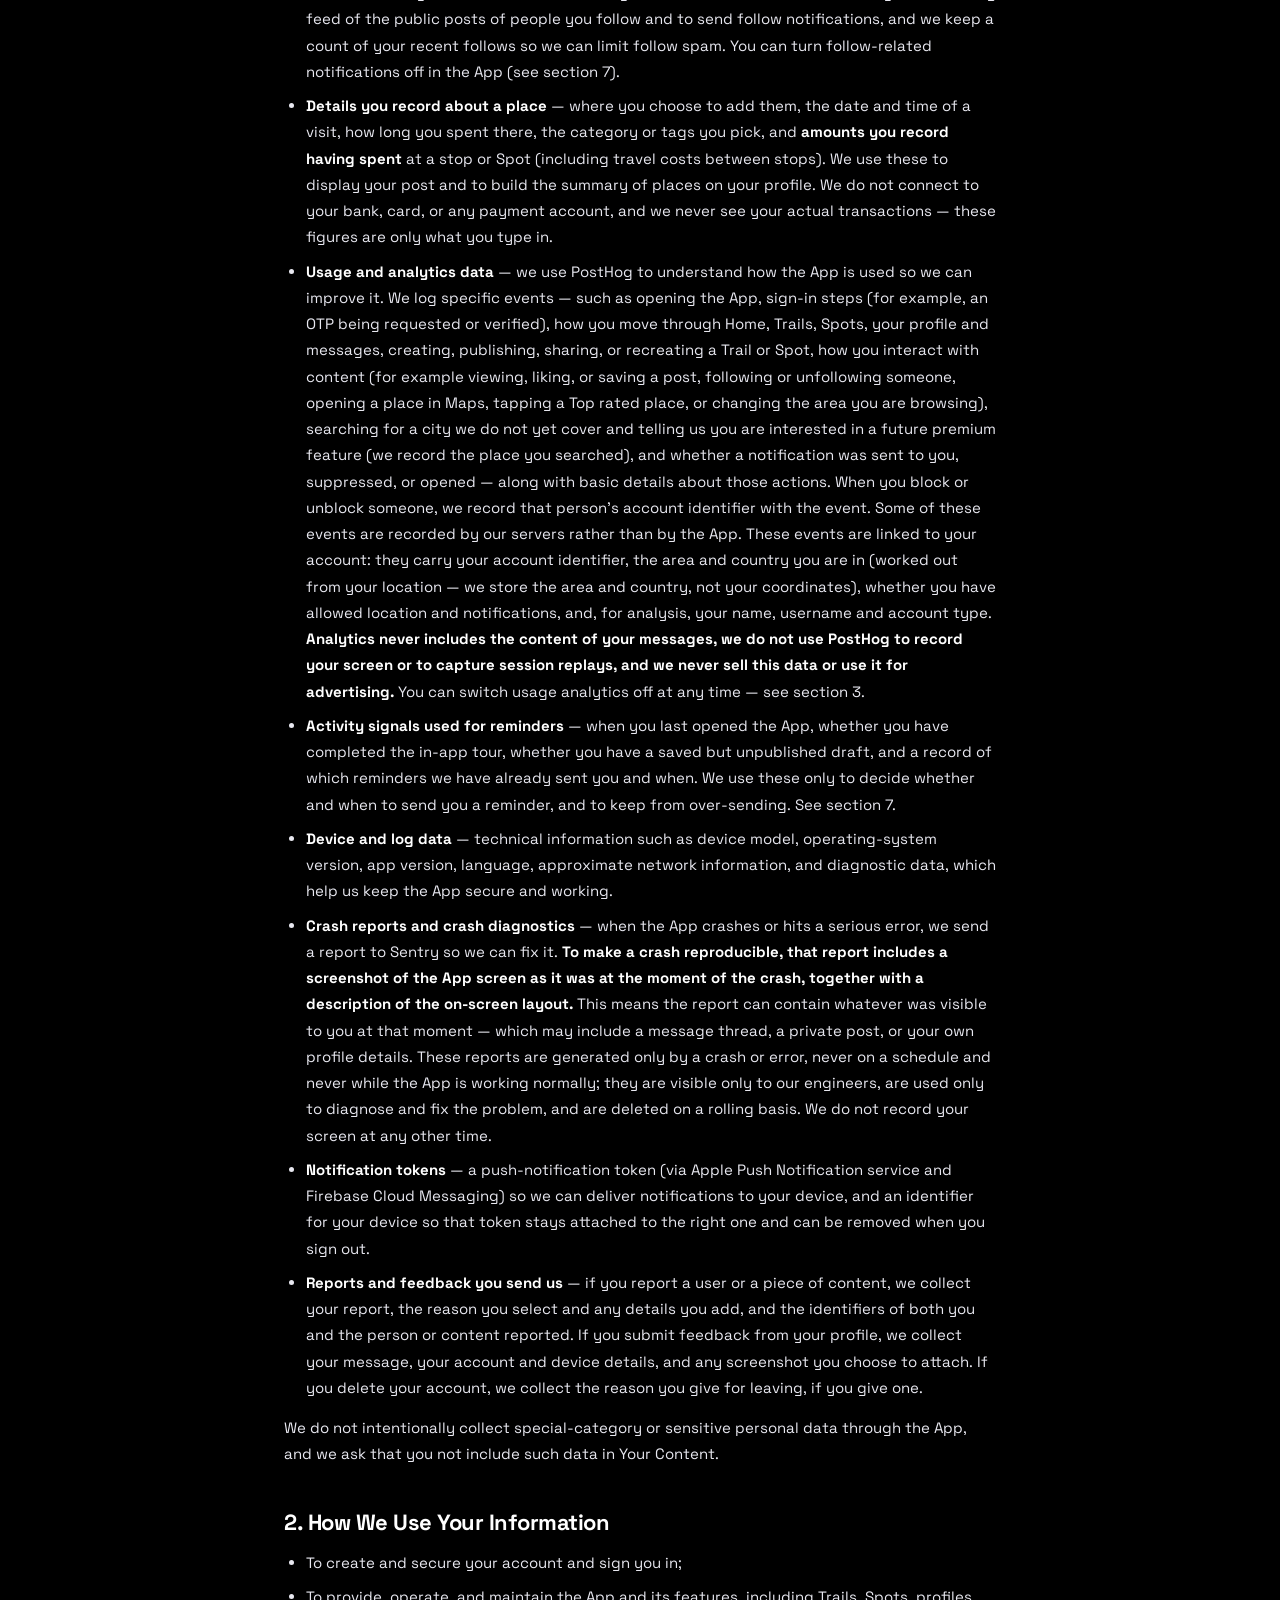
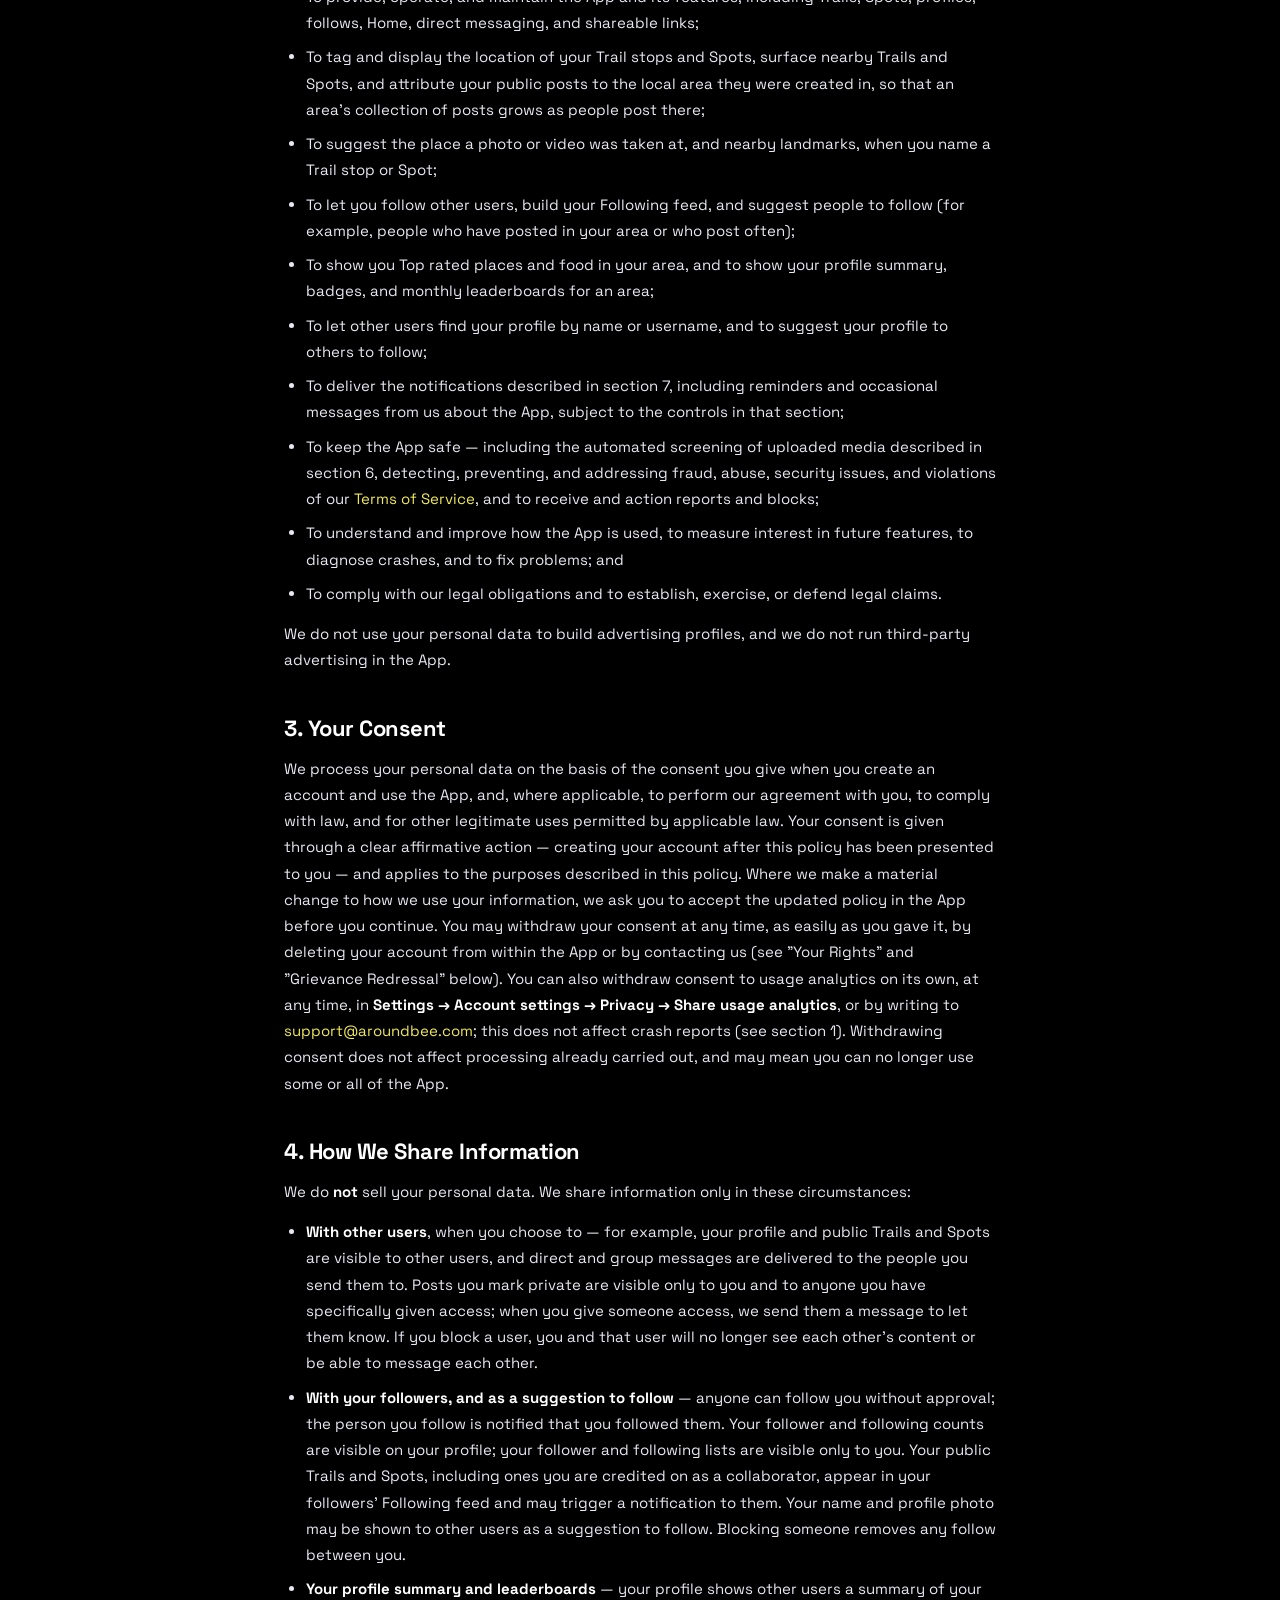
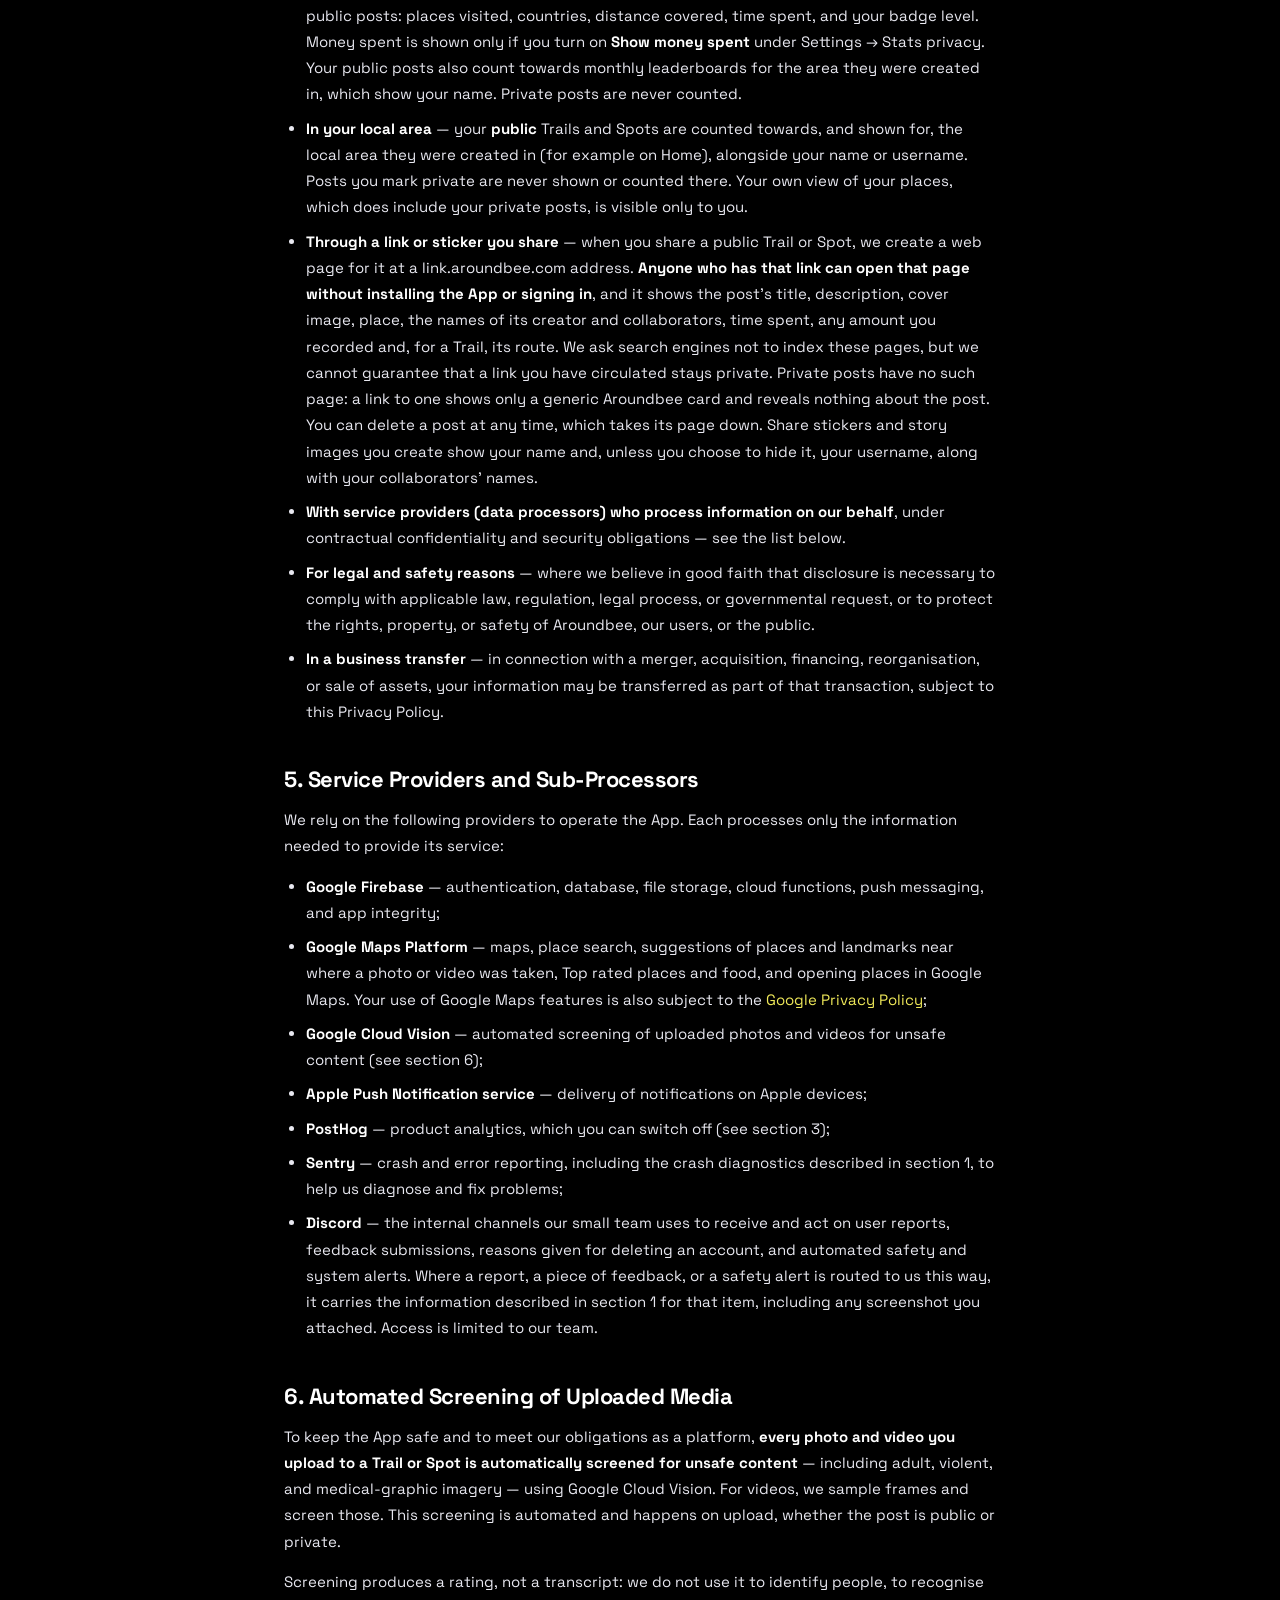
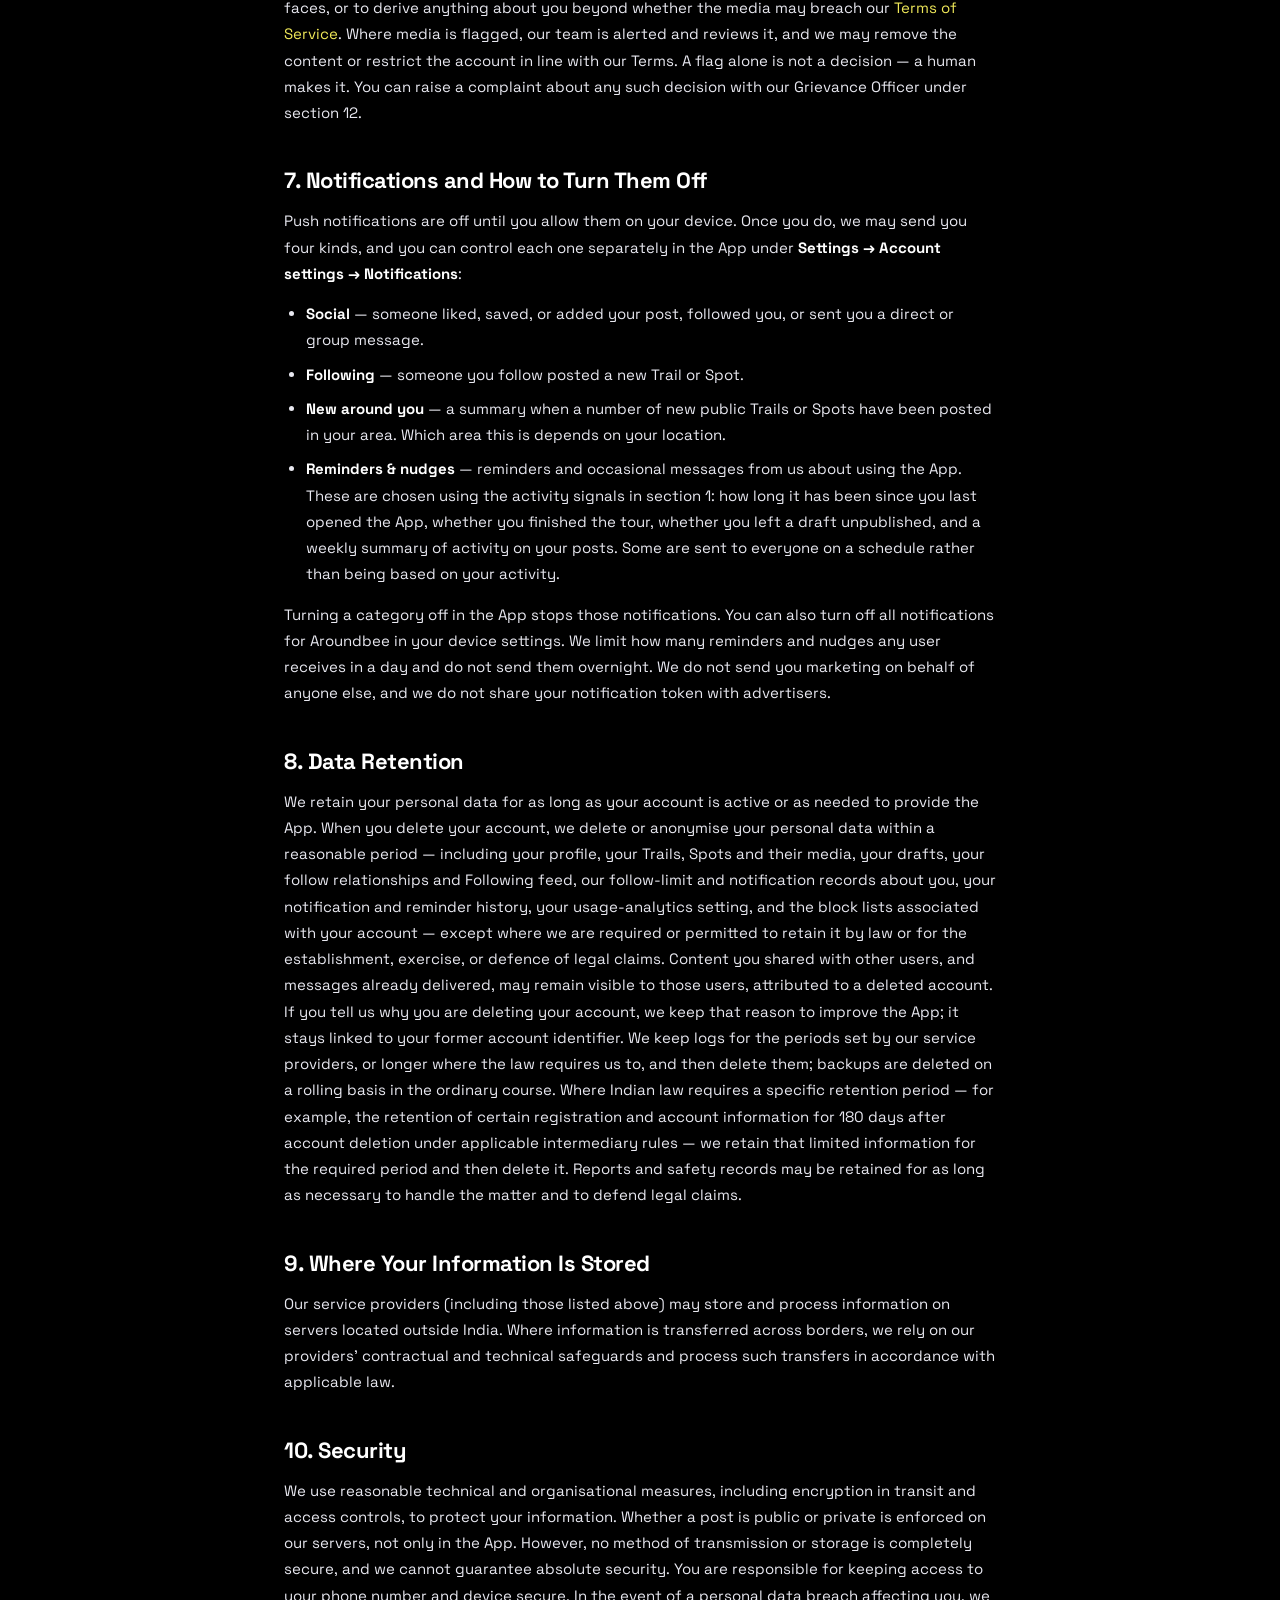
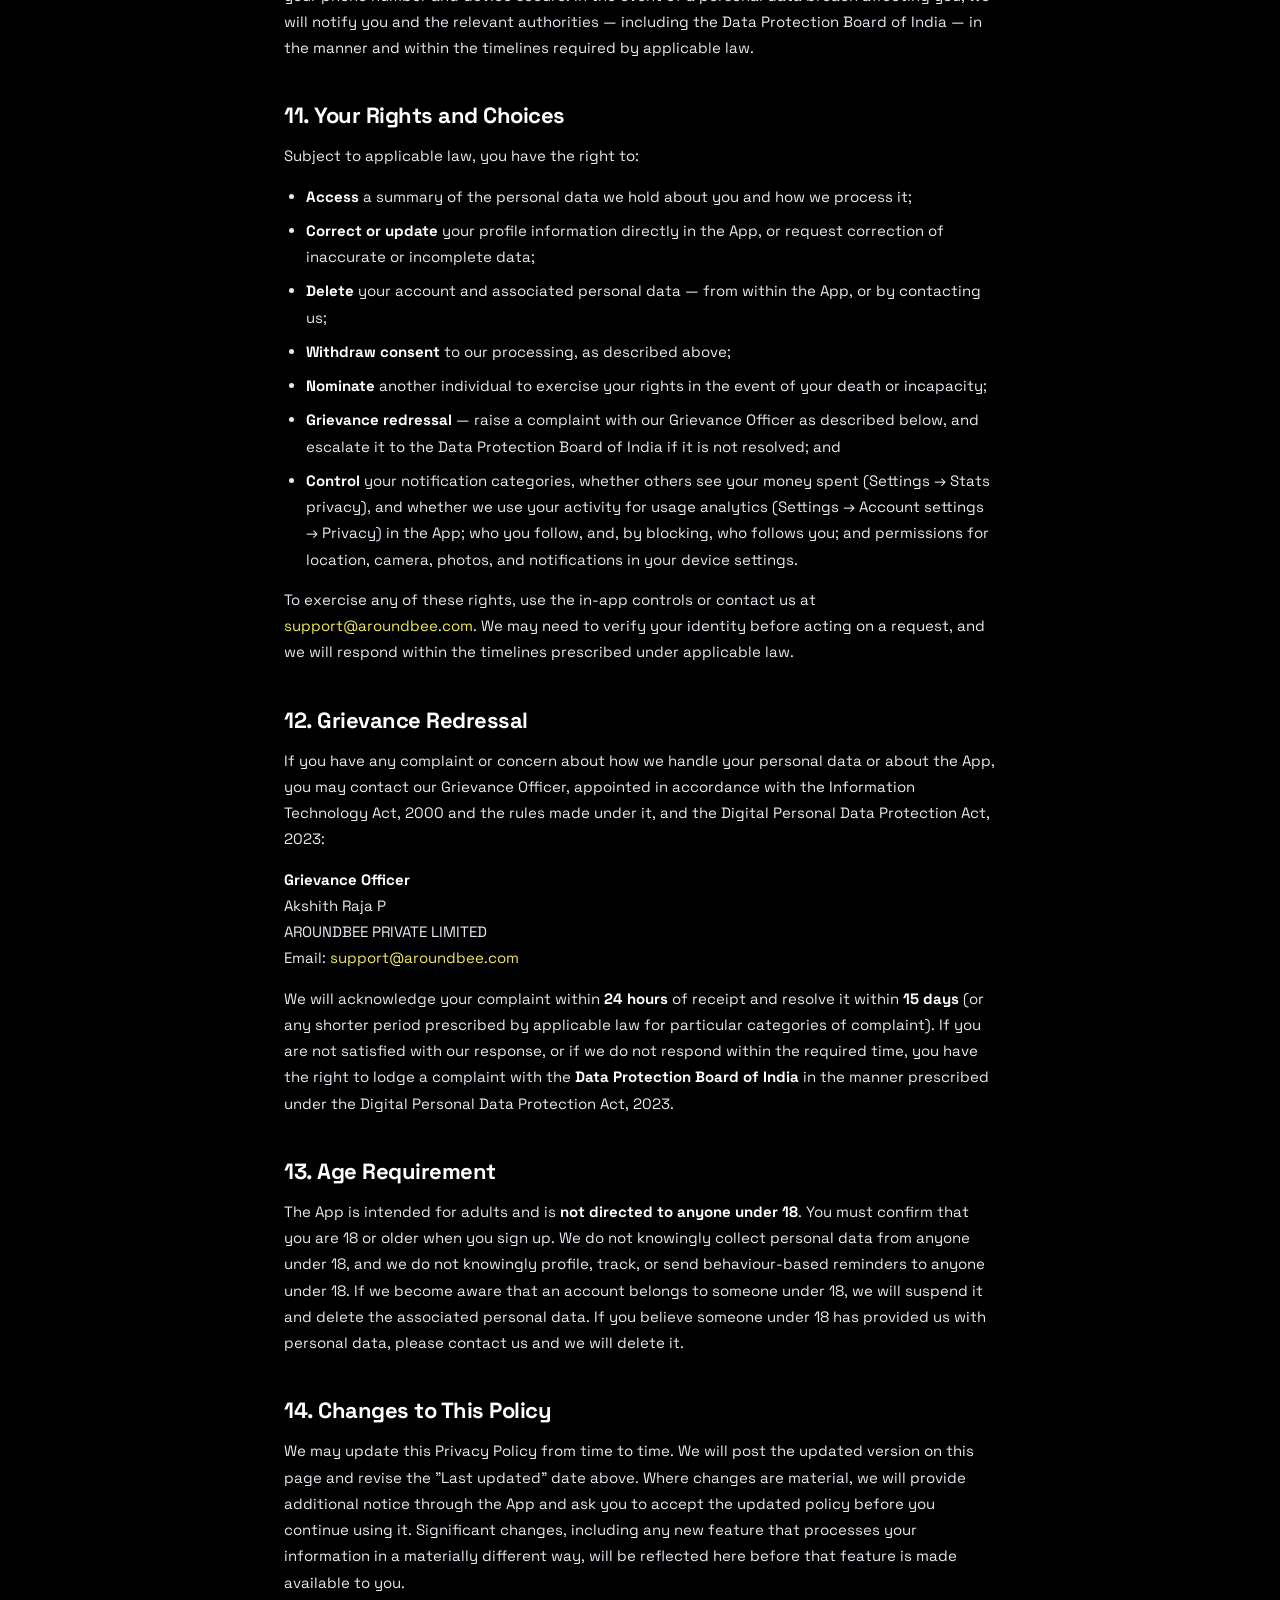
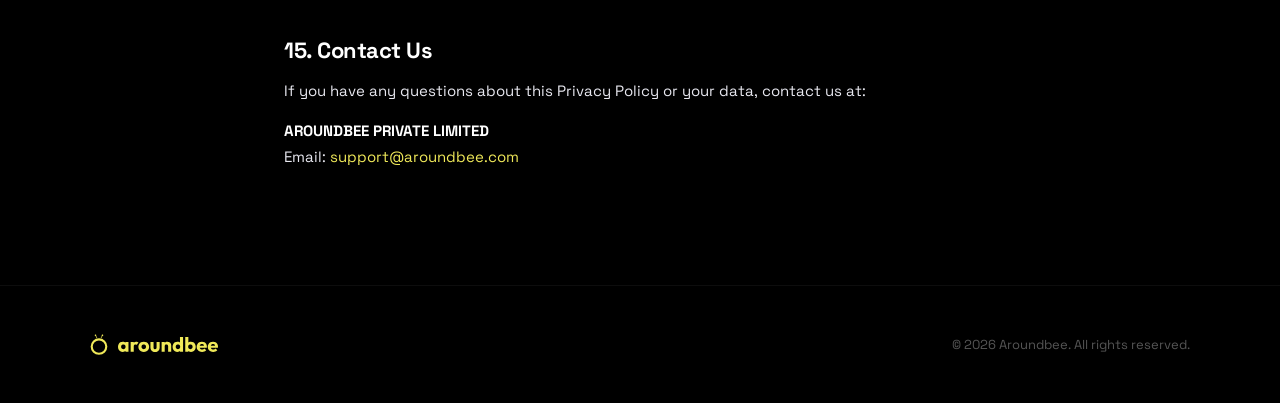
==== commit 0f6937e8: "Ship v4 legal pages and Aroundbee rebrand Privacy Policy and Terms of Service v4: follows and Follow" ====
--- a/privacy.html
+++ b/privacy.html
@@ -3,8 +3,8 @@
 <head>
   <meta charset="UTF-8" />
   <meta name="viewport" content="width=device-width, initial-scale=1.0" />
-  <title>Privacy Policy · AroundBee</title>
-  <meta name="description" content="How AroundBee collects, uses, and protects your information." />
+  <title>Privacy Policy · Aroundbee</title>
+  <meta name="description" content="How Aroundbee collects, uses, and protects your information." />
   <link rel="icon" href="aroundbee-mark.svg" type="image/svg+xml" />
   <link rel="preconnect" href="https://fonts.googleapis.com" />
   <link rel="preconnect" href="https://fonts.gstatic.com" crossorigin />
@@ -13,7 +13,7 @@
     *, *::before, *::after { box-sizing: border-box; margin: 0; padding: 0; }
     :root {
       --black: #000000; --medium-gray: #8b8ba0; --light-gray: #e8e8f0;
-      --white: #ffffff; --purple-bright: #E8AA2A; --glass-border: rgba(255,255,255,0.10);
+      --white: #ffffff; --brand-yellow: #F0E959; --glass-border: rgba(255,255,255,0.10);
     }
     html { scroll-behavior: smooth; }
     body { font-family: 'Space Grotesk', sans-serif; background: var(--black); color: var(--white); -webkit-font-smoothing: antialiased; }
@@ -25,9 +25,9 @@
       backdrop-filter: blur(24px); -webkit-backdrop-filter: blur(24px);
       border-bottom: 1px solid var(--glass-border);
     }
-    .nav-logo { display: flex; align-items: center; gap: 5px; font-size: 22px; font-weight: 700; letter-spacing: -0.5px; color: var(--white); text-decoration: none; }
-    .nav-logo img { height: 22px; width: auto; display: block; }
-    .nav-logo .bee { color: var(--purple-bright); }
+    .brand { display: flex; align-items: center; gap: 10px; text-decoration: none; }
+    .brand .mark { height: 26px; width: auto; display: block; }
+    .brand .word { height: 19px; width: auto; display: block; }
     .nav-back { color: var(--medium-gray); text-decoration: none; font-size: 14px; font-weight: 500; transition: color 0.2s; }
     .nav-back:hover { color: var(--white); }
 
@@ -39,15 +39,14 @@
     .legal p, .legal li { color: var(--light-gray); font-size: 15px; line-height: 1.75; margin-bottom: 14px; }
     .legal ul { padding-left: 22px; margin-bottom: 14px; }
     .legal li { margin-bottom: 8px; }
-    .legal a { color: var(--purple-bright); text-decoration: none; }
+    .legal a { color: var(--brand-yellow); text-decoration: none; }
     .legal a:hover { text-decoration: underline; }
     .legal strong { color: var(--white); }
 
     footer { border-top: 1px solid rgba(255,255,255,0.05); padding: 48px 24px; }
     .footer-inner { display: flex; justify-content: space-between; align-items: center; max-width: 1100px; margin: 0 auto; }
-    .footer-logo { display: flex; align-items: center; gap: 5px; font-size: 18px; font-weight: 700; color: var(--white); text-decoration: none; }
-    .footer-logo img { height: 18px; width: auto; display: block; }
-    .footer-logo .bee { color: var(--purple-bright); }
+    footer .brand .mark { height: 21px; }
+    footer .brand .word { height: 15px; }
     .footer-copy { font-size: 13px; color: #555; }
 
     @media (max-width: 768px) {
@@ -60,59 +59,66 @@
 <body>
 
   <nav>
-    <a href="/" class="nav-logo"><img src="aroundbee-mark.svg" alt="AroundBee mark" /><span>Around<span class="bee">Bee</span></span></a>
+    <a href="/" class="brand"><img class="mark" src="aroundbee-mark.svg" alt="" /><img class="word" src="aroundbee-wordmark.svg" alt="aroundbee" /></a>
     <a href="/" class="nav-back">← Back to home</a>
   </nav>
 
   <main class="legal">
     <h1>Privacy Policy</h1>
-    <p class="updated">Last updated: September 8, 2026</p>
-
-    <p class="intro-note">This Privacy Policy describes how we handle your information for the current version of the AroundBee app, which lets you create and share location-based photo and video Trails and Spots, set up a profile, send direct and group messages, see what has been posted in your local area (your "Hive"), and share a link to a public post outside the App. We will update this policy before introducing features that involve materially different uses of your information. This notice is provided in English; if you would like to receive it in a language specified in the Eighth Schedule to the Constitution of India, write to us at <a href="mailto:support@aroundbee.com">support@aroundbee.com</a>.</p>
-
-    <p>AroundBee ("<strong>AroundBee</strong>," "<strong>we</strong>," "<strong>us</strong>," or "<strong>our</strong>") is operated by <strong>AROUNDBEE PRIVATE LIMITED</strong>, a company incorporated in India, which is the data fiduciary responsible for your personal data. This Privacy Policy explains what information we collect, how we use and share it, and the choices and rights you have, when you use the AroundBee mobile application (the "<strong>App</strong>"). We ask for your consent to the processing described in this Privacy Policy through a clear affirmative action when you create your account: the sign-up screen presents this policy and our <a href="terms.html">Terms of Service</a>, and by proceeding you confirm that you are 18 or older and signify your agreement to both. If you do not agree, please do not use the App.</p>
+    <p class="updated">Last updated: November 22, 2026</p>
+
+    <p class="intro-note">This Privacy Policy describes how we handle your information for the current version of the Aroundbee app, which lets you create and share location-based photo and video Trails and Spots, set up a profile, follow other users and see what they post, send direct and group messages, see what has been posted in your local area and Top rated places and food near you on Home, see a summary of the places you have logged on your profile, and share a link to a public post outside the App. We will update this policy before introducing features that involve materially different uses of your information. This notice is provided in English; if you would like to receive it in a language specified in the Eighth Schedule to the Constitution of India, write to us at <a href="mailto:support@aroundbee.com">support@aroundbee.com</a>.</p>
+
+    <p>Aroundbee ("<strong>Aroundbee</strong>," "<strong>we</strong>," "<strong>us</strong>," or "<strong>our</strong>") is operated by <strong>AROUNDBEE PRIVATE LIMITED</strong>, a company incorporated in India, which is the data fiduciary responsible for your personal data. This Privacy Policy explains what information we collect, how we use and share it, and the choices and rights you have, when you use the Aroundbee mobile application (the "<strong>App</strong>"). We ask for your consent to the processing described in this Privacy Policy through a clear affirmative action when you create your account: the sign-up screen presents this policy and our <a href="terms.html">Terms of Service</a>, and by proceeding you confirm that you are 18 or older and signify your agreement to both. If you do not agree, please do not use the App.</p>
 
     <h2>1. Information We Collect</h2>
     <ul>
-      <li><strong>Account information</strong> — we sign you in using your <strong>phone number</strong> with one-time password (OTP) verification (via Firebase Authentication). We collect your phone number.</li>
+      <li><strong>Account information</strong> — we sign you in using your <strong>phone number</strong> with one-time password (OTP) verification (via Firebase Authentication). We collect your phone number. When you sign up you also choose a <strong>Personal or Business account type</strong>, which we store.</li>
       <li><strong>Profile information</strong> — the name, username, bio, and profile photo you choose to add. Your name and username are indexed so that other users can find you by typing part of them.</li>
-      <li><strong>Location data</strong> — with your permission, we collect precise device location in order to (a) tag where each Trail stop or Spot was created, (b) show you relevant nearby Trails and Spots, (c) attribute your public posts to the local area, or <strong>Hive</strong>, they fall in, and (d) decide which area-based notifications are relevant to you. We collect location <strong>only while you are using the App</strong> — never in the background and never when the App is closed. You can enable or disable location access at any time in your device settings; some features may not work without it.</li>
-      <li><strong>Photos and videos</strong> — the media you capture or select to add to your Trails or Spots, including the audio recorded as part of a video. We access your camera, microphone, and photo library only when you choose to add media. Uploaded media is automatically screened for unsafe content — see section 6.</li>
-      <li><strong>Messages and user content</strong> — the direct and group messages you send to other users, and the descriptions, captions, and other content you create in the App.</li>
-      <li><strong>Details you record about a place</strong> — where you choose to add them, the date and time of a visit, the category or tags you pick, and <strong>amounts you record having spent</strong> at a stop or Spot (including travel costs between stops). We use these to display your post and to build your own Hive totals. We do not connect to your bank, card, or any payment account, and we never see your actual transactions — these figures are only what you type in.</li>
-      <li><strong>Usage and analytics data</strong> — we use PostHog to understand how the App is used so we can improve it. We log specific events — such as opening the App, sign-in steps (for example, an OTP being requested or verified), creating, publishing, sharing, or recreating a Trail or Spot, how you interact with content (for example viewing, liking, or saving a post, opening a place in Maps, or changing the area you are browsing), and whether a notification was sent to you, suppressed, or opened — along with basic details about those actions. Some of these events are recorded by our servers rather than by the App. They are associated with your account identifier. <strong>We do not use PostHog to record your screen or to capture session replays.</strong></li>
+      <li><strong>Location data</strong> — with your permission, we collect precise device location in order to (a) tag where each Trail stop or Spot was created, (b) show you relevant nearby Trails and Spots, (c) attribute your public posts to the local area they were created in, (d) decide which area-based notifications are relevant to you, and (e) on Home, pick the Top rated places and food closest to you. For (e), your location is compared <strong>on your device</strong> against a list we prepare for your area; only the area you are in, not your coordinates, is sent to us for this. We collect location <strong>only while you are using the App</strong> — never in the background and never when the App is closed. You can enable or disable location access at any time in your device settings; some features may not work without it.</li>
+      <li><strong>Location saved in your photos and videos</strong> — when you add a photo or video to a Trail stop or Spot, we use the location saved in it, or the location where you took it in the App, to suggest the place it was taken at and nearby landmarks. That location is sent to our servers and to Google Maps Platform for this purpose.</li>
+      <li><strong>Photos and videos</strong> — the media you capture or select to add to your Trails or Spots, including the audio recorded as part of a video. We access your camera, microphone, and photo library only when you choose to add media. If you choose to download a share sticker or story image, we save it to your photo library. Uploaded media is automatically screened for unsafe content — see section 6.</li>
+      <li><strong>Messages and user content</strong> — the direct and group messages you send to other users (including replies and any Trail or Spot you share in a message), and the descriptions, captions, and other content you create in the App.</li>
+      <li><strong>Follows</strong> — who you follow and who follows you, and when. We use this to show you a Following feed of the public posts of people you follow and to send follow notifications, and we keep a count of your recent follows so we can limit follow spam. You can turn follow-related notifications off in the App (see section 7).</li>
+      <li><strong>Details you record about a place</strong> — where you choose to add them, the date and time of a visit, how long you spent there, the category or tags you pick, and <strong>amounts you record having spent</strong> at a stop or Spot (including travel costs between stops). We use these to display your post and to build the summary of places on your profile. We do not connect to your bank, card, or any payment account, and we never see your actual transactions — these figures are only what you type in.</li>
+      <li><strong>Usage and analytics data</strong> — we use PostHog to understand how the App is used so we can improve it. We log specific events — such as opening the App, sign-in steps (for example, an OTP being requested or verified), how you move through Home, Trails, Spots, your profile and messages, creating, publishing, sharing, or recreating a Trail or Spot, how you interact with content (for example viewing, liking, or saving a post, following or unfollowing someone, opening a place in Maps, tapping a Top rated place, or changing the area you are browsing), searching for a city we do not yet cover and telling us you are interested in a future premium feature (we record the place you searched), and whether a notification was sent to you, suppressed, or opened — along with basic details about those actions. When you block or unblock someone, we record that person's account identifier with the event. Some of these events are recorded by our servers rather than by the App. These events are linked to your account: they carry your account identifier, the area and country you are in (worked out from your location — we store the area and country, not your coordinates), whether you have allowed location and notifications, and, for analysis, your name, username and account type. <strong>Analytics never includes the content of your messages, we do not use PostHog to record your screen or to capture session replays, and we never sell this data or use it for advertising.</strong> You can switch usage analytics off at any time — see section 3.</li>
       <li><strong>Activity signals used for reminders</strong> — when you last opened the App, whether you have completed the in-app tour, whether you have a saved but unpublished draft, and a record of which reminders we have already sent you and when. We use these only to decide whether and when to send you a reminder, and to keep from over-sending. See section 7.</li>
       <li><strong>Device and log data</strong> — technical information such as device model, operating-system version, app version, language, approximate network information, and diagnostic data, which help us keep the App secure and working.</li>
       <li><strong>Crash reports and crash diagnostics</strong> — when the App crashes or hits a serious error, we send a report to Sentry so we can fix it. <strong>To make a crash reproducible, that report includes a screenshot of the App screen as it was at the moment of the crash, together with a description of the on-screen layout.</strong> This means the report can contain whatever was visible to you at that moment — which may include a message thread, a private post, or your own profile details. These reports are generated only by a crash or error, never on a schedule and never while the App is working normally; they are visible only to our engineers, are used only to diagnose and fix the problem, and are deleted on a rolling basis. We do not record your screen at any other time.</li>
       <li><strong>Notification tokens</strong> — a push-notification token (via Apple Push Notification service and Firebase Cloud Messaging) so we can deliver notifications to your device, and an identifier for your device so that token stays attached to the right one and can be removed when you sign out.</li>
-      <li><strong>Reports and feedback you send us</strong> — if you report a user or a piece of content, we collect your report, the reason you select and any details you add, and the identifiers of both you and the person or content reported. If you submit feedback from your profile, we collect your message, your account and device details, and any screenshot you choose to attach.</li>
+      <li><strong>Reports and feedback you send us</strong> — if you report a user or a piece of content, we collect your report, the reason you select and any details you add, and the identifiers of both you and the person or content reported. If you submit feedback from your profile, we collect your message, your account and device details, and any screenshot you choose to attach. If you delete your account, we collect the reason you give for leaving, if you give one.</li>
     </ul>
     <p>We do not intentionally collect special-category or sensitive personal data through the App, and we ask that you not include such data in Your Content.</p>
 
     <h2>2. How We Use Your Information</h2>
     <ul>
       <li>To create and secure your account and sign you in;</li>
-      <li>To provide, operate, and maintain the App and its features, including Trails, Spots, profiles, Hives, direct messaging, and shareable links;</li>
-      <li>To tag and display the location of your Trail stops and Spots, surface nearby Trails and Spots, and attribute your public posts to a local Hive so that a place's collection of posts grows as people post there;</li>
-      <li>To let other users find your profile by name or username;</li>
+      <li>To provide, operate, and maintain the App and its features, including Trails, Spots, profiles, follows, Home, direct messaging, and shareable links;</li>
+      <li>To tag and display the location of your Trail stops and Spots, surface nearby Trails and Spots, and attribute your public posts to the local area they were created in, so that an area's collection of posts grows as people post there;</li>
+      <li>To suggest the place a photo or video was taken at, and nearby landmarks, when you name a Trail stop or Spot;</li>
+      <li>To let you follow other users, build your Following feed, and suggest people to follow (for example, people who have posted in your area or who post often);</li>
+      <li>To show you Top rated places and food in your area, and to show your profile summary, badges, and monthly leaderboards for an area;</li>
+      <li>To let other users find your profile by name or username, and to suggest your profile to others to follow;</li>
       <li>To deliver the notifications described in section 7, including reminders and occasional messages from us about the App, subject to the controls in that section;</li>
       <li>To keep the App safe — including the automated screening of uploaded media described in section 6, detecting, preventing, and addressing fraud, abuse, security issues, and violations of our <a href="terms.html">Terms of Service</a>, and to receive and action reports and blocks;</li>
-      <li>To understand and improve how the App is used, to diagnose crashes, and to fix problems; and</li>
+      <li>To understand and improve how the App is used, to measure interest in future features, to diagnose crashes, and to fix problems; and</li>
       <li>To comply with our legal obligations and to establish, exercise, or defend legal claims.</li>
     </ul>
     <p>We do not use your personal data to build advertising profiles, and we do not run third-party advertising in the App.</p>
 
     <h2>3. Your Consent</h2>
-    <p>We process your personal data on the basis of the consent you give when you create an account and use the App, and, where applicable, to perform our agreement with you, to comply with law, and for other legitimate uses permitted by applicable law. Your consent is given through a clear affirmative action — creating your account after this policy has been presented to you — and applies to the purposes described in this policy. Where we make a material change to how we use your information, we ask you to accept the updated policy in the App before you continue. You may withdraw your consent at any time, as easily as you gave it, by deleting your account from within the App or by contacting us (see "Your Rights" and "Grievance Redressal" below). Withdrawing consent does not affect processing already carried out, and may mean you can no longer use some or all of the App.</p>
+    <p>We process your personal data on the basis of the consent you give when you create an account and use the App, and, where applicable, to perform our agreement with you, to comply with law, and for other legitimate uses permitted by applicable law. Your consent is given through a clear affirmative action — creating your account after this policy has been presented to you — and applies to the purposes described in this policy. Where we make a material change to how we use your information, we ask you to accept the updated policy in the App before you continue. You may withdraw your consent at any time, as easily as you gave it, by deleting your account from within the App or by contacting us (see "Your Rights" and "Grievance Redressal" below). You can also withdraw consent to usage analytics on its own, at any time, in <strong>Settings → Account settings → Privacy → Share usage analytics</strong>, or by writing to <a href="mailto:support@aroundbee.com">support@aroundbee.com</a>; this does not affect crash reports (see section 1). Withdrawing consent does not affect processing already carried out, and may mean you can no longer use some or all of the App.</p>
 
     <h2>4. How We Share Information</h2>
     <p>We do <strong>not</strong> sell your personal data. We share information only in these circumstances:</p>
     <ul>
-      <li><strong>With other users</strong>, when you choose to — for example, your profile and public Trails and Spots are visible to other users, and direct and group messages are delivered to the people you send them to. Posts you mark private are visible only to you and to anyone you have specifically given access. If you block a user, you and that user will no longer see each other's content or be able to message each other.</li>
-      <li><strong>In your local Hive</strong> — your <strong>public</strong> Trails and Spots are counted towards, and shown in, the Hive for the area they were created in, alongside your name or username. Posts you mark private are never shown in a public Hive and never counted towards it. Your own private Hive view, which does include your private posts, is visible only to you.</li>
-      <li><strong>Through a link you share</strong> — when you share a public Trail or Spot, we create a web page for it at a link.aroundbee.com address. <strong>Anyone who has that link can open that page without installing the App or signing in</strong>, and it shows the post's title, description, cover image, place, date, your name or username, and any amount you recorded. We ask search engines not to index these pages, but we cannot guarantee that a link you have circulated stays private. Private posts have no such page: a link to one shows only a generic AroundBee card and reveals nothing about the post. You can delete a post at any time, which takes its page down.</li>
+      <li><strong>With other users</strong>, when you choose to — for example, your profile and public Trails and Spots are visible to other users, and direct and group messages are delivered to the people you send them to. Posts you mark private are visible only to you and to anyone you have specifically given access; when you give someone access, we send them a message to let them know. If you block a user, you and that user will no longer see each other's content or be able to message each other.</li>
+      <li><strong>With your followers, and as a suggestion to follow</strong> — anyone can follow you without approval; the person you follow is notified that you followed them. Your follower and following counts are visible on your profile; your follower and following lists are visible only to you. Your public Trails and Spots, including ones you are credited on as a collaborator, appear in your followers' Following feed and may trigger a notification to them. Your name and profile photo may be shown to other users as a suggestion to follow. Blocking someone removes any follow between you.</li>
+      <li><strong>Your profile summary and leaderboards</strong> — your profile shows other users a summary of your public posts: places visited, countries, distance covered, time spent, and your badge level. Money spent is shown only if you turn on <strong>Show money spent</strong> under Settings → Stats privacy. Your public posts also count towards monthly leaderboards for the area they were created in, which show your name. Private posts are never counted.</li>
+      <li><strong>In your local area</strong> — your <strong>public</strong> Trails and Spots are counted towards, and shown for, the local area they were created in (for example on Home), alongside your name or username. Posts you mark private are never shown or counted there. Your own view of your places, which does include your private posts, is visible only to you.</li>
+      <li><strong>Through a link or sticker you share</strong> — when you share a public Trail or Spot, we create a web page for it at a link.aroundbee.com address. <strong>Anyone who has that link can open that page without installing the App or signing in</strong>, and it shows the post's title, description, cover image, place, the names of its creator and collaborators, time spent, any amount you recorded and, for a Trail, its route. We ask search engines not to index these pages, but we cannot guarantee that a link you have circulated stays private. Private posts have no such page: a link to one shows only a generic Aroundbee card and reveals nothing about the post. You can delete a post at any time, which takes its page down. Share stickers and story images you create show your name and, unless you choose to hide it, your username, along with your collaborators' names.</li>
       <li><strong>With service providers (data processors) who process information on our behalf</strong>, under contractual confidentiality and security obligations — see the list below.</li>
-      <li><strong>For legal and safety reasons</strong> — where we believe in good faith that disclosure is necessary to comply with applicable law, regulation, legal process, or governmental request, or to protect the rights, property, or safety of AroundBee, our users, or the public.</li>
+      <li><strong>For legal and safety reasons</strong> — where we believe in good faith that disclosure is necessary to comply with applicable law, regulation, legal process, or governmental request, or to protect the rights, property, or safety of Aroundbee, our users, or the public.</li>
       <li><strong>In a business transfer</strong> — in connection with a merger, acquisition, financing, reorganisation, or sale of assets, your information may be transferred as part of that transaction, subject to this Privacy Policy.</li>
     </ul>
 
@@ -120,12 +126,12 @@
     <p>We rely on the following providers to operate the App. Each processes only the information needed to provide its service:</p>
     <ul>
       <li><strong>Google Firebase</strong> — authentication, database, file storage, cloud functions, push messaging, and app integrity;</li>
-      <li><strong>Google Maps Platform</strong> — maps, place details, and location features;</li>
+      <li><strong>Google Maps Platform</strong> — maps, place search, suggestions of places and landmarks near where a photo or video was taken, Top rated places and food, and opening places in Google Maps. Your use of Google Maps features is also subject to the <a href="https://policies.google.com/privacy" target="_blank" rel="noopener">Google Privacy Policy</a>;</li>
       <li><strong>Google Cloud Vision</strong> — automated screening of uploaded photos and videos for unsafe content (see section 6);</li>
       <li><strong>Apple Push Notification service</strong> — delivery of notifications on Apple devices;</li>
-      <li><strong>PostHog</strong> — product analytics;</li>
+      <li><strong>PostHog</strong> — product analytics, which you can switch off (see section 3);</li>
       <li><strong>Sentry</strong> — crash and error reporting, including the crash diagnostics described in section 1, to help us diagnose and fix problems;</li>
-      <li><strong>Discord</strong> — the internal channels our small team uses to receive and act on user reports, feedback submissions, and automated safety and system alerts. Where a report, a piece of feedback, or a safety alert is routed to us this way, it carries the information described in section 1 for that item, including any screenshot you attached. Access is limited to our team.</li>
+      <li><strong>Discord</strong> — the internal channels our small team uses to receive and act on user reports, feedback submissions, reasons given for deleting an account, and automated safety and system alerts. Where a report, a piece of feedback, or a safety alert is routed to us this way, it carries the information described in section 1 for that item, including any screenshot you attached. Access is limited to our team.</li>
     </ul>
 
     <h2>6. Automated Screening of Uploaded Media</h2>
@@ -133,16 +139,17 @@
     <p>Screening produces a rating, not a transcript: we do not use it to identify people, to recognise faces, or to derive anything about you beyond whether the media may breach our <a href="terms.html">Terms of Service</a>. Where media is flagged, our team is alerted and reviews it, and we may remove the content or restrict the account in line with our Terms. A flag alone is not a decision — a human makes it. You can raise a complaint about any such decision with our Grievance Officer under section 12.</p>
 
     <h2>7. Notifications and How to Turn Them Off</h2>
-    <p>Push notifications are off until you allow them on your device. Once you do, we may send you three kinds, and you can control each one separately in the App under <strong>Settings → Notifications</strong>:</p>
+    <p>Push notifications are off until you allow them on your device. Once you do, we may send you four kinds, and you can control each one separately in the App under <strong>Settings → Account settings → Notifications</strong>:</p>
     <ul>
       <li><strong>Social</strong> — someone liked, saved, or added your post, followed you, or sent you a direct or group message.</li>
-      <li><strong>New content</strong> — a summary when a number of new public Trails or Spots have been posted in your Hive. Which Hive this is depends on your location.</li>
-      <li><strong>Reminders and nudges</strong> — reminders and occasional messages from us about using the App. These are chosen using the activity signals in section 1: how long it has been since you last opened the App, whether you finished the tour, whether you left a draft unpublished, and a weekly summary of activity on your posts. Some are sent to everyone on a schedule rather than being based on your activity.</li>
-    </ul>
-    <p>Turning a category off in the App stops those notifications. You can also turn off all notifications for AroundBee in your device settings. We limit how many notifications any user receives in a day and do not send them overnight. We do not send you marketing on behalf of anyone else, and we do not share your notification token with advertisers.</p>
+      <li><strong>Following</strong> — someone you follow posted a new Trail or Spot.</li>
+      <li><strong>New around you</strong> — a summary when a number of new public Trails or Spots have been posted in your area. Which area this is depends on your location.</li>
+      <li><strong>Reminders &amp; nudges</strong> — reminders and occasional messages from us about using the App. These are chosen using the activity signals in section 1: how long it has been since you last opened the App, whether you finished the tour, whether you left a draft unpublished, and a weekly summary of activity on your posts. Some are sent to everyone on a schedule rather than being based on your activity.</li>
+    </ul>
+    <p>Turning a category off in the App stops those notifications. You can also turn off all notifications for Aroundbee in your device settings. We limit how many reminders and nudges any user receives in a day and do not send them overnight. We do not send you marketing on behalf of anyone else, and we do not share your notification token with advertisers.</p>
 
     <h2>8. Data Retention</h2>
-    <p>We retain your personal data for as long as your account is active or as needed to provide the App. When you delete your account, we delete or anonymise your personal data within a reasonable period — including your profile, your Trails, Spots and their media, your drafts, your notification and reminder history, and the block lists associated with your account — except where we are required or permitted to retain it by law or for the establishment, exercise, or defence of legal claims. Content you shared with other users, and messages already delivered, may remain visible to those users, attributed to a deleted account. Backups and logs are deleted on a rolling basis in the ordinary course. Where Indian law requires a specific retention period — for example, the retention of certain registration and account information for 180 days after account deletion under applicable intermediary rules — we retain that limited information for the required period and then delete it. Reports and safety records may be retained for as long as necessary to handle the matter and to defend legal claims.</p>
+    <p>We retain your personal data for as long as your account is active or as needed to provide the App. When you delete your account, we delete or anonymise your personal data within a reasonable period — including your profile, your Trails, Spots and their media, your drafts, your follow relationships and Following feed, our follow-limit and notification records about you, your notification and reminder history, your usage-analytics setting, and the block lists associated with your account — except where we are required or permitted to retain it by law or for the establishment, exercise, or defence of legal claims. Content you shared with other users, and messages already delivered, may remain visible to those users, attributed to a deleted account. If you tell us why you are deleting your account, we keep that reason to improve the App; it stays linked to your former account identifier. We keep logs for the periods set by our service providers, or longer where the law requires us to, and then delete them; backups are deleted on a rolling basis in the ordinary course. Where Indian law requires a specific retention period — for example, the retention of certain registration and account information for 180 days after account deletion under applicable intermediary rules — we retain that limited information for the required period and then delete it. Reports and safety records may be retained for as long as necessary to handle the matter and to defend legal claims.</p>
 
     <h2>9. Where Your Information Is Stored</h2>
     <p>Our service providers (including those listed above) may store and process information on servers located outside India. Where information is transferred across borders, we rely on our providers' contractual and technical safeguards and process such transfers in accordance with applicable law.</p>
@@ -159,7 +166,7 @@
       <li><strong>Withdraw consent</strong> to our processing, as described above;</li>
       <li><strong>Nominate</strong> another individual to exercise your rights in the event of your death or incapacity;</li>
       <li><strong>Grievance redressal</strong> — raise a complaint with our Grievance Officer as described below, and escalate it to the Data Protection Board of India if it is not resolved; and</li>
-      <li><strong>Control</strong> your notification categories and your Hive visibility settings in the App, and permissions for location, camera, photos, and notifications in your device settings.</li>
+      <li><strong>Control</strong> your notification categories, whether others see your money spent (Settings → Stats privacy), and whether we use your activity for usage analytics (Settings → Account settings → Privacy) in the App; who you follow, and, by blocking, who follows you; and permissions for location, camera, photos, and notifications in your device settings.</li>
     </ul>
     <p>To exercise any of these rights, use the in-app controls or contact us at <a href="mailto:support@aroundbee.com">support@aroundbee.com</a>. We may need to verify your identity before acting on a request, and we will respond within the timelines prescribed under applicable law.</p>
 
@@ -185,8 +192,8 @@
 
   <footer>
     <div class="footer-inner">
-      <a href="/" class="footer-logo"><img src="aroundbee-mark.svg" alt="AroundBee mark" /><span>Around<span class="bee">Bee</span></span></a>
-      <div class="footer-copy">© 2026 AroundBee. All rights reserved.</div>
+      <a href="/" class="brand"><img class="mark" src="aroundbee-mark.svg" alt="" /><img class="word" src="aroundbee-wordmark.svg" alt="aroundbee" /></a>
+      <div class="footer-copy">© 2026 Aroundbee. All rights reserved.</div>
     </div>
   </footer>
 
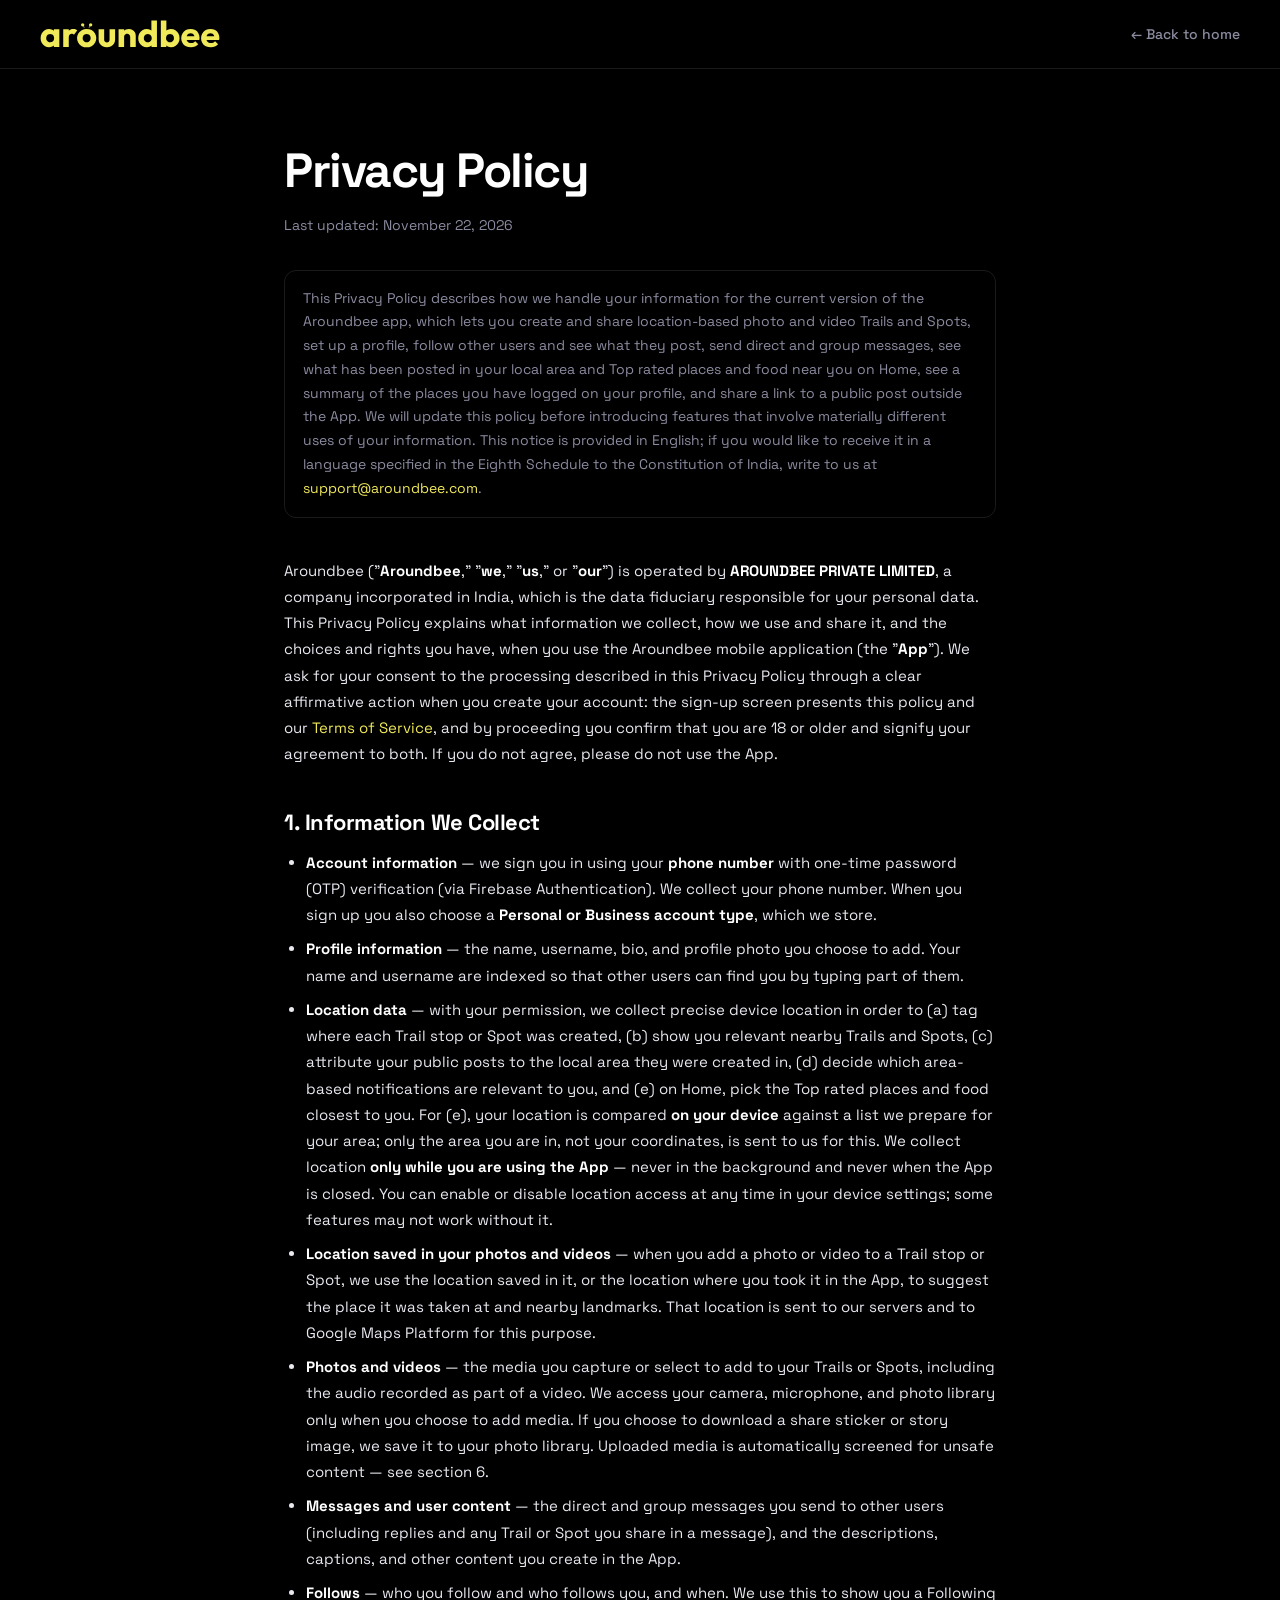
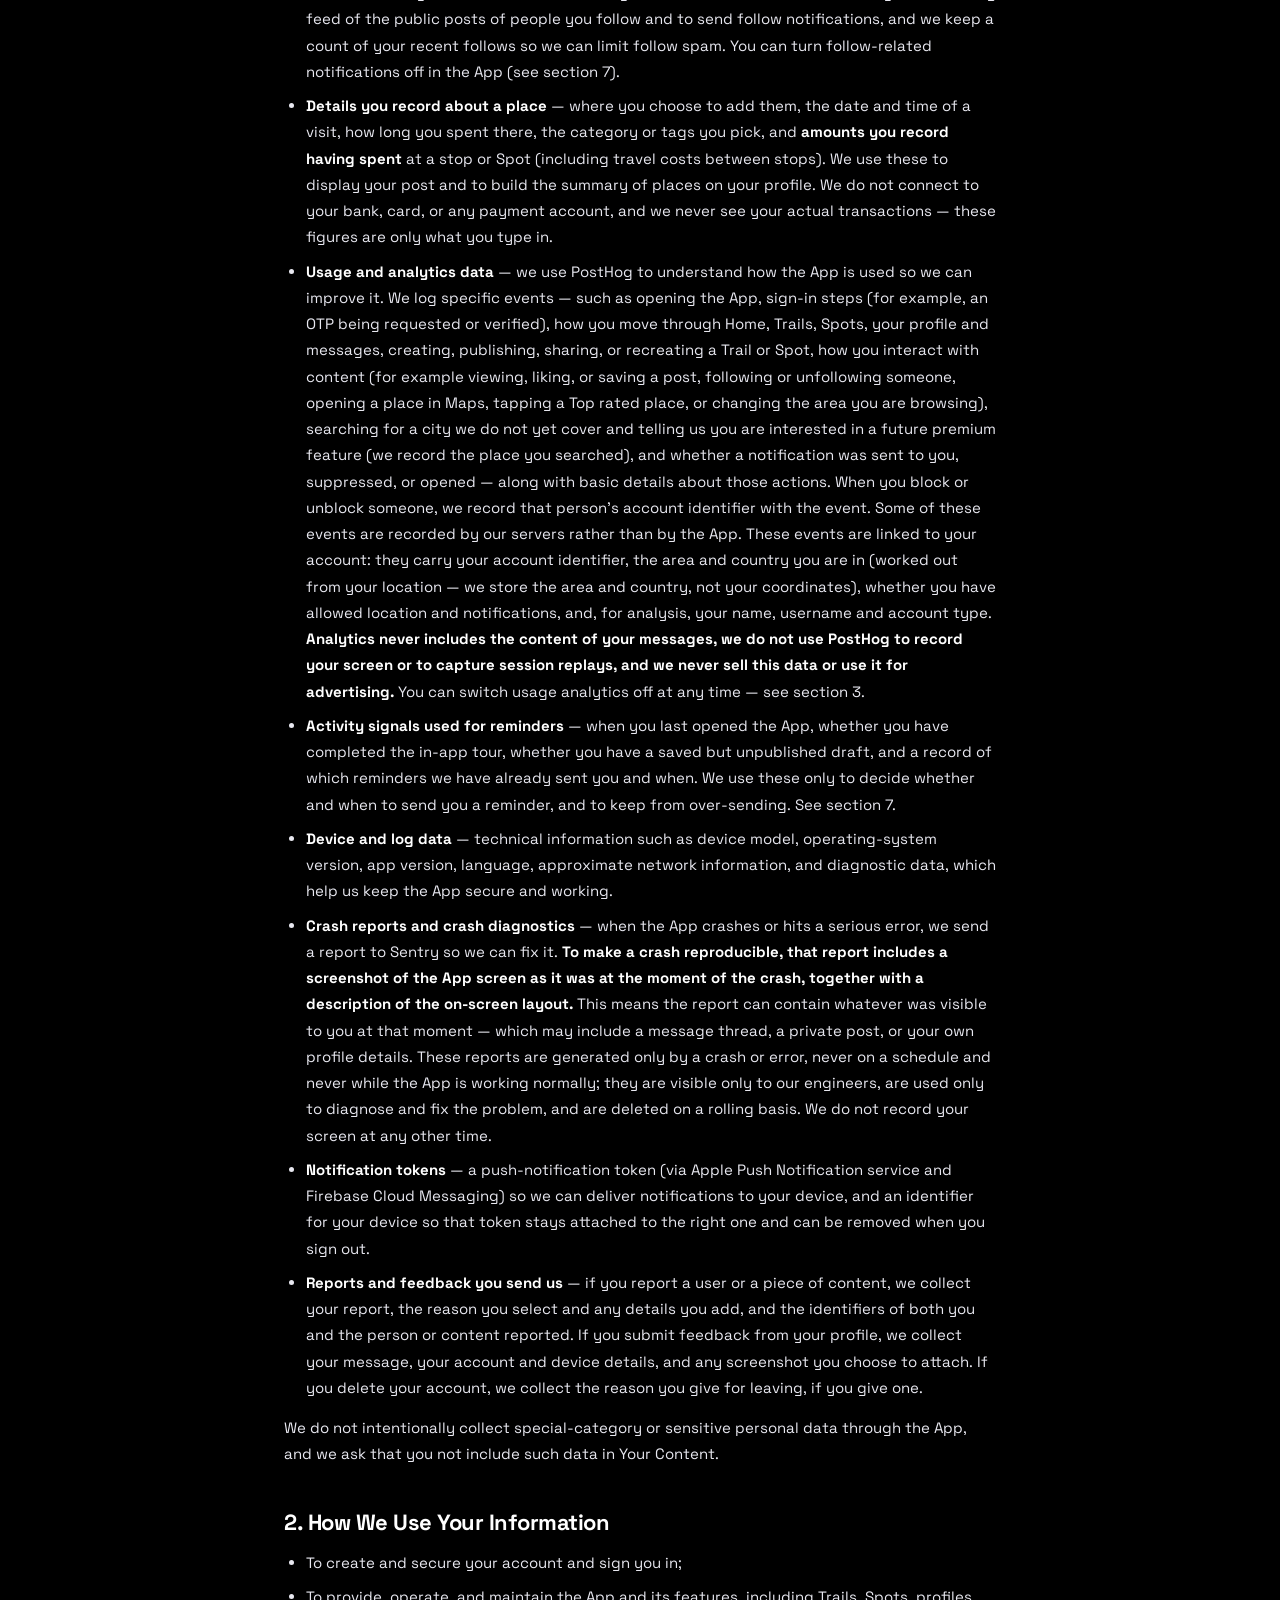
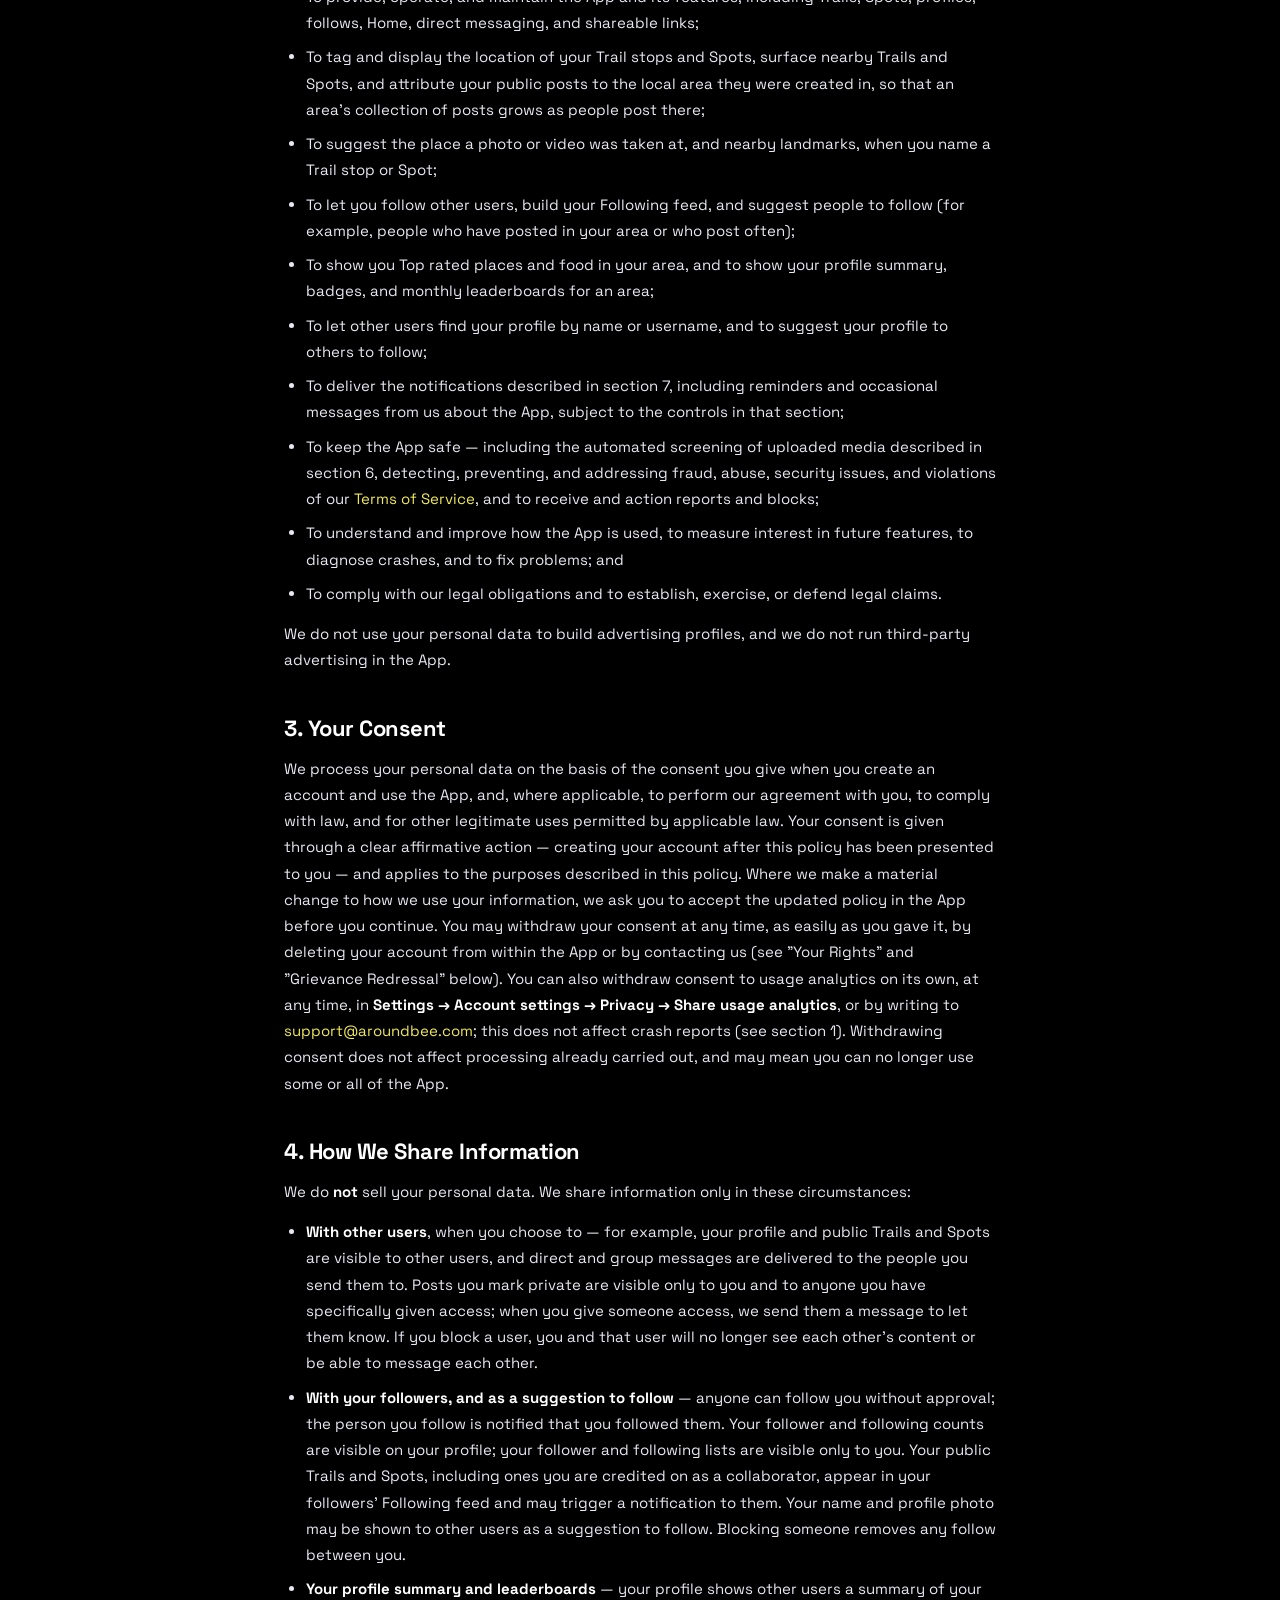
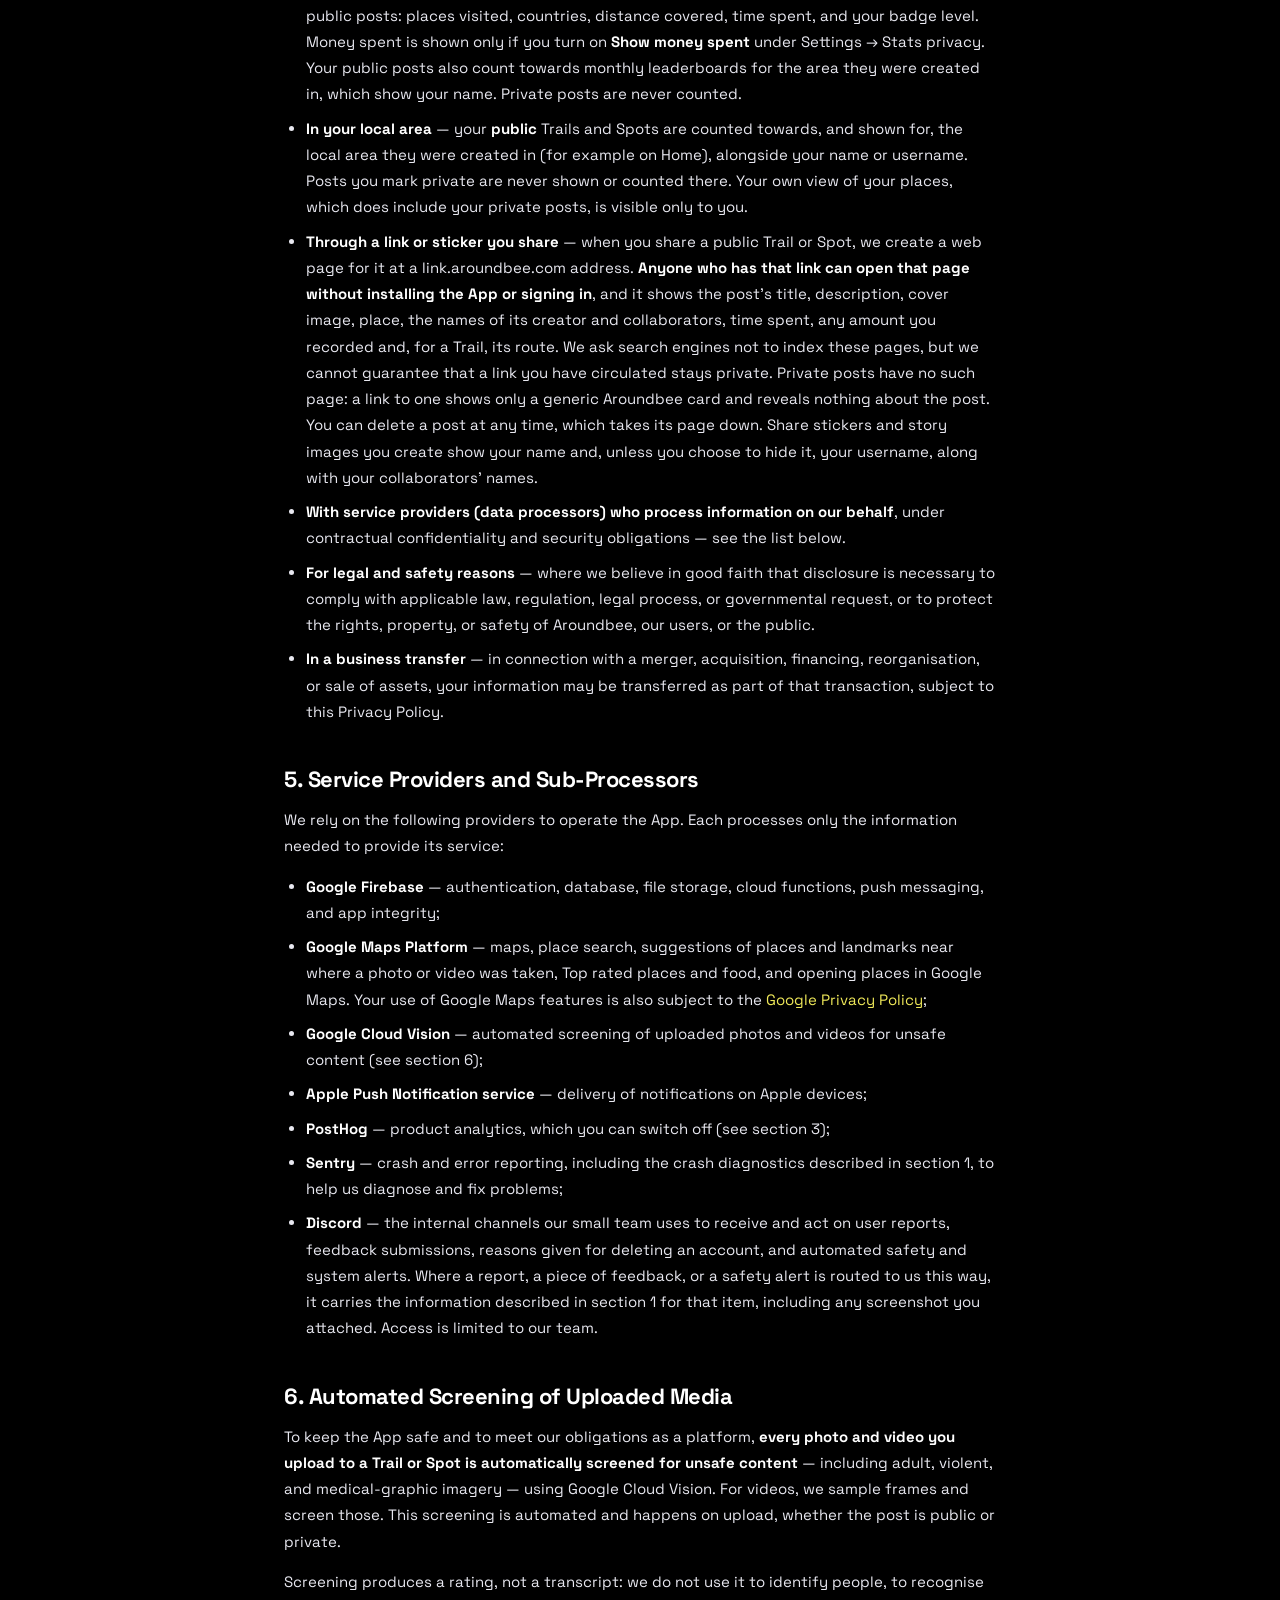
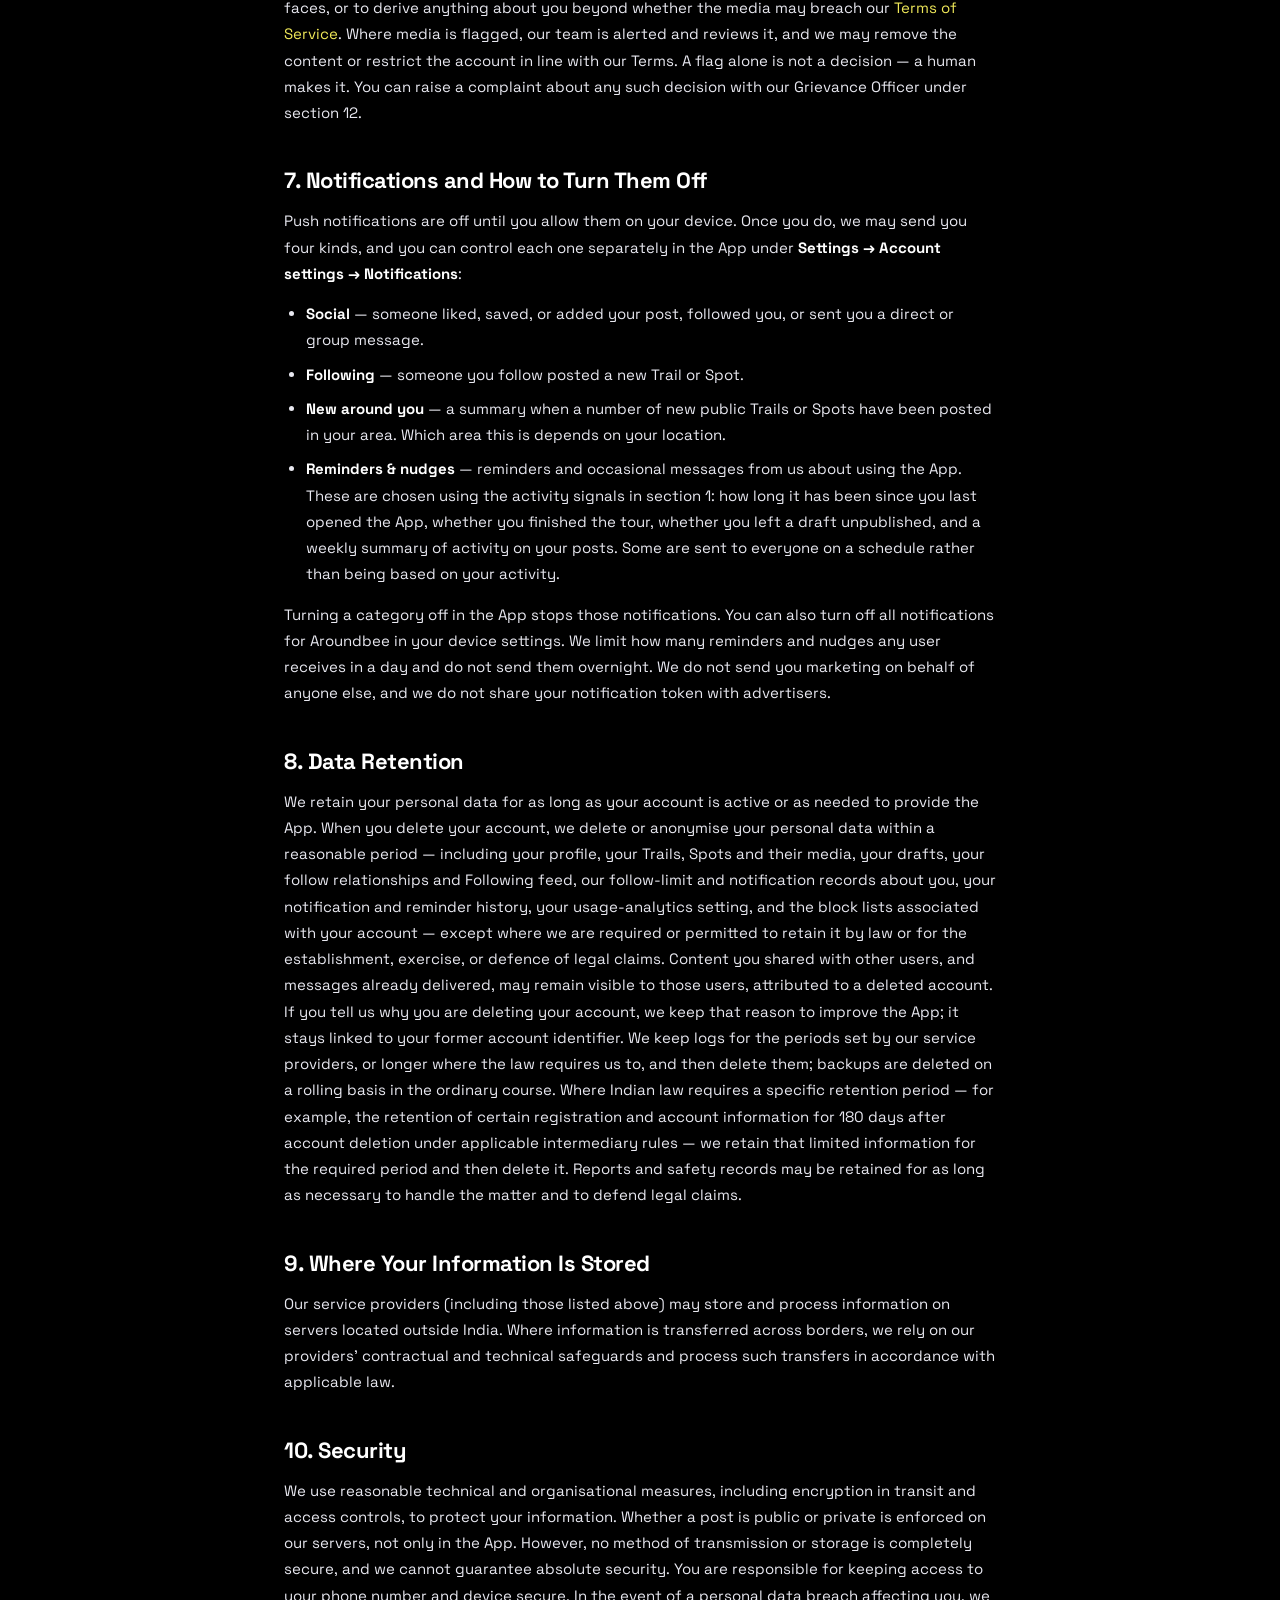
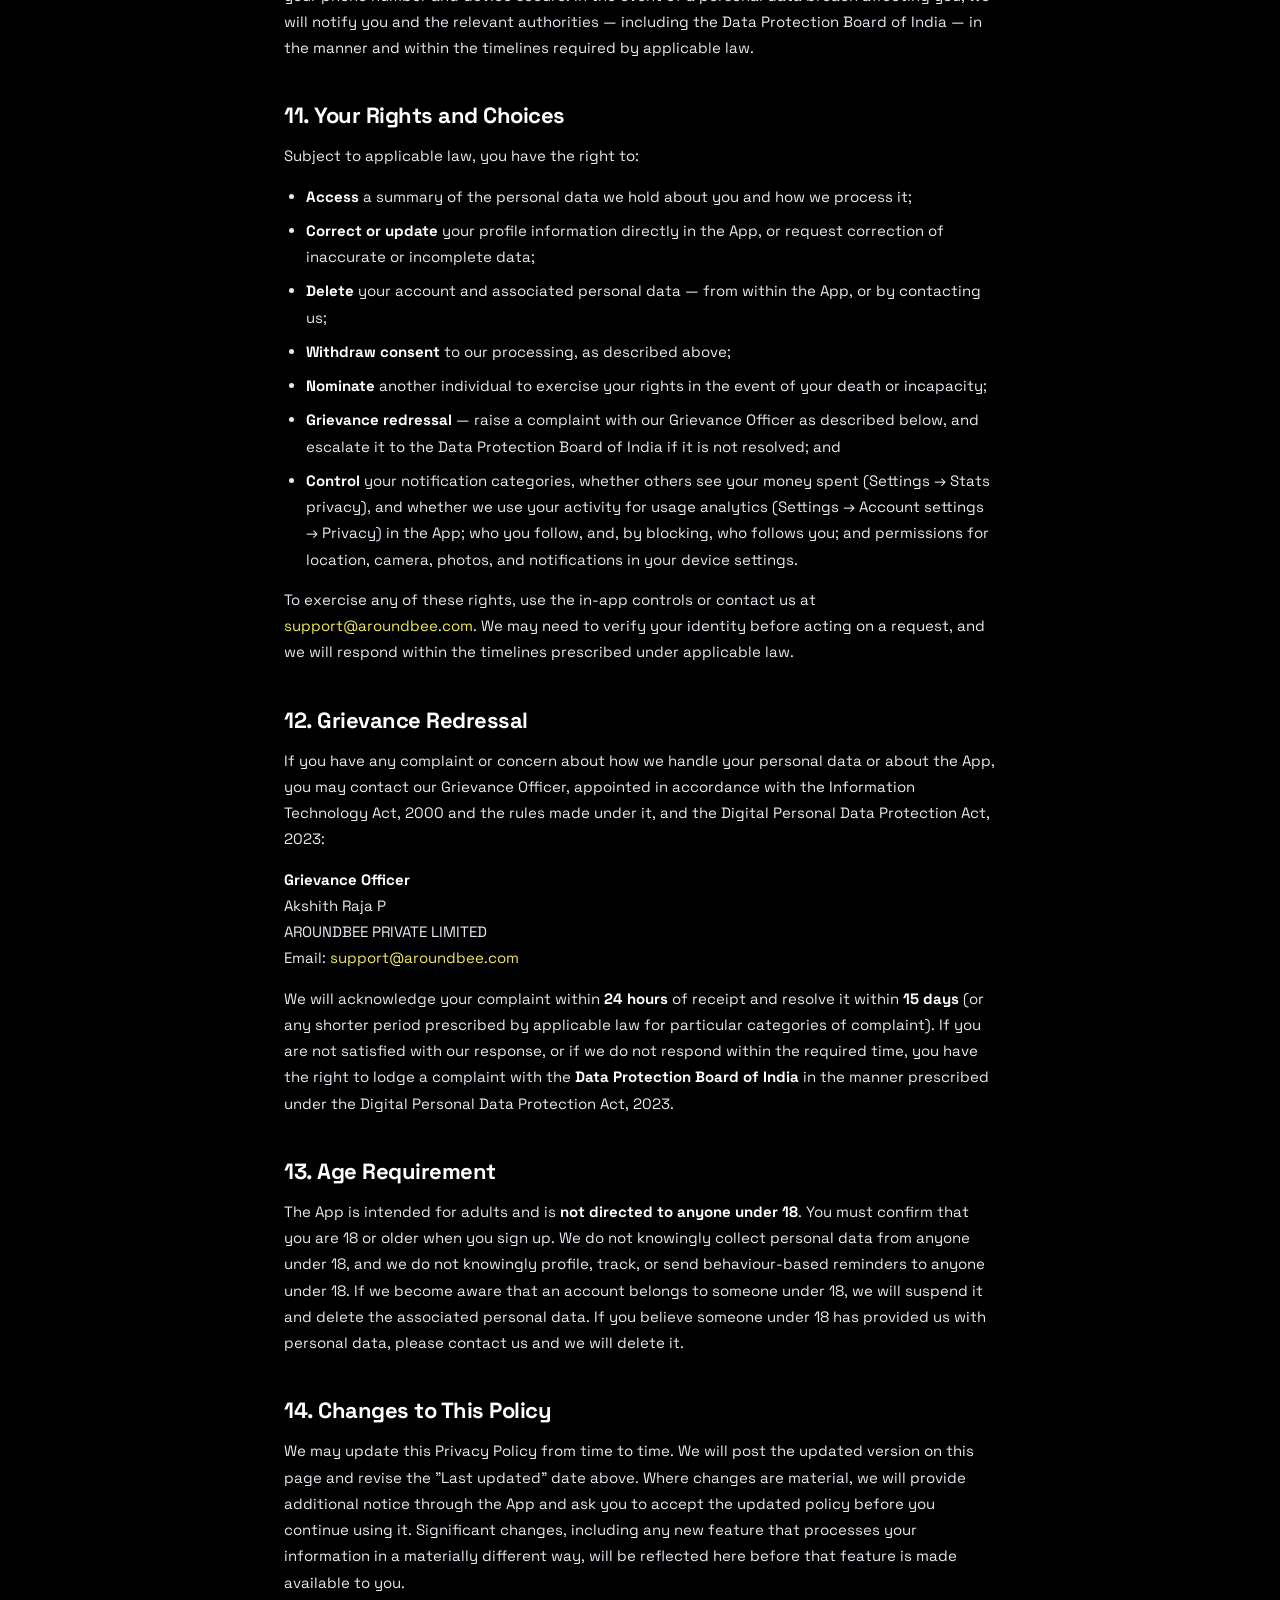
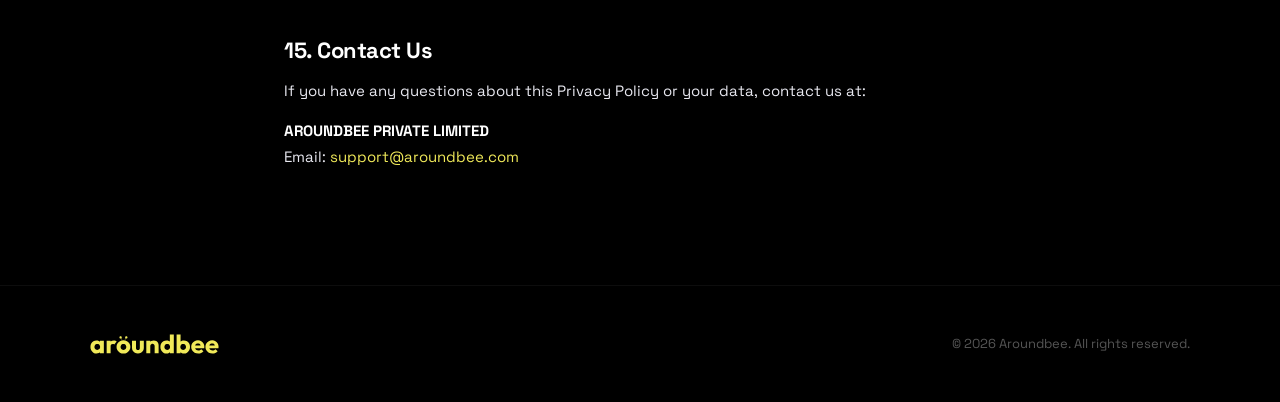
==== commit f752c5cb: "New homepage and latest logo on legal and support pages Replace the animated homepage with the new l" ====
--- a/privacy.html
+++ b/privacy.html
@@ -26,8 +26,7 @@
       border-bottom: 1px solid var(--glass-border);
     }
     .brand { display: flex; align-items: center; gap: 10px; text-decoration: none; }
-    .brand .mark { height: 26px; width: auto; display: block; }
-    .brand .word { height: 19px; width: auto; display: block; }
+    .brand .logo { height: 28px; width: auto; display: block; }
     .nav-back { color: var(--medium-gray); text-decoration: none; font-size: 14px; font-weight: 500; transition: color 0.2s; }
     .nav-back:hover { color: var(--white); }
 
@@ -45,8 +44,7 @@
 
     footer { border-top: 1px solid rgba(255,255,255,0.05); padding: 48px 24px; }
     .footer-inner { display: flex; justify-content: space-between; align-items: center; max-width: 1100px; margin: 0 auto; }
-    footer .brand .mark { height: 21px; }
-    footer .brand .word { height: 15px; }
+    footer .brand .logo { height: 20px; }
     .footer-copy { font-size: 13px; color: #555; }
 
     @media (max-width: 768px) {
@@ -59,7 +57,7 @@
 <body>
 
   <nav>
-    <a href="/" class="brand"><img class="mark" src="aroundbee-mark.svg" alt="" /><img class="word" src="aroundbee-wordmark.svg" alt="aroundbee" /></a>
+    <a href="/" class="brand"><img class="logo" src="assets/logo.svg" alt="aroundbee" /></a>
     <a href="/" class="nav-back">← Back to home</a>
   </nav>
 
@@ -192,7 +190,7 @@
 
   <footer>
     <div class="footer-inner">
-      <a href="/" class="brand"><img class="mark" src="aroundbee-mark.svg" alt="" /><img class="word" src="aroundbee-wordmark.svg" alt="aroundbee" /></a>
+      <a href="/" class="brand"><img class="logo" src="assets/logo.svg" alt="aroundbee" /></a>
       <div class="footer-copy">© 2026 Aroundbee. All rights reserved.</div>
     </div>
   </footer>
